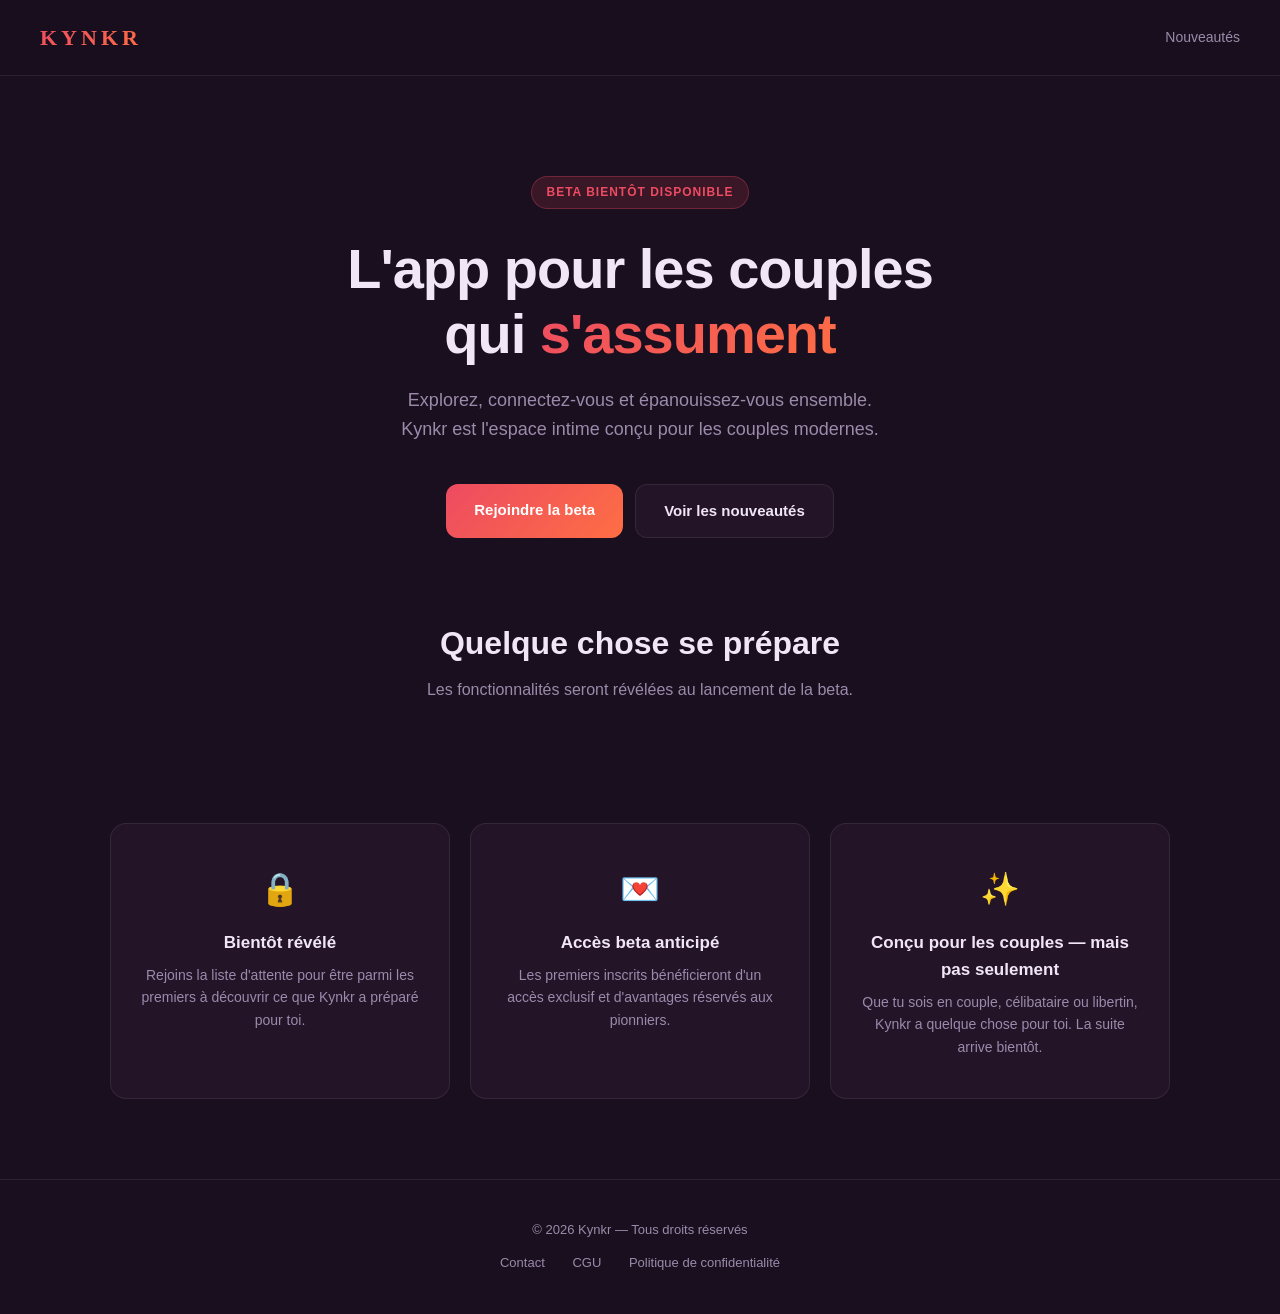
==== index.html @ de796494 "Add files via upload" ====
<!DOCTYPE html>
<html lang="fr">
<head>
  <meta charset="UTF-8" />
  <meta name="viewport" content="width=device-width, initial-scale=1.0" />
  <title>Kynkr — L'app pour les couples qui s'assument</title>
  <meta name="description" content="Kynkr est l'application intime pour les couples qui veulent explorer, se connecter et s'épanouir ensemble." />
  <style>
    * { margin: 0; padding: 0; box-sizing: border-box; }
 
    :root {
      --bg: #1a0f1e;
      --card: #241428;
      --primary: #ed4b61;
      --secondary: #fe6e44;
      --text: #f0e6f6;
      --muted: #9b8aab;
      --border: rgba(255,255,255,0.08);
    }
 
    body {
      background: var(--bg);
      color: var(--text);
      font-family: -apple-system, BlinkMacSystemFont, 'Segoe UI', sans-serif;
      line-height: 1.6;
    }
 
    /* NAV */
    nav {
      display: flex;
      align-items: center;
      justify-content: space-between;
      padding: 20px 40px;
      border-bottom: 1px solid var(--border);
      position: sticky;
      top: 0;
      background: rgba(26,15,30,0.95);
      backdrop-filter: blur(12px);
      z-index: 100;
    }
 
    .logo {
      font-family: 'Georgia', serif;
      font-size: 22px;
      font-weight: 700;
      letter-spacing: 4px;
      text-transform: uppercase;
      background: linear-gradient(135deg, var(--primary), var(--secondary));
      -webkit-background-clip: text;
      -webkit-text-fill-color: transparent;
    }
 
    nav a {
      color: var(--muted);
      text-decoration: none;
      font-size: 14px;
      transition: color 0.2s;
    }
 
    nav a:hover { color: var(--text); }
 
    /* HERO */
    .hero {
      text-align: center;
      padding: 100px 20px 80px;
      max-width: 700px;
      margin: 0 auto;
    }
 
    .badge {
      display: inline-block;
      background: rgba(237,75,97,0.15);
      border: 1px solid rgba(237,75,97,0.3);
      color: var(--primary);
      font-size: 12px;
      font-weight: 600;
      letter-spacing: 1px;
      text-transform: uppercase;
      padding: 6px 14px;
      border-radius: 20px;
      margin-bottom: 28px;
    }
 
    h1 {
      font-size: clamp(32px, 6vw, 56px);
      font-weight: 800;
      line-height: 1.15;
      margin-bottom: 20px;
      letter-spacing: -1px;
    }
 
    h1 span {
      background: linear-gradient(135deg, var(--primary), var(--secondary));
      -webkit-background-clip: text;
      -webkit-text-fill-color: transparent;
    }
 
    .hero p {
      font-size: 18px;
      color: var(--muted);
      max-width: 500px;
      margin: 0 auto 40px;
    }
 
    .cta-group {
      display: flex;
      gap: 12px;
      justify-content: center;
      flex-wrap: wrap;
    }
 
    .btn-primary {
      background: linear-gradient(135deg, var(--primary), var(--secondary));
      color: white;
      border: none;
      padding: 14px 28px;
      border-radius: 12px;
      font-size: 15px;
      font-weight: 600;
      cursor: pointer;
      text-decoration: none;
      display: inline-block;
      transition: opacity 0.2s, transform 0.1s;
    }
 
    .btn-primary:hover { opacity: 0.9; transform: translateY(-1px); }
 
    .btn-secondary {
      background: var(--card);
      color: var(--text);
      border: 1px solid var(--border);
      padding: 14px 28px;
      border-radius: 12px;
      font-size: 15px;
      font-weight: 600;
      cursor: pointer;
      text-decoration: none;
      display: inline-block;
      transition: border-color 0.2s;
    }
 
    .btn-secondary:hover { border-color: rgba(255,255,255,0.2); }
 
    /* FEATURES */
    .features {
      max-width: 1100px;
      margin: 0 auto;
      padding: 80px 20px;
      display: grid;
      grid-template-columns: repeat(auto-fit, minmax(280px, 1fr));
      gap: 20px;
    }
 
    .feature-card {
      background: var(--card);
      border: 1px solid var(--border);
      border-radius: 16px;
      padding: 28px;
      transition: border-color 0.2s;
    }
 
    .feature-card:hover { border-color: rgba(237,75,97,0.3); }
 
    .feature-icon {
      font-size: 32px;
      margin-bottom: 14px;
    }
 
    .feature-card h3 {
      font-size: 17px;
      font-weight: 700;
      margin-bottom: 8px;
    }
 
    .feature-card p {
      color: var(--muted);
      font-size: 14px;
      line-height: 1.6;
    }
 
    /* CHANGELOG */
    .changelog {
      max-width: 760px;
      margin: 0 auto;
      padding: 80px 20px;
    }
 
    .changelog h2 {
      font-size: 32px;
      font-weight: 800;
      margin-bottom: 8px;
    }
 
    .changelog > p {
      color: var(--muted);
      margin-bottom: 48px;
    }
 
    .changelog-item {
      border-left: 2px solid var(--border);
      padding-left: 28px;
      margin-bottom: 40px;
      position: relative;
    }
 
    .changelog-item::before {
      content: '';
      position: absolute;
      left: -5px;
      top: 6px;
      width: 8px;
      height: 8px;
      border-radius: 50%;
      background: linear-gradient(135deg, var(--primary), var(--secondary));
    }
 
    .changelog-date {
      font-size: 12px;
      font-weight: 600;
      letter-spacing: 1px;
      text-transform: uppercase;
      color: var(--primary);
      margin-bottom: 6px;
    }
 
    .changelog-item h3 {
      font-size: 18px;
      font-weight: 700;
      margin-bottom: 8px;
    }
 
    .changelog-item p {
      color: var(--muted);
      font-size: 14px;
    }
 
    /* FOOTER */
    footer {
      border-top: 1px solid var(--border);
      padding: 40px;
      text-align: center;
      color: var(--muted);
      font-size: 13px;
    }
 
    footer a {
      color: var(--muted);
      text-decoration: none;
      margin: 0 12px;
    }
 
    footer a:hover { color: var(--text); }
 
    .footer-links { margin-top: 12px; }
 
    /* SECTION TITLE */
    .section-title {
      text-align: center;
      padding: 0 20px 40px;
    }
 
    .section-title h2 {
      font-size: 32px;
      font-weight: 800;
      margin-bottom: 8px;
    }
 
    .section-title p {
      color: var(--muted);
      font-size: 16px;
    }
  </style>
</head>
<body>
 
  <nav>
    <div class="logo">Kynkr</div>
    <a href="#nouveautes">Nouveautés</a>
  </nav>
 
  <!-- HERO -->
  <section class="hero">
    <div class="badge">Beta bientôt disponible</div>
    <h1>L'app pour les couples<br/>qui <span>s'assument</span></h1>
    <p>Explorez, connectez-vous et épanouissez-vous ensemble. Kynkr est l'espace intime conçu pour les couples modernes.</p>
    <div class="cta-group">
      <a href="/cdn-cgi/l/email-protection#b0d3dfdec4d1d3c4f0dbc9dedbc29ed1c0c0" class="btn-primary">Rejoindre la beta</a>
      <a href="#nouveautes" class="btn-secondary">Voir les nouveautés</a>
    </div>
  </section>
 
  <!-- TEASING -->
  <div class="section-title" id="nouveautes">
    <h2>Quelque chose se prépare</h2>
    <p>Les fonctionnalités seront révélées au lancement de la beta.</p>
  </div>
 
  <section class="features">
    <div class="feature-card" style="text-align:center; padding: 40px 28px;">
      <div class="feature-icon">🔒</div>
      <h3>Bientôt révélé</h3>
      <p>Rejoins la liste d'attente pour être parmi les premiers à découvrir ce que Kynkr a préparé pour toi.</p>
    </div>
    <div class="feature-card" style="text-align:center; padding: 40px 28px;">
      <div class="feature-icon">💌</div>
      <h3>Accès beta anticipé</h3>
      <p>Les premiers inscrits bénéficieront d'un accès exclusif et d'avantages réservés aux pionniers.</p>
    </div>
    <div class="feature-card" style="text-align:center; padding: 40px 28px;">
      <div class="feature-icon">✨</div>
      <h3>Conçu pour les couples — mais pas seulement</h3>
      <p>Que tu sois en couple, célibataire ou libertin, Kynkr a quelque chose pour toi. La suite arrive bientôt.</p>
    </div>
  </section>
 
  <!-- FOOTER -->
  <footer>
    <div>© 2026 Kynkr — Tous droits réservés</div>
    <div class="footer-links">
      <a href="/cdn-cgi/l/email-protection#aac9c5c4decbc9deeac1d3c4c1d884cbdada">Contact</a>
      <a href="#">CGU</a>
      <a href="#">Politique de confidentialité</a>
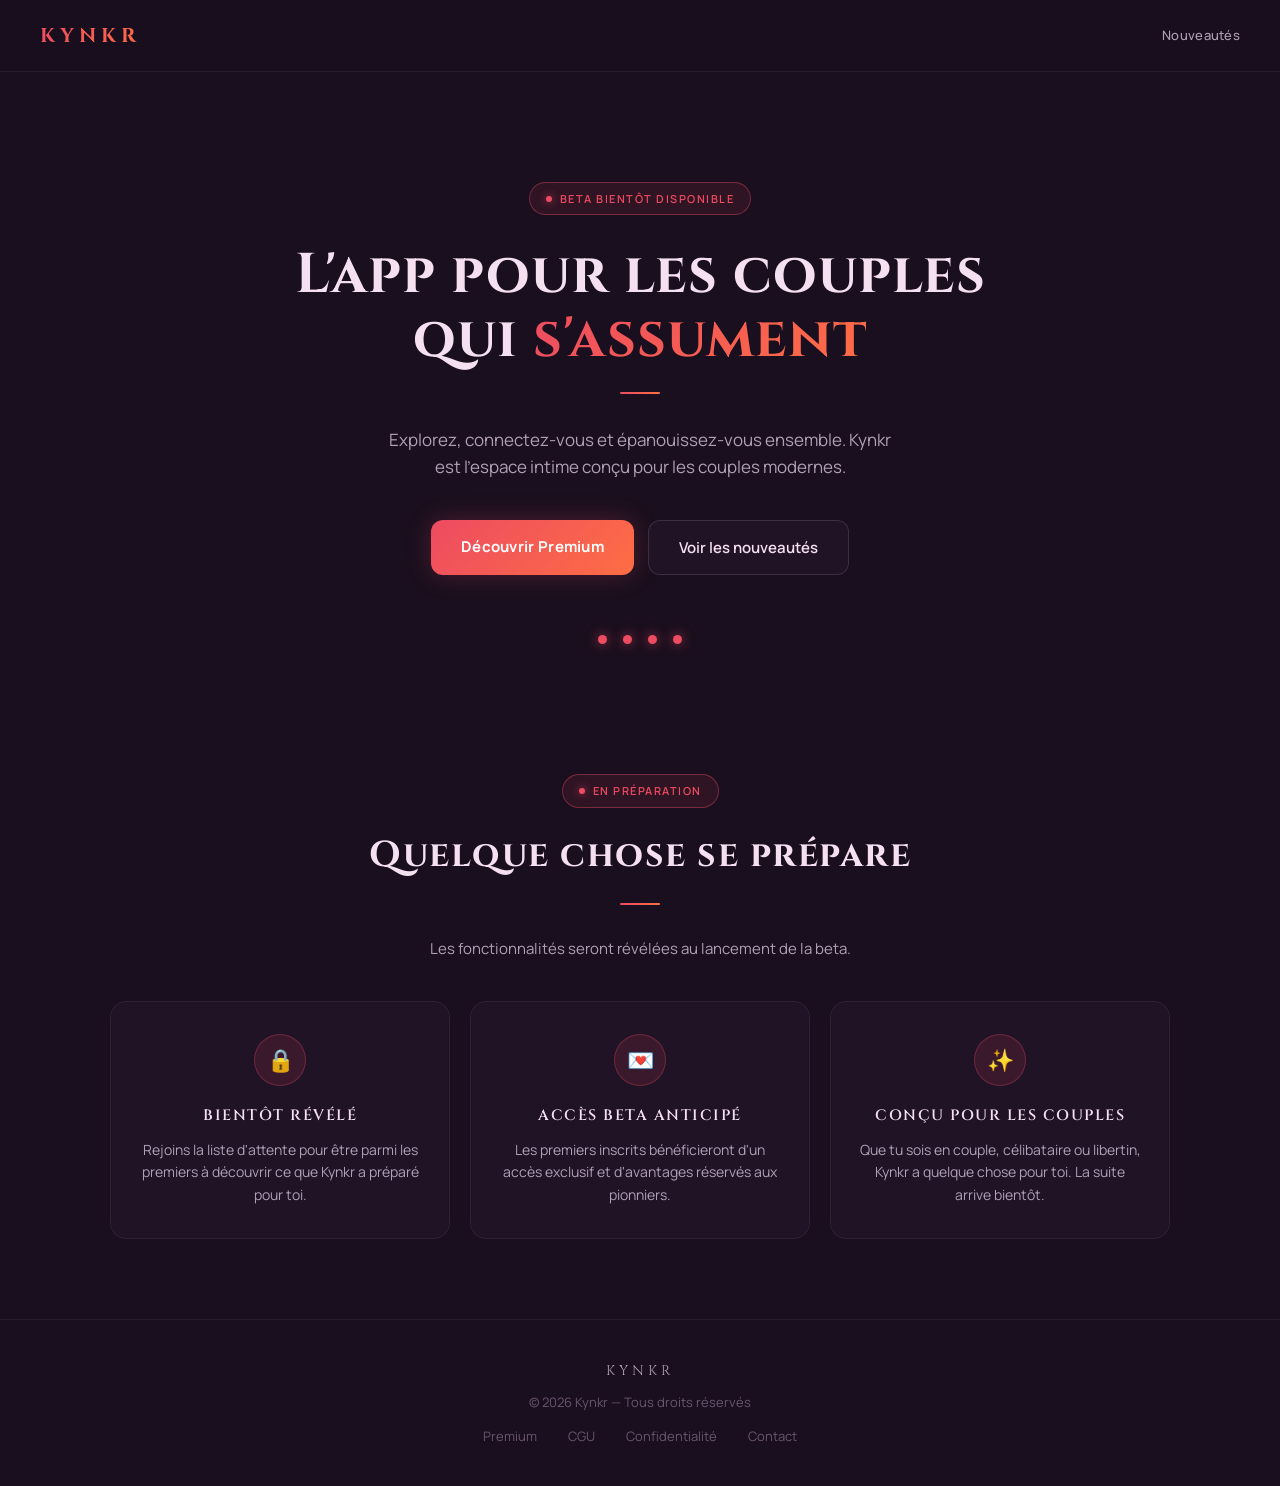
==== commit 2dfe0d16: "feat(ui): align site with Dark Luxury app DA" ====
--- a/index.html
+++ b/index.html
@@ -1,322 +1,422 @@
-<!DOCTYPE html>
-<html lang="fr">
-<head>
-  <meta charset="UTF-8" />
-  <meta name="viewport" content="width=device-width, initial-scale=1.0" />
-  <title>Kynkr — L'app pour les couples qui s'assument</title>
-  <meta name="description" content="Kynkr est l'application intime pour les couples qui veulent explorer, se connecter et s'épanouir ensemble." />
-  <style>
-    * { margin: 0; padding: 0; box-sizing: border-box; }
- 
-    :root {
-      --bg: #1a0f1e;
-      --card: #241428;
-      --primary: #ed4b61;
-      --secondary: #fe6e44;
-      --text: #f0e6f6;
-      --muted: #9b8aab;
-      --border: rgba(255,255,255,0.08);
-    }
- 
-    body {
-      background: var(--bg);
-      color: var(--text);
-      font-family: -apple-system, BlinkMacSystemFont, 'Segoe UI', sans-serif;
-      line-height: 1.6;
-    }
- 
-    /* NAV */
-    nav {
-      display: flex;
-      align-items: center;
-      justify-content: space-between;
-      padding: 20px 40px;
-      border-bottom: 1px solid var(--border);
-      position: sticky;
-      top: 0;
-      background: rgba(26,15,30,0.95);
-      backdrop-filter: blur(12px);
-      z-index: 100;
-    }
- 
-    .logo {
-      font-family: 'Georgia', serif;
-      font-size: 22px;
-      font-weight: 700;
-      letter-spacing: 4px;
-      text-transform: uppercase;
-      background: linear-gradient(135deg, var(--primary), var(--secondary));
-      -webkit-background-clip: text;
-      -webkit-text-fill-color: transparent;
-    }
- 
-    nav a {
-      color: var(--muted);
-      text-decoration: none;
-      font-size: 14px;
-      transition: color 0.2s;
-    }
- 
-    nav a:hover { color: var(--text); }
- 
-    /* HERO */
-    .hero {
-      text-align: center;
-      padding: 100px 20px 80px;
-      max-width: 700px;
-      margin: 0 auto;
-    }
- 
-    .badge {
-      display: inline-block;
-      background: rgba(237,75,97,0.15);
-      border: 1px solid rgba(237,75,97,0.3);
-      color: var(--primary);
-      font-size: 12px;
-      font-weight: 600;
-      letter-spacing: 1px;
-      text-transform: uppercase;
-      padding: 6px 14px;
-      border-radius: 20px;
-      margin-bottom: 28px;
-    }
- 
-    h1 {
-      font-size: clamp(32px, 6vw, 56px);
-      font-weight: 800;
-      line-height: 1.15;
-      margin-bottom: 20px;
-      letter-spacing: -1px;
-    }
- 
-    h1 span {
-      background: linear-gradient(135deg, var(--primary), var(--secondary));
-      -webkit-background-clip: text;
-      -webkit-text-fill-color: transparent;
-    }
- 
-    .hero p {
-      font-size: 18px;
-      color: var(--muted);
-      max-width: 500px;
-      margin: 0 auto 40px;
-    }
- 
-    .cta-group {
-      display: flex;
-      gap: 12px;
-      justify-content: center;
-      flex-wrap: wrap;
-    }
- 
-    .btn-primary {
-      background: linear-gradient(135deg, var(--primary), var(--secondary));
-      color: white;
-      border: none;
-      padding: 14px 28px;
-      border-radius: 12px;
-      font-size: 15px;
-      font-weight: 600;
-      cursor: pointer;
-      text-decoration: none;
-      display: inline-block;
-      transition: opacity 0.2s, transform 0.1s;
-    }
- 
-    .btn-primary:hover { opacity: 0.9; transform: translateY(-1px); }
- 
-    .btn-secondary {
-      background: var(--card);
-      color: var(--text);
-      border: 1px solid var(--border);
-      padding: 14px 28px;
-      border-radius: 12px;
-      font-size: 15px;
-      font-weight: 600;
-      cursor: pointer;
-      text-decoration: none;
-      display: inline-block;
-      transition: border-color 0.2s;
-    }
- 
-    .btn-secondary:hover { border-color: rgba(255,255,255,0.2); }
- 
-    /* FEATURES */
-    .features {
-      max-width: 1100px;
-      margin: 0 auto;
-      padding: 80px 20px;
-      display: grid;
-      grid-template-columns: repeat(auto-fit, minmax(280px, 1fr));
-      gap: 20px;
-    }
- 
-    .feature-card {
-      background: var(--card);
-      border: 1px solid var(--border);
-      border-radius: 16px;
-      padding: 28px;
-      transition: border-color 0.2s;
-    }
- 
-    .feature-card:hover { border-color: rgba(237,75,97,0.3); }
- 
-    .feature-icon {
-      font-size: 32px;
-      margin-bottom: 14px;
-    }
- 
-    .feature-card h3 {
-      font-size: 17px;
-      font-weight: 700;
-      margin-bottom: 8px;
-    }
- 
-    .feature-card p {
-      color: var(--muted);
-      font-size: 14px;
-      line-height: 1.6;
-    }
- 
-    /* CHANGELOG */
-    .changelog {
-      max-width: 760px;
-      margin: 0 auto;
-      padding: 80px 20px;
-    }
- 
-    .changelog h2 {
-      font-size: 32px;
-      font-weight: 800;
-      margin-bottom: 8px;
-    }
- 
-    .changelog > p {
-      color: var(--muted);
-      margin-bottom: 48px;
-    }
- 
-    .changelog-item {
-      border-left: 2px solid var(--border);
-      padding-left: 28px;
-      margin-bottom: 40px;
-      position: relative;
-    }
- 
-    .changelog-item::before {
-      content: '';
-      position: absolute;
-      left: -5px;
-      top: 6px;
-      width: 8px;
-      height: 8px;
-      border-radius: 50%;
-      background: linear-gradient(135deg, var(--primary), var(--secondary));
-    }
- 
-    .changelog-date {
-      font-size: 12px;
-      font-weight: 600;
-      letter-spacing: 1px;
-      text-transform: uppercase;
-      color: var(--primary);
-      margin-bottom: 6px;
-    }
- 
-    .changelog-item h3 {
-      font-size: 18px;
-      font-weight: 700;
-      margin-bottom: 8px;
-    }
- 
-    .changelog-item p {
-      color: var(--muted);
-      font-size: 14px;
-    }
- 
-    /* FOOTER */
-    footer {
-      border-top: 1px solid var(--border);
-      padding: 40px;
-      text-align: center;
-      color: var(--muted);
-      font-size: 13px;
-    }
- 
-    footer a {
-      color: var(--muted);
-      text-decoration: none;
-      margin: 0 12px;
-    }
- 
-    footer a:hover { color: var(--text); }
- 
-    .footer-links { margin-top: 12px; }
- 
-    /* SECTION TITLE */
-    .section-title {
-      text-align: center;
-      padding: 0 20px 40px;
-    }
- 
-    .section-title h2 {
-      font-size: 32px;
-      font-weight: 800;
-      margin-bottom: 8px;
-    }
- 
-    .section-title p {
-      color: var(--muted);
-      font-size: 16px;
-    }
-  </style>
-</head>
-<body>
- 
-  <nav>
-    <div class="logo">Kynkr</div>
-    <a href="#nouveautes">Nouveautés</a>
-  </nav>
- 
-  <!-- HERO -->
-  <section class="hero">
-    <div class="badge">Beta bientôt disponible</div>
-    <h1>L'app pour les couples<br/>qui <span>s'assument</span></h1>
-    <p>Explorez, connectez-vous et épanouissez-vous ensemble. Kynkr est l'espace intime conçu pour les couples modernes.</p>
-    <div class="cta-group">
-      <a href="/cdn-cgi/l/email-protection#b0d3dfdec4d1d3c4f0dbc9dedbc29ed1c0c0" class="btn-primary">Rejoindre la beta</a>
-      <a href="#nouveautes" class="btn-secondary">Voir les nouveautés</a>
-    </div>
-  </section>
- 
-  <!-- TEASING -->
-  <div class="section-title" id="nouveautes">
-    <h2>Quelque chose se prépare</h2>
-    <p>Les fonctionnalités seront révélées au lancement de la beta.</p>
-  </div>
- 
-  <section class="features">
-    <div class="feature-card" style="text-align:center; padding: 40px 28px;">
-      <div class="feature-icon">🔒</div>
-      <h3>Bientôt révélé</h3>
-      <p>Rejoins la liste d'attente pour être parmi les premiers à découvrir ce que Kynkr a préparé pour toi.</p>
-    </div>
-    <div class="feature-card" style="text-align:center; padding: 40px 28px;">
-      <div class="feature-icon">💌</div>
-      <h3>Accès beta anticipé</h3>
-      <p>Les premiers inscrits bénéficieront d'un accès exclusif et d'avantages réservés aux pionniers.</p>
-    </div>
-    <div class="feature-card" style="text-align:center; padding: 40px 28px;">
-      <div class="feature-icon">✨</div>
-      <h3>Conçu pour les couples — mais pas seulement</h3>
-      <p>Que tu sois en couple, célibataire ou libertin, Kynkr a quelque chose pour toi. La suite arrive bientôt.</p>
-    </div>
-  </section>
- 
-  <!-- FOOTER -->
-  <footer>
-    <div>© 2026 Kynkr — Tous droits réservés</div>
-    <div class="footer-links">
-      <a href="/cdn-cgi/l/email-protection#aac9c5c4decbc9deeac1d3c4c1d884cbdada">Contact</a>
-      <a href="#">CGU</a>
-      <a href="#">Politique de confidentialité</a>
+<!DOCTYPE html>
+<html lang="fr">
+<head>
+  <meta charset="UTF-8" />
+  <meta name="viewport" content="width=device-width, initial-scale=1.0" />
+  <title>Kynkr — L'app pour les couples qui s'assument</title>
+  <meta name="description" content="Kynkr est l'application intime pour les couples qui veulent explorer, se connecter et s'épanouir ensemble." />
+  <link rel="preconnect" href="https://fonts.googleapis.com">
+  <link rel="preconnect" href="https://fonts.gstatic.com" crossorigin>
+  <link href="https://fonts.googleapis.com/css2?family=Cinzel:wght@400;600;700&family=Manrope:wght@400;500;600;700;800&display=swap" rel="stylesheet">
+  <style>
+    * { margin: 0; padding: 0; box-sizing: border-box; }
+
+    :root {
+      --bg: #1a0f1e;
+      --card-verre: rgba(36,20,40,0.85);
+      --card-alt: rgba(45,25,52,0.9);
+      --primary: #ed4b61;
+      --secondary: #fe6e44;
+      --primary-dark: #c9184a;
+      --text: #f4e0f0;
+      --text-sec: #b0a0b5;
+      --muted: #6a5570;
+      --border: rgba(255,255,255,0.06);
+      --border-strong: rgba(255,255,255,0.12);
+      --glow-primary: rgba(237,75,97,0.15);
+      --glow-strong: rgba(237,75,97,0.4);
+    }
+
+    html, body {
+      background: var(--bg);
+      color: var(--text);
+      font-family: 'Manrope', -apple-system, BlinkMacSystemFont, sans-serif;
+      line-height: 1.55;
+      overflow-x: hidden;
+    }
+
+    /* HALO AMBIANCE — toile de fond fixed */
+    .halo-bg {
+      position: fixed;
+      inset: -20%;
+      pointer-events: none;
+      z-index: -1;
+      background:
+        radial-gradient(ellipse 60% 40% at 20% 10%, rgba(237,75,97,0.18), transparent 60%),
+        radial-gradient(ellipse 50% 30% at 80% 30%, rgba(254,110,68,0.12), transparent 60%),
+        radial-gradient(ellipse 70% 50% at 50% 80%, rgba(201,24,74,0.10), transparent 60%);
+      filter: blur(30px);
+    }
+
+    /* NAV */
+    nav {
+      display: flex;
+      align-items: center;
+      justify-content: space-between;
+      padding: 20px 40px;
+      border-bottom: 1px solid var(--border);
+      position: sticky;
+      top: 0;
+      background: rgba(26,15,30,0.75);
+      backdrop-filter: blur(16px);
+      -webkit-backdrop-filter: blur(16px);
+      z-index: 100;
+    }
+
+    .logo {
+      font-family: 'Cinzel', serif;
+      font-size: 20px;
+      font-weight: 700;
+      letter-spacing: 5px;
+      text-transform: uppercase;
+      background: linear-gradient(135deg, var(--primary), var(--secondary));
+      -webkit-background-clip: text;
+      -webkit-text-fill-color: transparent;
+      background-clip: text;
+      text-decoration: none;
+    }
+
+    nav a {
+      color: var(--text-sec);
+      text-decoration: none;
+      font-size: 13px;
+      font-weight: 500;
+      letter-spacing: 0.3px;
+      transition: color 0.2s;
+    }
+    nav a:hover { color: var(--text); }
+
+    /* STEP CHIP */
+    .step-chip {
+      display: inline-flex;
+      align-items: center;
+      gap: 8px;
+      padding: 7px 16px;
+      border-radius: 999px;
+      border: 1px solid rgba(237,75,97,0.4);
+      background: rgba(237,75,97,0.1);
+      color: var(--primary);
+      font-size: 11px;
+      font-weight: 600;
+      letter-spacing: 1.5px;
+      text-transform: uppercase;
+    }
+
+    .step-chip::before {
+      content: '';
+      width: 6px;
+      height: 6px;
+      border-radius: 50%;
+      background: var(--primary);
+      box-shadow: 0 0 8px rgba(237,75,97,0.8);
+      animation: dotPulse 2s ease-in-out infinite;
+    }
+
+    /* ACCENT BAR */
+    .accent-bar {
+      width: 40px;
+      height: 2px;
+      background: linear-gradient(90deg, var(--primary), var(--secondary));
+      border-radius: 1px;
+      margin: 20px auto 32px;
+    }
+
+    /* HERO */
+    .hero {
+      text-align: center;
+      padding: 110px 20px 60px;
+      max-width: 760px;
+      margin: 0 auto;
+      position: relative;
+    }
+
+    .hero .step-chip { margin-bottom: 28px; }
+
+    h1 {
+      font-family: 'Cinzel', serif;
+      font-size: clamp(34px, 6vw, 56px);
+      font-weight: 700;
+      line-height: 1.15;
+      letter-spacing: 1px;
+      margin-bottom: 0;
+    }
+
+    h1 .accent {
+      background: linear-gradient(135deg, var(--primary), var(--secondary));
+      -webkit-background-clip: text;
+      -webkit-text-fill-color: transparent;
+      background-clip: text;
+    }
+
+    .hero-desc {
+      font-family: 'Manrope', sans-serif;
+      font-size: 17px;
+      color: var(--text-sec);
+      max-width: 520px;
+      margin: 0 auto 40px;
+      line-height: 1.6;
+    }
+
+    /* CTAs */
+    .cta-group {
+      display: flex;
+      gap: 14px;
+      justify-content: center;
+      flex-wrap: wrap;
+    }
+
+    .btn-primary {
+      background: linear-gradient(135deg, var(--primary), var(--secondary));
+      color: white;
+      border: none;
+      padding: 15px 30px;
+      border-radius: 12px;
+      font-family: 'Manrope', sans-serif;
+      font-size: 15px;
+      font-weight: 700;
+      letter-spacing: 0.3px;
+      cursor: pointer;
+      text-decoration: none;
+      display: inline-block;
+      transition: opacity 0.2s, transform 0.15s, box-shadow 0.3s;
+      box-shadow: 0 0 24px rgba(237,75,97,0.25);
+      animation: glowPulse 3s ease-in-out infinite;
+    }
+    .btn-primary:hover {
+      opacity: 0.94;
+      transform: translateY(-2px);
+      box-shadow: 0 0 40px rgba(237,75,97,0.5);
+    }
+
+    .btn-secondary {
+      background: var(--card-verre);
+      backdrop-filter: blur(8px);
+      -webkit-backdrop-filter: blur(8px);
+      color: var(--text);
+      border: 1px solid var(--border-strong);
+      padding: 15px 30px;
+      border-radius: 12px;
+      font-family: 'Manrope', sans-serif;
+      font-size: 15px;
+      font-weight: 600;
+      cursor: pointer;
+      text-decoration: none;
+      display: inline-block;
+      transition: border-color 0.2s, background 0.2s;
+    }
+    .btn-secondary:hover {
+      border-color: rgba(237,75,97,0.4);
+      background: rgba(237,75,97,0.06);
+    }
+
+    /* DOTS DÉCORATIFS */
+    .dots {
+      display: flex;
+      gap: 16px;
+      justify-content: center;
+      margin: 60px 0 30px;
+    }
+    .dot {
+      width: 9px;
+      height: 9px;
+      border-radius: 50%;
+      background: var(--primary);
+      box-shadow: 0 0 12px rgba(237,75,97,0.7);
+      animation: dotPulse 2.2s ease-in-out infinite;
+    }
+    .dot:nth-child(2) { animation-delay: 0.3s; }
+    .dot:nth-child(3) { animation-delay: 0.6s; }
+    .dot:nth-child(4) { animation-delay: 0.9s; }
+
+    /* SECTION TITLE */
+    .section-title {
+      text-align: center;
+      padding: 40px 20px 20px;
+    }
+    .section-title .step-chip { margin-bottom: 20px; }
+    .section-title h2 {
+      font-family: 'Cinzel', serif;
+      font-size: clamp(26px, 4vw, 36px);
+      font-weight: 700;
+      letter-spacing: 1.5px;
+      margin: 0;
+    }
+    .section-title > p {
+      font-family: 'Manrope', sans-serif;
+      color: var(--text-sec);
+      font-size: 15px;
+      max-width: 500px;
+      margin: 12px auto 0;
+    }
+
+    /* FEATURES */
+    .features {
+      max-width: 1100px;
+      margin: 0 auto;
+      padding: 20px 20px 80px;
+      display: grid;
+      grid-template-columns: repeat(auto-fit, minmax(280px, 1fr));
+      gap: 20px;
+    }
+
+    .feature-card {
+      background: var(--card-verre);
+      backdrop-filter: blur(12px);
+      -webkit-backdrop-filter: blur(12px);
+      border: 1px solid var(--border);
+      border-radius: 16px;
+      padding: 32px 28px;
+      text-align: center;
+      transition: border-color 0.3s, transform 0.3s, box-shadow 0.3s;
+    }
+    .feature-card:hover {
+      border-color: rgba(237,75,97,0.4);
+      transform: translateY(-3px);
+      box-shadow: 0 8px 32px rgba(237,75,97,0.18);
+    }
+
+    .feature-icon {
+      width: 52px;
+      height: 52px;
+      border-radius: 50%;
+      display: flex;
+      align-items: center;
+      justify-content: center;
+      margin: 0 auto 18px;
+      background: rgba(237,75,97,0.12);
+      border: 1px solid rgba(237,75,97,0.3);
+      font-size: 22px;
+    }
+
+    .feature-card h3 {
+      font-family: 'Cinzel', serif;
+      font-size: 15px;
+      font-weight: 600;
+      letter-spacing: 1.5px;
+      text-transform: uppercase;
+      margin-bottom: 12px;
+    }
+
+    .feature-card p {
+      font-family: 'Manrope', sans-serif;
+      color: var(--text-sec);
+      font-size: 14px;
+      line-height: 1.6;
+    }
+
+    /* FOOTER */
+    footer {
+      border-top: 1px solid var(--border);
+      padding: 40px 20px;
+      text-align: center;
+      color: var(--muted);
+      font-size: 13px;
+      font-family: 'Manrope', sans-serif;
+    }
+
+    footer a {
+      color: var(--muted);
+      text-decoration: none;
+      margin: 0 14px;
+      transition: color 0.2s;
+    }
+    footer a:hover { color: var(--primary); }
+
+    .footer-links { margin-top: 14px; }
+
+    .footer-logo {
+      font-family: 'Cinzel', serif;
+      font-size: 14px;
+      letter-spacing: 4px;
+      text-transform: uppercase;
+      color: var(--text-sec);
+      margin-bottom: 10px;
+    }
+
+    /* ANIMATIONS */
+    @keyframes dotPulse {
+      0%, 100% { transform: scale(0.85); opacity: 0.6; }
+      50% { transform: scale(1.15); opacity: 1; }
+    }
+
+    @keyframes glowPulse {
+      0%, 100% { box-shadow: 0 0 24px rgba(237,75,97,0.25); }
+      50% { box-shadow: 0 0 40px rgba(237,75,97,0.45); }
+    }
+
+    /* RESPONSIVE */
+    @media (max-width: 640px) {
+      nav { padding: 16px 20px; }
+      .hero { padding: 70px 16px 40px; }
+      .cta-group { flex-direction: column; align-items: stretch; }
+      .btn-primary, .btn-secondary { width: 100%; text-align: center; }
+    }
+  </style>
+</head>
+<body>
+
+  <div class="halo-bg" aria-hidden="true"></div>
+
+  <nav>
+    <a href="/" class="logo">Kynkr</a>
+    <a href="#nouveautes">Nouveautés</a>
+  </nav>
+
+  <!-- HERO -->
+  <section class="hero">
+    <div class="step-chip">Beta bientôt disponible</div>
+    <h1>L'app pour les couples<br/>qui <span class="accent">s'assument</span></h1>
+    <div class="accent-bar"></div>
+    <p class="hero-desc">Explorez, connectez-vous et épanouissez-vous ensemble. Kynkr est l'espace intime conçu pour les couples modernes.</p>
+    <div class="cta-group">
+      <a href="/premium" class="btn-primary">Découvrir Premium</a>
+      <a href="#nouveautes" class="btn-secondary">Voir les nouveautés</a>
+    </div>
+    <div class="dots" aria-hidden="true">
+      <div class="dot"></div>
+      <div class="dot"></div>
+      <div class="dot"></div>
+      <div class="dot"></div>
+    </div>
+  </section>
+
+  <!-- TEASING -->
+  <div class="section-title" id="nouveautes">
+    <div class="step-chip">En préparation</div>
+    <h2>Quelque chose se prépare</h2>
+    <div class="accent-bar"></div>
+    <p>Les fonctionnalités seront révélées au lancement de la beta.</p>
+  </div>
+
+  <section class="features">
+    <div class="feature-card">
+      <div class="feature-icon">🔒</div>
+      <h3>Bientôt révélé</h3>
+      <p>Rejoins la liste d'attente pour être parmi les premiers à découvrir ce que Kynkr a préparé pour toi.</p>
+    </div>
+    <div class="feature-card">
+      <div class="feature-icon">💌</div>
+      <h3>Accès beta anticipé</h3>
+      <p>Les premiers inscrits bénéficieront d'un accès exclusif et d'avantages réservés aux pionniers.</p>
+    </div>
+    <div class="feature-card">
+      <div class="feature-icon">✨</div>
+      <h3>Conçu pour les couples</h3>
+      <p>Que tu sois en couple, célibataire ou libertin, Kynkr a quelque chose pour toi. La suite arrive bientôt.</p>
+    </div>
+  </section>
+
+  <!-- FOOTER -->
+  <footer>
+    <div class="footer-logo">Kynkr</div>
+    <div>© 2026 Kynkr — Tous droits réservés</div>
+    <div class="footer-links">
+      <a href="/premium">Premium</a>
+      <a href="#">CGU</a>
+      <a href="#">Confidentialité</a>
+      <a href="mailto:contact@kynkr.app">Contact</a>
+    </div>
+  </footer>
+
+</body>
+</html>
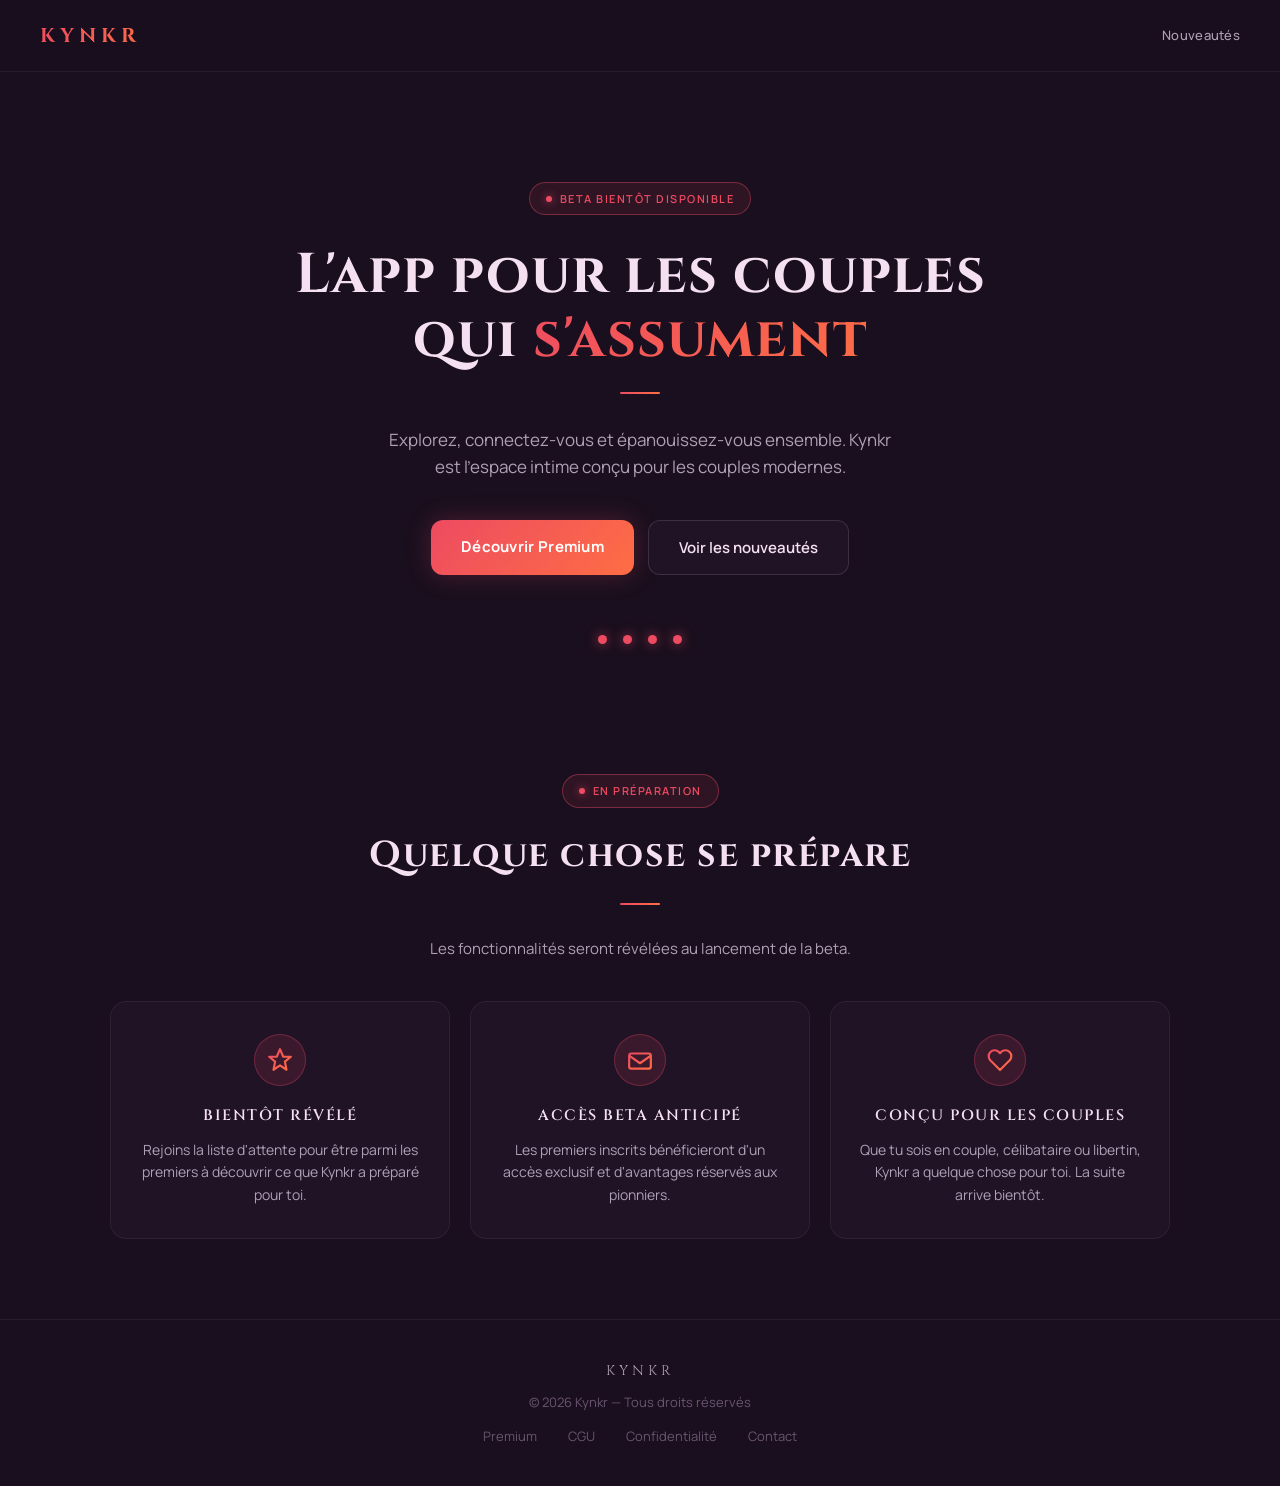
==== commit 84a93cfb: "feat(ui): add signature animations (fadeSlideUp stagger, :active scale, glow pulse, SVG gradient ico" ====
--- a/index.html
+++ b/index.html
@@ -340,8 +340,30 @@
     }
 
     @keyframes glowPulse {
-      0%, 100% { box-shadow: 0 0 24px rgba(237,75,97,0.25); }
-      50% { box-shadow: 0 0 40px rgba(237,75,97,0.45); }
+      0%, 100% { box-shadow: 0 0 24px rgba(237,75,97,0.25); transform: scale(1); }
+      50% { box-shadow: 0 0 44px rgba(237,75,97,0.55); transform: scale(1.03); }
+    }
+
+    @keyframes fadeSlideUp {
+      from { opacity: 0; transform: translateY(20px); }
+      to { opacity: 1; transform: translateY(0); }
+    }
+
+    .anim-in {
+      opacity: 0;
+      animation: fadeSlideUp 600ms cubic-bezier(0.16, 1, 0.3, 1) forwards;
+    }
+    .anim-in.d1 { animation-delay: 60ms; }
+    .anim-in.d2 { animation-delay: 140ms; }
+    .anim-in.d3 { animation-delay: 220ms; }
+    .anim-in.d4 { animation-delay: 300ms; }
+    .anim-in.d5 { animation-delay: 380ms; }
+
+    /* Boutons press scale */
+    .btn-primary:active,
+    .btn-secondary:active {
+      transform: scale(0.96);
+      transition: transform 0.12s ease-out;
     }
 
     /* RESPONSIVE */
@@ -364,15 +386,15 @@
 
   <!-- HERO -->
   <section class="hero">
-    <div class="step-chip">Beta bientôt disponible</div>
-    <h1>L'app pour les couples<br/>qui <span class="accent">s'assument</span></h1>
-    <div class="accent-bar"></div>
-    <p class="hero-desc">Explorez, connectez-vous et épanouissez-vous ensemble. Kynkr est l'espace intime conçu pour les couples modernes.</p>
-    <div class="cta-group">
+    <div class="step-chip anim-in">Beta bientôt disponible</div>
+    <h1 class="anim-in d1">L'app pour les couples<br/>qui <span class="accent">s'assument</span></h1>
+    <div class="accent-bar anim-in d2"></div>
+    <p class="hero-desc anim-in d3">Explorez, connectez-vous et épanouissez-vous ensemble. Kynkr est l'espace intime conçu pour les couples modernes.</p>
+    <div class="cta-group anim-in d4">
       <a href="/premium" class="btn-primary">Découvrir Premium</a>
       <a href="#nouveautes" class="btn-secondary">Voir les nouveautés</a>
     </div>
-    <div class="dots" aria-hidden="true">
+    <div class="dots anim-in d5" aria-hidden="true">
       <div class="dot"></div>
       <div class="dot"></div>
       <div class="dot"></div>
@@ -389,18 +411,32 @@
   </div>
 
   <section class="features">
-    <div class="feature-card">
-      <div class="feature-icon">🔒</div>
+    <svg width="0" height="0" style="position:absolute" aria-hidden="true">
+      <defs>
+        <linearGradient id="kGrad" x1="0" y1="0" x2="1" y2="1">
+          <stop offset="0%" stop-color="#ed4b61"/>
+          <stop offset="100%" stop-color="#fe6e44"/>
+        </linearGradient>
+      </defs>
+    </svg>
+    <div class="feature-card anim-in d1">
+      <div class="feature-icon">
+        <svg viewBox="0 0 24 24" width="26" height="26" fill="none" stroke="url(#kGrad)" stroke-width="2" stroke-linecap="round" stroke-linejoin="round"><path d="M12 2l3 7h7l-5.5 4.5L18 21l-6-4-6 4 1.5-7.5L2 9h7z"/></svg>
+      </div>
       <h3>Bientôt révélé</h3>
       <p>Rejoins la liste d'attente pour être parmi les premiers à découvrir ce que Kynkr a préparé pour toi.</p>
     </div>
-    <div class="feature-card">
-      <div class="feature-icon">💌</div>
+    <div class="feature-card anim-in d2">
+      <div class="feature-icon">
+        <svg viewBox="0 0 24 24" width="26" height="26" fill="none" stroke="url(#kGrad)" stroke-width="2" stroke-linecap="round" stroke-linejoin="round"><path d="M4 6h16a2 2 0 0 1 2 2v10a2 2 0 0 1-2 2H4a2 2 0 0 1-2-2V8a2 2 0 0 1 2-2zM2 8l10 7 10-7"/></svg>
+      </div>
       <h3>Accès beta anticipé</h3>
       <p>Les premiers inscrits bénéficieront d'un accès exclusif et d'avantages réservés aux pionniers.</p>
     </div>
-    <div class="feature-card">
-      <div class="feature-icon">✨</div>
+    <div class="feature-card anim-in d3">
+      <div class="feature-icon">
+        <svg viewBox="0 0 24 24" width="26" height="26" fill="none" stroke="url(#kGrad)" stroke-width="2" stroke-linecap="round" stroke-linejoin="round"><path d="M20.84 4.61a5.5 5.5 0 0 0-7.78 0L12 5.67l-1.06-1.06a5.5 5.5 0 0 0-7.78 7.78l1.06 1.06L12 21.23l7.78-7.78 1.06-1.06a5.5 5.5 0 0 0 0-7.78z"/></svg>
+      </div>
       <h3>Conçu pour les couples</h3>
       <p>Que tu sois en couple, célibataire ou libertin, Kynkr a quelque chose pour toi. La suite arrive bientôt.</p>
     </div>
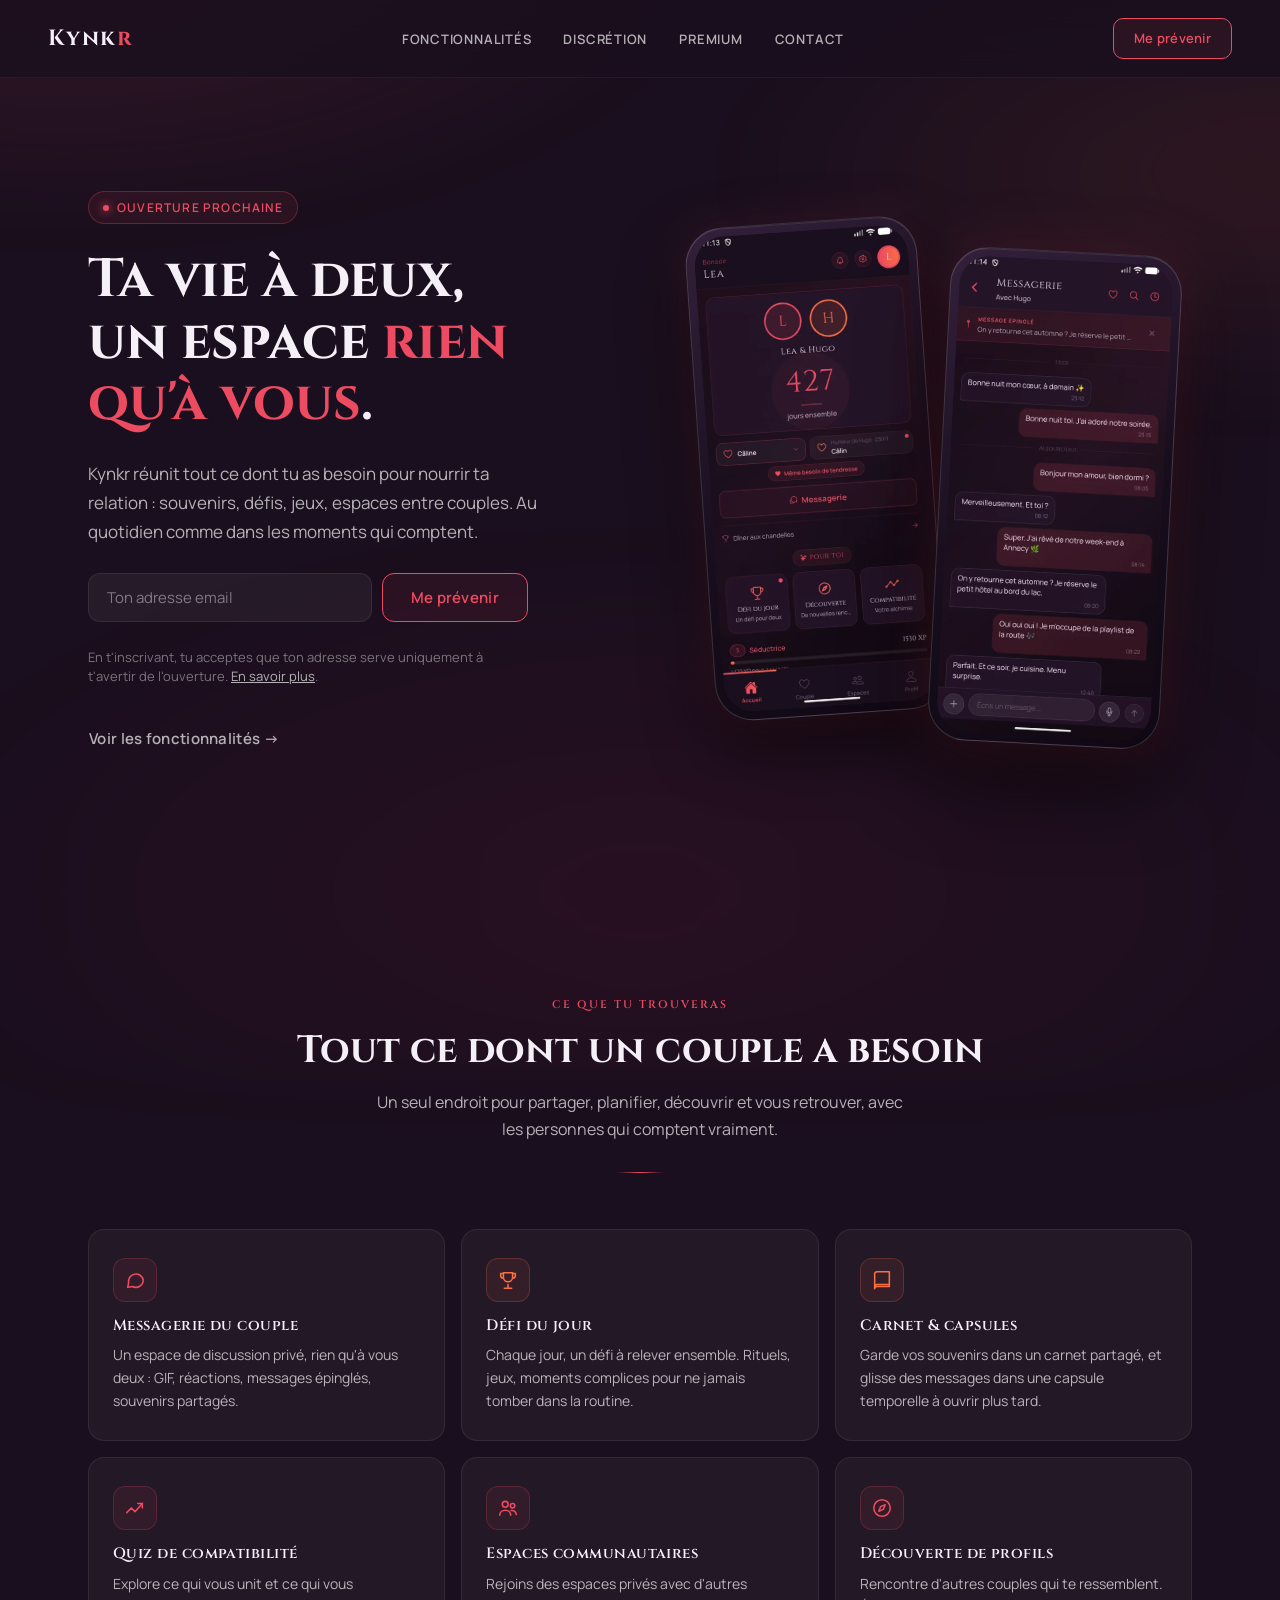
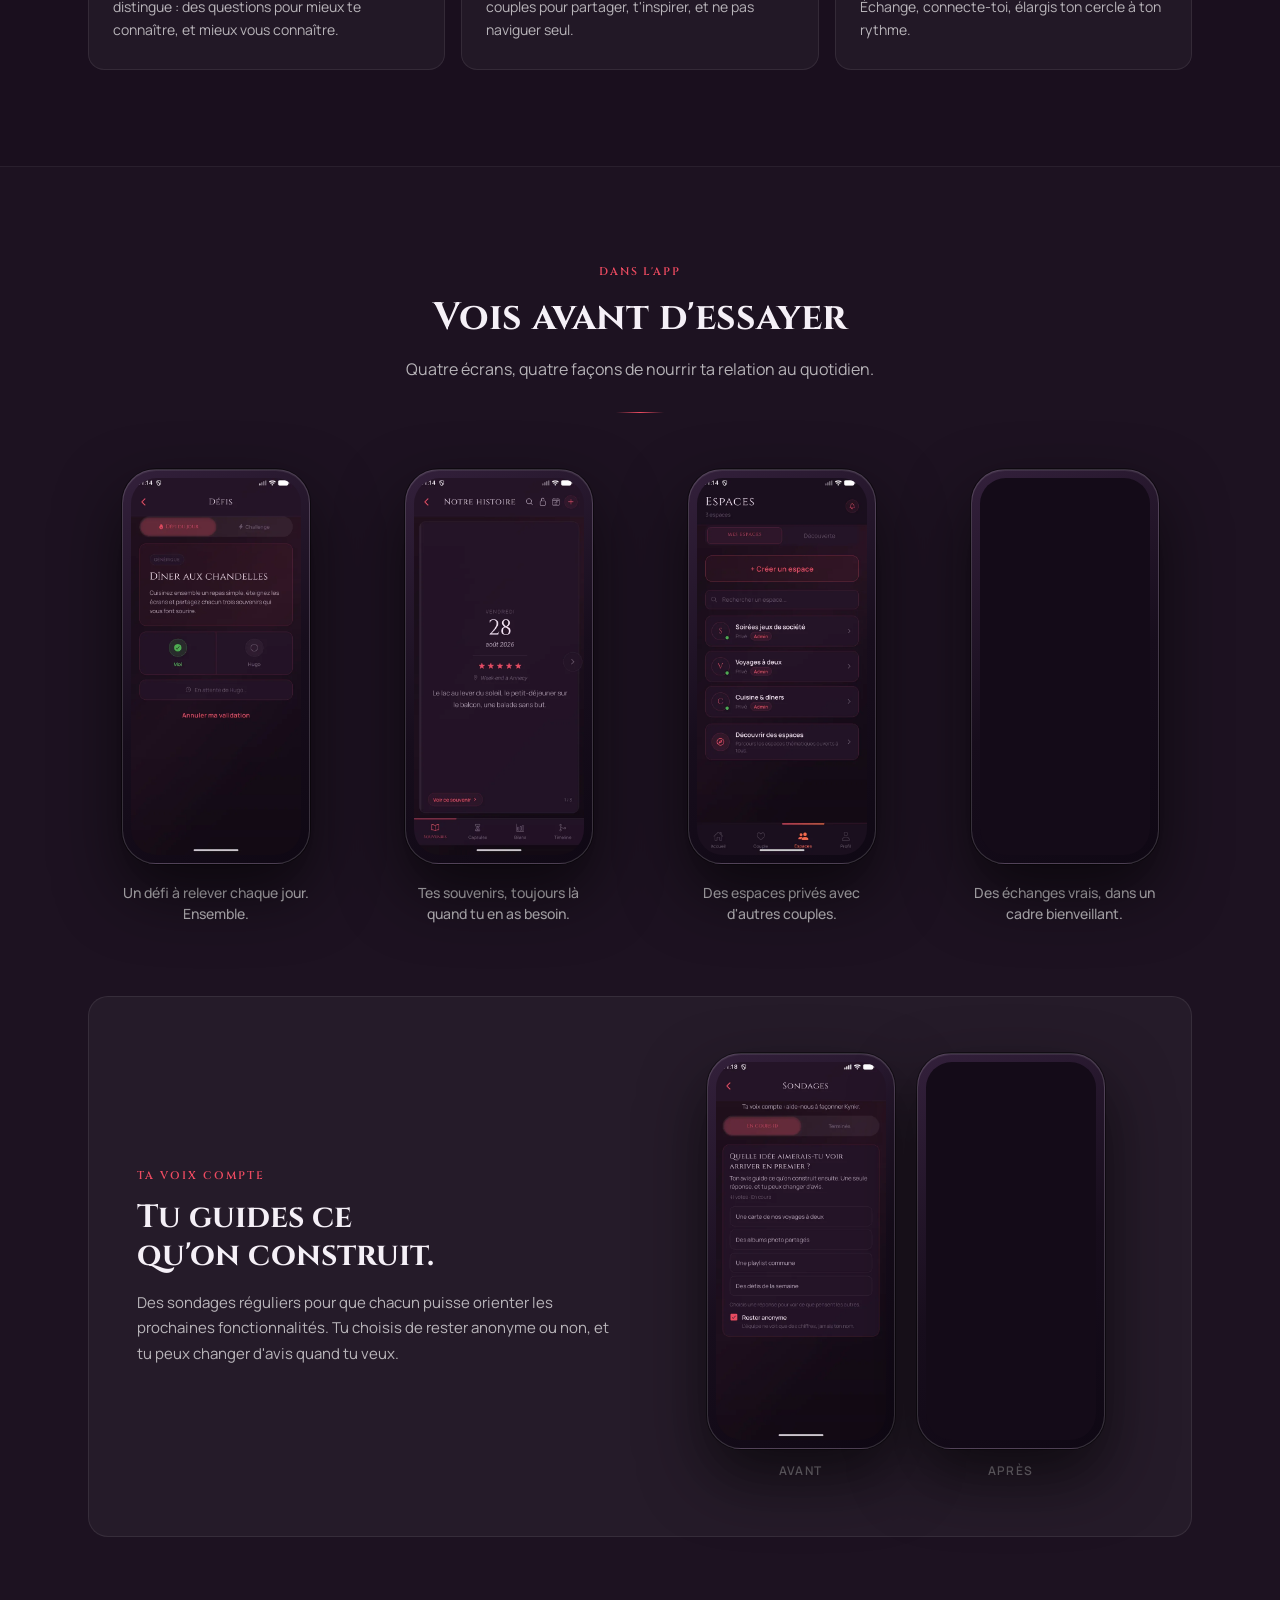
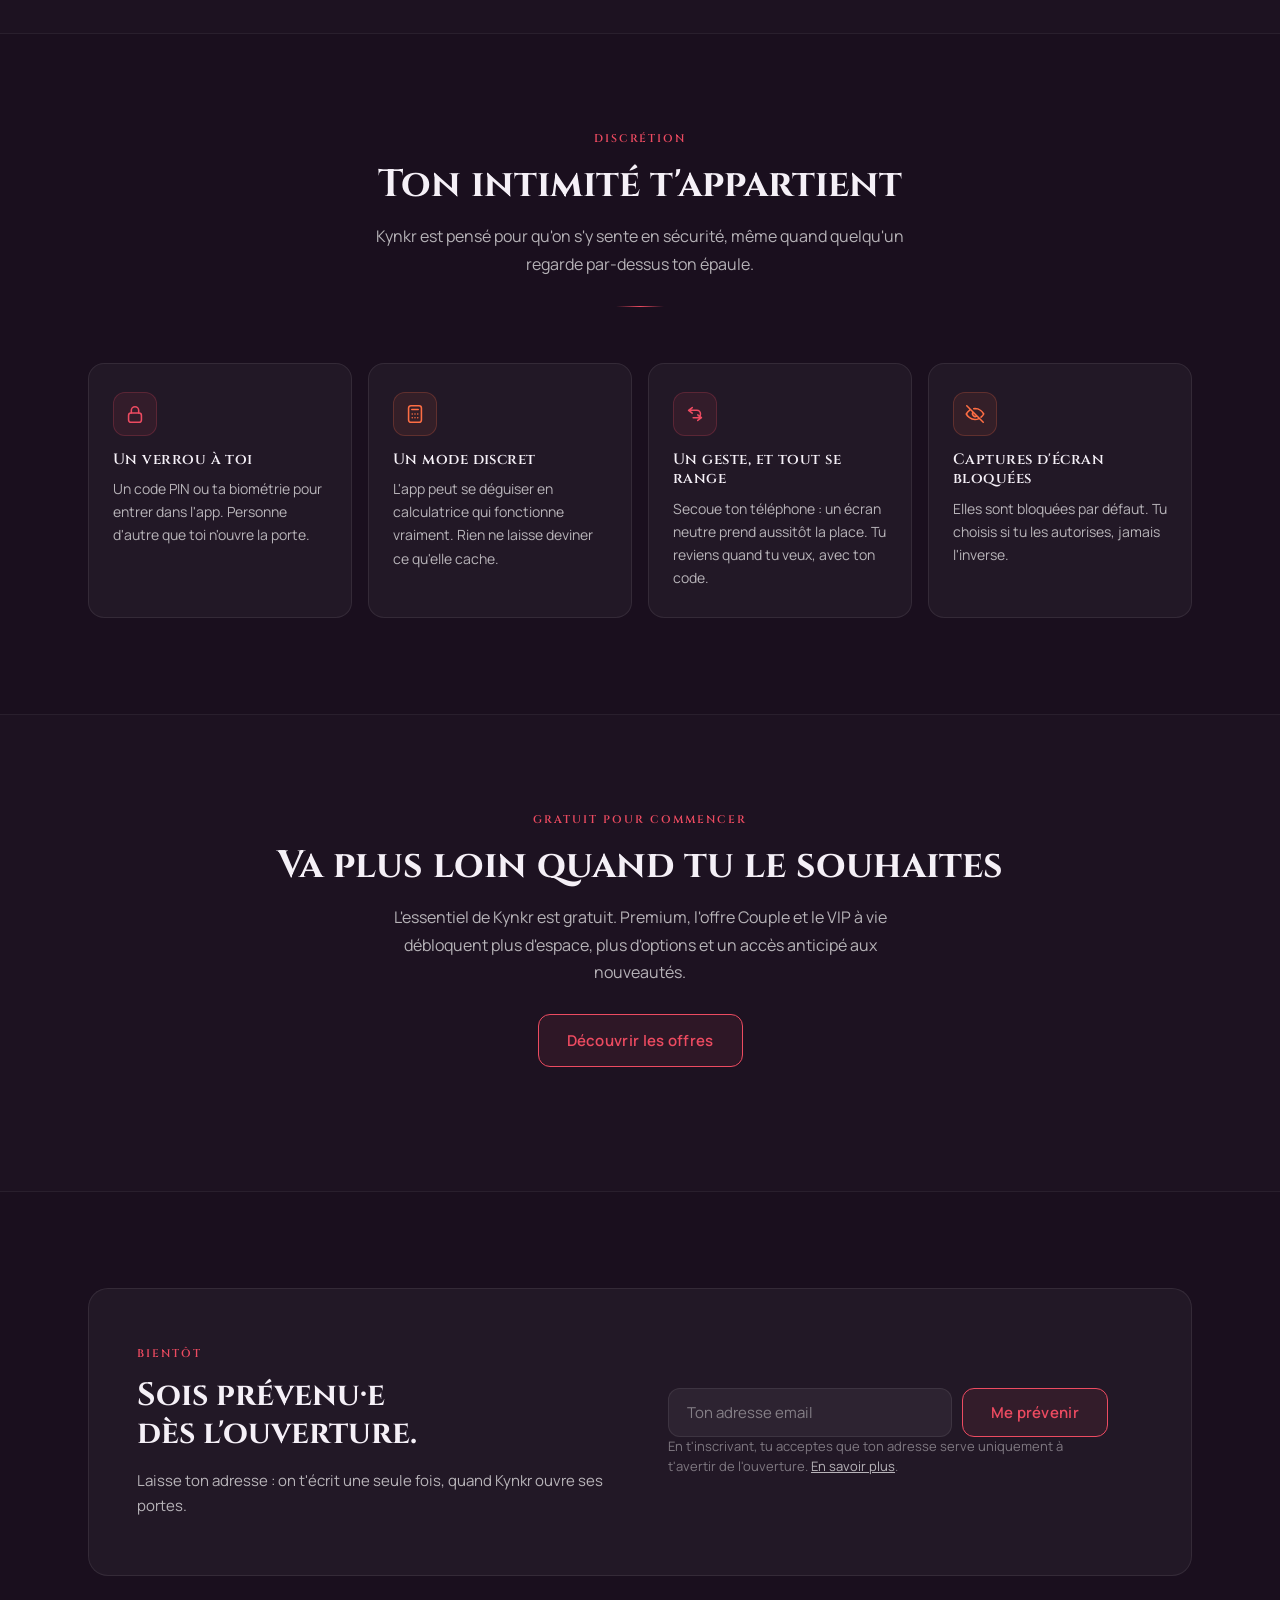
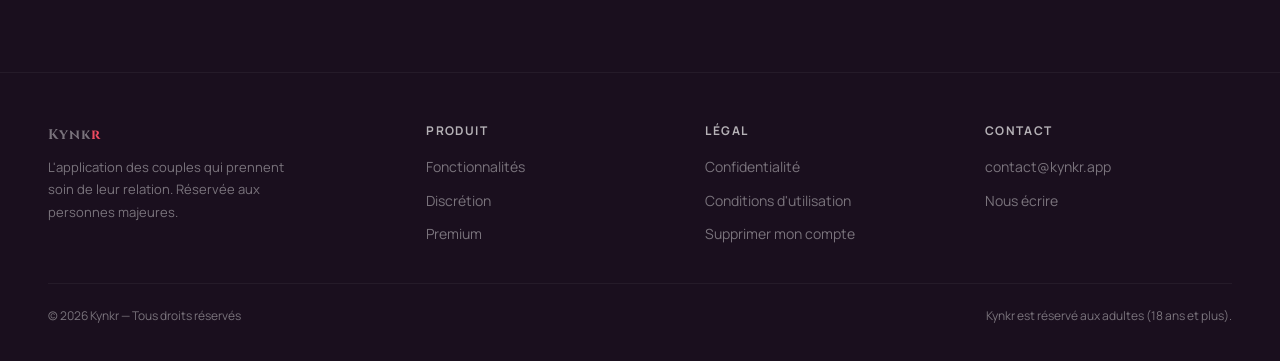
==== commit 41296879: "feat(site): refonte complète à la DA actuelle, liste d'attente réelle, pages légales - Accueil (hero" ====
--- a/index.html
+++ b/index.html
@@ -1,458 +1,138 @@
 <!DOCTYPE html>
 <html lang="fr">
 <head>
-  <meta charset="UTF-8" />
-  <meta name="viewport" content="width=device-width, initial-scale=1.0" />
-  <title>Kynkr — L'app pour les couples qui s'assument</title>
-  <meta name="description" content="Kynkr est l'application intime pour les couples qui veulent explorer, se connecter et s'épanouir ensemble." />
-  <link rel="preconnect" href="https://fonts.googleapis.com">
-  <link rel="preconnect" href="https://fonts.gstatic.com" crossorigin>
-  <link href="https://fonts.googleapis.com/css2?family=Cinzel:wght@400;600;700&family=Manrope:wght@400;500;600;700;800&display=swap" rel="stylesheet">
-  <style>
-    * { margin: 0; padding: 0; box-sizing: border-box; }
-
-    :root {
-      --bg: #1a0f1e;
-      --card-verre: rgba(36,20,40,0.85);
-      --card-alt: rgba(45,25,52,0.9);
-      --primary: #ed4b61;
-      --secondary: #fe6e44;
-      --primary-dark: #c9184a;
-      --text: #f4e0f0;
-      --text-sec: #b0a0b5;
-      --muted: #6a5570;
-      --border: rgba(255,255,255,0.06);
-      --border-strong: rgba(255,255,255,0.12);
-      --glow-primary: rgba(237,75,97,0.15);
-      --glow-strong: rgba(237,75,97,0.4);
-    }
-
-    html, body {
-      background: var(--bg);
-      color: var(--text);
-      font-family: 'Manrope', -apple-system, BlinkMacSystemFont, sans-serif;
-      line-height: 1.55;
-      overflow-x: hidden;
-    }
-
-    /* HALO AMBIANCE — toile de fond fixed */
-    .halo-bg {
-      position: fixed;
-      inset: -20%;
-      pointer-events: none;
-      z-index: -1;
-      background:
-        radial-gradient(ellipse 60% 40% at 20% 10%, rgba(237,75,97,0.18), transparent 60%),
-        radial-gradient(ellipse 50% 30% at 80% 30%, rgba(254,110,68,0.12), transparent 60%),
-        radial-gradient(ellipse 70% 50% at 50% 80%, rgba(201,24,74,0.10), transparent 60%);
-      filter: blur(30px);
-    }
-
-    /* NAV */
-    nav {
-      display: flex;
-      align-items: center;
-      justify-content: space-between;
-      padding: 20px 40px;
-      border-bottom: 1px solid var(--border);
-      position: sticky;
-      top: 0;
-      background: rgba(26,15,30,0.75);
-      backdrop-filter: blur(16px);
-      -webkit-backdrop-filter: blur(16px);
-      z-index: 100;
-    }
-
-    .logo {
-      font-family: 'Cinzel', serif;
-      font-size: 20px;
-      font-weight: 700;
-      letter-spacing: 5px;
-      text-transform: uppercase;
-      background: linear-gradient(135deg, var(--primary), var(--secondary));
-      -webkit-background-clip: text;
-      -webkit-text-fill-color: transparent;
-      background-clip: text;
-      text-decoration: none;
-    }
-
-    nav a {
-      color: var(--text-sec);
-      text-decoration: none;
-      font-size: 13px;
-      font-weight: 500;
-      letter-spacing: 0.3px;
-      transition: color 0.2s;
-    }
-    nav a:hover { color: var(--text); }
-
-    /* STEP CHIP */
-    .step-chip {
-      display: inline-flex;
-      align-items: center;
-      gap: 8px;
-      padding: 7px 16px;
-      border-radius: 999px;
-      border: 1px solid rgba(237,75,97,0.4);
-      background: rgba(237,75,97,0.1);
-      color: var(--primary);
-      font-size: 11px;
-      font-weight: 600;
-      letter-spacing: 1.5px;
-      text-transform: uppercase;
-    }
-
-    .step-chip::before {
-      content: '';
-      width: 6px;
-      height: 6px;
-      border-radius: 50%;
-      background: var(--primary);
-      box-shadow: 0 0 8px rgba(237,75,97,0.8);
-      animation: dotPulse 2s ease-in-out infinite;
-    }
-
-    /* ACCENT BAR */
-    .accent-bar {
-      width: 40px;
-      height: 2px;
-      background: linear-gradient(90deg, var(--primary), var(--secondary));
-      border-radius: 1px;
-      margin: 20px auto 32px;
-    }
-
-    /* HERO */
-    .hero {
-      text-align: center;
-      padding: 110px 20px 60px;
-      max-width: 760px;
-      margin: 0 auto;
-      position: relative;
-    }
-
-    .hero .step-chip { margin-bottom: 28px; }
-
-    h1 {
-      font-family: 'Cinzel', serif;
-      font-size: clamp(34px, 6vw, 56px);
-      font-weight: 700;
-      line-height: 1.15;
-      letter-spacing: 1px;
-      margin-bottom: 0;
-    }
-
-    h1 .accent {
-      background: linear-gradient(135deg, var(--primary), var(--secondary));
-      -webkit-background-clip: text;
-      -webkit-text-fill-color: transparent;
-      background-clip: text;
-    }
-
-    .hero-desc {
-      font-family: 'Manrope', sans-serif;
-      font-size: 17px;
-      color: var(--text-sec);
-      max-width: 520px;
-      margin: 0 auto 40px;
-      line-height: 1.6;
-    }
-
-    /* CTAs */
-    .cta-group {
-      display: flex;
-      gap: 14px;
-      justify-content: center;
-      flex-wrap: wrap;
-    }
-
-    .btn-primary {
-      background: linear-gradient(135deg, var(--primary), var(--secondary));
-      color: white;
-      border: none;
-      padding: 15px 30px;
-      border-radius: 12px;
-      font-family: 'Manrope', sans-serif;
-      font-size: 15px;
-      font-weight: 700;
-      letter-spacing: 0.3px;
-      cursor: pointer;
-      text-decoration: none;
-      display: inline-block;
-      transition: opacity 0.2s, transform 0.15s, box-shadow 0.3s;
-      box-shadow: 0 0 24px rgba(237,75,97,0.25);
-      animation: glowPulse 3s ease-in-out infinite;
-    }
-    .btn-primary:hover {
-      opacity: 0.94;
-      transform: translateY(-2px);
-      box-shadow: 0 0 40px rgba(237,75,97,0.5);
-    }
-
-    .btn-secondary {
-      background: var(--card-verre);
-      backdrop-filter: blur(8px);
-      -webkit-backdrop-filter: blur(8px);
-      color: var(--text);
-      border: 1px solid var(--border-strong);
-      padding: 15px 30px;
-      border-radius: 12px;
-      font-family: 'Manrope', sans-serif;
-      font-size: 15px;
-      font-weight: 600;
-      cursor: pointer;
-      text-decoration: none;
-      display: inline-block;
-      transition: border-color 0.2s, background 0.2s;
-    }
-    .btn-secondary:hover {
-      border-color: rgba(237,75,97,0.4);
-      background: rgba(237,75,97,0.06);
-    }
-
-    /* DOTS DÉCORATIFS */
-    .dots {
-      display: flex;
-      gap: 16px;
-      justify-content: center;
-      margin: 60px 0 30px;
-    }
-    .dot {
-      width: 9px;
-      height: 9px;
-      border-radius: 50%;
-      background: var(--primary);
-      box-shadow: 0 0 12px rgba(237,75,97,0.7);
-      animation: dotPulse 2.2s ease-in-out infinite;
-    }
-    .dot:nth-child(2) { animation-delay: 0.3s; }
-    .dot:nth-child(3) { animation-delay: 0.6s; }
-    .dot:nth-child(4) { animation-delay: 0.9s; }
-
-    /* SECTION TITLE */
-    .section-title {
-      text-align: center;
-      padding: 40px 20px 20px;
-    }
-    .section-title .step-chip { margin-bottom: 20px; }
-    .section-title h2 {
-      font-family: 'Cinzel', serif;
-      font-size: clamp(26px, 4vw, 36px);
-      font-weight: 700;
-      letter-spacing: 1.5px;
-      margin: 0;
-    }
-    .section-title > p {
-      font-family: 'Manrope', sans-serif;
-      color: var(--text-sec);
-      font-size: 15px;
-      max-width: 500px;
-      margin: 12px auto 0;
-    }
-
-    /* FEATURES */
-    .features {
-      max-width: 1100px;
-      margin: 0 auto;
-      padding: 20px 20px 80px;
-      display: grid;
-      grid-template-columns: repeat(auto-fit, minmax(280px, 1fr));
-      gap: 20px;
-    }
-
-    .feature-card {
-      background: var(--card-verre);
-      backdrop-filter: blur(12px);
-      -webkit-backdrop-filter: blur(12px);
-      border: 1px solid var(--border);
-      border-radius: 16px;
-      padding: 32px 28px;
-      text-align: center;
-      transition: border-color 0.3s, transform 0.3s, box-shadow 0.3s;
-    }
-    .feature-card:hover {
-      border-color: rgba(237,75,97,0.4);
-      transform: translateY(-3px);
-      box-shadow: 0 8px 32px rgba(237,75,97,0.18);
-    }
-
-    .feature-icon {
-      width: 52px;
-      height: 52px;
-      border-radius: 50%;
-      display: flex;
-      align-items: center;
-      justify-content: center;
-      margin: 0 auto 18px;
-      background: rgba(237,75,97,0.12);
-      border: 1px solid rgba(237,75,97,0.3);
-      font-size: 22px;
-    }
-
-    .feature-card h3 {
-      font-family: 'Cinzel', serif;
-      font-size: 15px;
-      font-weight: 600;
-      letter-spacing: 1.5px;
-      text-transform: uppercase;
-      margin-bottom: 12px;
-    }
-
-    .feature-card p {
-      font-family: 'Manrope', sans-serif;
-      color: var(--text-sec);
-      font-size: 14px;
-      line-height: 1.6;
-    }
-
-    /* FOOTER */
-    footer {
-      border-top: 1px solid var(--border);
-      padding: 40px 20px;
-      text-align: center;
-      color: var(--muted);
-      font-size: 13px;
-      font-family: 'Manrope', sans-serif;
-    }
-
-    footer a {
-      color: var(--muted);
-      text-decoration: none;
-      margin: 0 14px;
-      transition: color 0.2s;
-    }
-    footer a:hover { color: var(--primary); }
-
-    .footer-links { margin-top: 14px; }
-
-    .footer-logo {
-      font-family: 'Cinzel', serif;
-      font-size: 14px;
-      letter-spacing: 4px;
-      text-transform: uppercase;
-      color: var(--text-sec);
-      margin-bottom: 10px;
-    }
-
-    /* ANIMATIONS */
-    @keyframes dotPulse {
-      0%, 100% { transform: scale(0.85); opacity: 0.6; }
-      50% { transform: scale(1.15); opacity: 1; }
-    }
-
-    @keyframes glowPulse {
-      0%, 100% { box-shadow: 0 0 24px rgba(237,75,97,0.25); transform: scale(1); }
-      50% { box-shadow: 0 0 44px rgba(237,75,97,0.55); transform: scale(1.03); }
-    }
-
-    @keyframes fadeSlideUp {
-      from { opacity: 0; transform: translateY(20px); }
-      to { opacity: 1; transform: translateY(0); }
-    }
-
-    .anim-in {
-      opacity: 0;
-      animation: fadeSlideUp 600ms cubic-bezier(0.16, 1, 0.3, 1) forwards;
-    }
-    .anim-in.d1 { animation-delay: 60ms; }
-    .anim-in.d2 { animation-delay: 140ms; }
-    .anim-in.d3 { animation-delay: 220ms; }
-    .anim-in.d4 { animation-delay: 300ms; }
-    .anim-in.d5 { animation-delay: 380ms; }
-
-    /* Boutons press scale */
-    .btn-primary:active,
-    .btn-secondary:active {
-      transform: scale(0.96);
-      transition: transform 0.12s ease-out;
-    }
-
-    /* RESPONSIVE */
-    @media (max-width: 640px) {
-      nav { padding: 16px 20px; }
-      .hero { padding: 70px 16px 40px; }
-      .cta-group { flex-direction: column; align-items: stretch; }
-      .btn-primary, .btn-secondary { width: 100%; text-align: center; }
-    }
-  </style>
+<meta charset="utf-8">
+<meta name="viewport" content="width=device-width, initial-scale=1">
+<title>Kynkr — Ta vie à deux, un espace rien qu&#x27;à vous</title>
+<meta name="description" content="Kynkr réunit souvenirs, défis, jeux et espaces entre couples. Messagerie privée, carnet partagé, sondages, mode discret. Ouverture prochaine.">
+<meta name="theme-color" content="#1a0f1e">
+<link rel="canonical" href="https://www.kynkr.app/">
+<meta property="og:type" content="website">
+<meta property="og:site_name" content="Kynkr">
+<meta property="og:locale" content="fr_FR">
+<meta property="og:title" content="Kynkr — Ta vie à deux, un espace rien qu&#x27;à vous">
+<meta property="og:description" content="Kynkr réunit souvenirs, défis, jeux et espaces entre couples. Messagerie privée, carnet partagé, sondages, mode discret. Ouverture prochaine.">
+<meta property="og:url" content="https://www.kynkr.app/">
+<meta property="og:image" content="https://www.kynkr.app/assets/og-image.png">
+<meta name="twitter:card" content="summary_large_image">
+<link rel="icon" type="image/png" sizes="32x32" href="/assets/favicon-32.png">
+<link rel="apple-touch-icon" href="/assets/apple-touch-icon.png">
+<link rel="preconnect" href="https://fonts.googleapis.com">
+<link rel="preconnect" href="https://fonts.gstatic.com" crossorigin>
+<link rel="stylesheet" href="https://fonts.googleapis.com/css2?family=Cinzel:wght@400;600;700&family=Manrope:wght@400;500;600;700&display=swap">
+<link rel="stylesheet" href="/assets/site.css">
 </head>
 <body>
+<a class="skip-link" href="#contenu">Aller au contenu</a>
+<div class="halo-bg" aria-hidden="true"></div>
+<header class="site-nav">
+  <a href="/" class="logo" aria-label="Kynkr, accueil">Kynk<span>r</span></a>
+  <ul class="nav-links" id="menu"><li><a href="/#fonctionnalites">Fonctionnalités</a></li><li><a href="/#discretion">Discrétion</a></li><li><a href="/premium">Premium</a></li><li><a href="/contact">Contact</a></li></ul>
+  <div class="nav-right">
+    <a href="/#prevenir" class="btn btn-sm">Me prévenir</a>
+    <button class="nav-toggle" type="button" aria-expanded="false" aria-controls="menu" aria-label="Ouvrir le menu"><svg viewBox="0 0 24 24" aria-hidden="true" focusable="false"><path d="M4 7h16M4 12h16M4 17h16"/></svg></button>
+  </div>
+</header>
+<main id="contenu">
+<section class="hero" id="prevenir">
+  <div class="hero-text">
+    <span class="chip">Ouverture prochaine</span>
+    <h1 class="hero-title">Ta vie à deux, un espace <em>rien qu'à vous</em>.</h1>
+    <p class="hero-sub">Kynkr réunit tout ce dont tu as besoin pour nourrir ta relation&nbsp;: souvenirs, défis, jeux, espaces entre couples. Au quotidien comme dans les moments qui comptent.</p>
+    <form class="waitlist" data-source="site" novalidate>
+  <label class="sr-only" for="email-site">Ton adresse email</label>
+  <input class="waitlist-input" id="email-site" name="email" type="email" inputmode="email" autocomplete="email" placeholder="Ton adresse email" required>
+  <input class="waitlist-trap" type="text" name="website" tabindex="-1" autocomplete="off" aria-hidden="true">
+  <button class="btn" type="submit">Me prévenir</button>
+</form>
+<p class="waitlist-status" role="status" aria-live="polite"></p>
+    <p class="waitlist-note">En t'inscrivant, tu acceptes que ton adresse serve uniquement à t'avertir de l'ouverture. <a href="/privacy#liste-attente">En savoir plus</a>.</p>
+    <a href="#fonctionnalites" class="btn btn-ghost">Voir les fonctionnalités →</a>
+  </div>
+  <div class="hero-phones" aria-hidden="false">
+    <div class="phone p1"><div class="phone-screen"><img src="/assets/app/accueil.webp" width="540" height="1200" alt="L&#x27;écran d&#x27;accueil de Kynkr : 427 jours ensemble, humeurs du jour et défi du jour" decoding="async"></div></div>
+    <div class="phone p2"><div class="phone-screen"><img src="/assets/app/messagerie.webp" width="540" height="1200" alt="La messagerie du couple dans Kynkr" decoding="async"></div></div>
+  </div>
+</section>
 
-  <div class="halo-bg" aria-hidden="true"></div>
+<section class="section wrap" id="fonctionnalites">
+  <p class="eyebrow">Ce que tu trouveras</p>
+  <h2 class="h2">Tout ce dont un couple a besoin</h2>
+  <p class="lead">Un seul endroit pour partager, planifier, découvrir et vous retrouver, avec les personnes qui comptent vraiment.</p>
+  <div class="divider"></div>
+  <div class="grid-3"><article class="card reveal"><div class="icon-box "><svg viewBox="0 0 24 24" aria-hidden="true" focusable="false"><path d="M21 12a8 8 0 0 1-11.6 7.1L4 20l1-4.6A8 8 0 1 1 21 12z"/></svg></div><h3>Messagerie du couple</h3><p>Un espace de discussion privé, rien qu'à vous deux&nbsp;: GIF, réactions, messages épinglés, souvenirs partagés.</p></article><article class="card reveal"><div class="icon-box sec"><svg viewBox="0 0 24 24" aria-hidden="true" focusable="false"><path d="M8 21h8M12 17v4M7 4h10v5a5 5 0 0 1-10 0V4zM17 5h3v2a3 3 0 0 1-3 3M7 5H4v2a3 3 0 0 0 3 3"/></svg></div><h3>Défi du jour</h3><p>Chaque jour, un défi à relever ensemble. Rituels, jeux, moments complices pour ne jamais tomber dans la routine.</p></article><article class="card reveal"><div class="icon-box sec"><svg viewBox="0 0 24 24" aria-hidden="true" focusable="false"><path d="M4 5.5A2.5 2.5 0 0 1 6.5 3H20v16H6.5A2.5 2.5 0 0 0 4 21.5v-16zM4 19.5A2.5 2.5 0 0 1 6.5 17H20"/></svg></div><h3>Carnet & capsules</h3><p>Garde vos souvenirs dans un carnet partagé, et glisse des messages dans une capsule temporelle à ouvrir plus tard.</p></article><article class="card reveal"><div class="icon-box "><svg viewBox="0 0 24 24" aria-hidden="true" focusable="false"><path d="M3 17l5-5 4 4 8-9"/><path d="M15 7h5v5"/></svg></div><h3>Quiz de compatibilité</h3><p>Explore ce qui vous unit et ce qui vous distingue&nbsp;: des questions pour mieux te connaître, et mieux vous connaître.</p></article><article class="card reveal"><div class="icon-box "><svg viewBox="0 0 24 24" aria-hidden="true" focusable="false"><circle cx="9" cy="8" r="3.2"/><circle cx="17" cy="9.5" r="2.4"/><path d="M3 20c0-3.3 2.7-5.5 6-5.5s6 2.2 6 5.5M15.5 14.8c2.8-.4 5.5 1.3 5.5 4.2"/></svg></div><h3>Espaces communautaires</h3><p>Rejoins des espaces privés avec d'autres couples pour partager, t'inspirer, et ne pas naviguer seul.</p></article><article class="card reveal"><div class="icon-box "><svg viewBox="0 0 24 24" aria-hidden="true" focusable="false"><circle cx="12" cy="12" r="9"/><path d="M15.5 8.5l-2 5-5 2 2-5 5-2z"/></svg></div><h3>Découverte de profils</h3><p>Rencontre d'autres couples qui te ressemblent. Échange, connecte-toi, élargis ton cercle à ton rythme.</p></article></div>
+</section>
 
-  <nav>
-    <a href="/" class="logo">Kynkr</a>
-    <a href="#nouveautes">Nouveautés</a>
-  </nav>
+<section class="section band" aria-labelledby="dans-lapp">
+  <div class="wrap">
+    <p class="eyebrow">Dans l'app</p>
+    <h2 class="h2" id="dans-lapp">Vois avant d'essayer</h2>
+    <p class="lead">Quatre écrans, quatre façons de nourrir ta relation au quotidien.</p>
+    <div class="divider"></div>
+    <div class="screens"><figure class="screen-item reveal"><div class="phone s"><div class="phone-screen"><img src="/assets/app/defi.webp" width="540" height="1200" alt="Le défi du jour dans Kynkr" loading="lazy" decoding="async"></div></div><figcaption>Un défi à relever chaque jour. Ensemble.</figcaption></figure><figure class="screen-item reveal"><div class="phone s"><div class="phone-screen"><img src="/assets/app/carnet.webp" width="540" height="1200" alt="Un souvenir dans le carnet de Kynkr" loading="lazy" decoding="async"></div></div><figcaption>Tes souvenirs, toujours là quand tu en as besoin.</figcaption></figure><figure class="screen-item reveal"><div class="phone s"><div class="phone-screen"><img src="/assets/app/espaces.webp" width="540" height="1200" alt="La liste des espaces communautaires" loading="lazy" decoding="async"></div></div><figcaption>Des espaces privés avec d'autres couples.</figcaption></figure><figure class="screen-item reveal"><div class="phone s"><div class="phone-screen"><img src="/assets/app/chat.webp" width="540" height="1200" alt="La discussion d&#x27;un espace" loading="lazy" decoding="async"></div></div><figcaption>Des échanges vrais, dans un cadre bienveillant.</figcaption></figure></div>
+    <div class="poll-block reveal">
+      <div>
+        <p class="eyebrow left">Ta voix compte</p>
+        <h3 class="poll-title">Tu guides ce qu'on construit.</h3>
+        <p class="poll-desc">Des sondages réguliers pour que chacun puisse orienter les prochaines fonctionnalités. Tu choisis de rester anonyme ou non, et tu peux changer d'avis quand tu veux.</p>
+      </div>
+      <div class="poll-phones">
+        <figure><div class="phone s"><div class="phone-screen"><img src="/assets/app/sondage-avant.webp" width="540" height="1200" alt="Un sondage avant le vote" loading="lazy" decoding="async"></div></div><figcaption>Avant</figcaption></figure>
+        <figure><div class="phone s"><div class="phone-screen"><img src="/assets/app/sondage-apres.webp" width="540" height="1200" alt="Le même sondage après le vote, avec les résultats" loading="lazy" decoding="async"></div></div><figcaption>Après</figcaption></figure>
+      </div>
+    </div>
+  </div>
+</section>
 
-  <!-- HERO -->
-  <section class="hero">
-    <div class="step-chip anim-in">Beta bientôt disponible</div>
-    <h1 class="anim-in d1">L'app pour les couples<br/>qui <span class="accent">s'assument</span></h1>
-    <div class="accent-bar anim-in d2"></div>
-    <p class="hero-desc anim-in d3">Explorez, connectez-vous et épanouissez-vous ensemble. Kynkr est l'espace intime conçu pour les couples modernes.</p>
-    <div class="cta-group anim-in d4">
-      <a href="/premium" class="btn-primary">Découvrir Premium</a>
-      <a href="#nouveautes" class="btn-secondary">Voir les nouveautés</a>
+<section class="section wrap" id="discretion">
+  <p class="eyebrow">Discrétion</p>
+  <h2 class="h2">Ton intimité t'appartient</h2>
+  <p class="lead">Kynkr est pensé pour qu'on s'y sente en sécurité, même quand quelqu'un regarde par-dessus ton épaule.</p>
+  <div class="divider"></div>
+  <ul class="points"><li class="card reveal"><div class="icon-box "><svg viewBox="0 0 24 24" aria-hidden="true" focusable="false"><rect x="5" y="11" width="14" height="10" rx="2.5"/><path d="M8 11V8a4 4 0 0 1 8 0v3"/></svg></div><h3>Un verrou à toi</h3><p>Un code PIN ou ta biométrie pour entrer dans l'app. Personne d'autre que toi n'ouvre la porte.</p></li><li class="card reveal"><div class="icon-box sec"><svg viewBox="0 0 24 24" aria-hidden="true" focusable="false"><rect x="5" y="3" width="14" height="18" rx="2.5"/><path d="M8.5 7h7M9 12h.01M12 12h.01M15 12h.01M9 16h.01M12 16h.01M15 16h.01"/></svg></div><h3>Un mode discret</h3><p>L'app peut se déguiser en calculatrice qui fonctionne vraiment. Rien ne laisse deviner ce qu'elle cache.</p></li><li class="card reveal"><div class="icon-box "><svg viewBox="0 0 24 24" aria-hidden="true" focusable="false"><path d="M9 5l-4 3 4 3M15 13l4 3-4 3M5 8h9a4 4 0 0 1 0 8M19 16H10"/></svg></div><h3>Un geste, et tout se range</h3><p>Secoue ton téléphone&nbsp;: un écran neutre prend aussitôt la place. Tu reviens quand tu veux, avec ton code.</p></li><li class="card reveal"><div class="icon-box sec"><svg viewBox="0 0 24 24" aria-hidden="true" focusable="false"><path d="M3 3l18 18M10.6 6.2A9.8 9.8 0 0 1 12 6c5 0 8.5 4.2 9.5 6-.4.8-1.4 2.2-2.9 3.5M6.3 7.7C4.4 9 3.2 10.8 2.5 12c1 1.8 4.5 6 9.5 6 1.6 0 3-.4 4.2-1M9.9 9.9a3 3 0 0 0 4.2 4.2"/></svg></div><h3>Captures d'écran bloquées</h3><p>Elles sont bloquées par défaut. Tu choisis si tu les autorises, jamais l'inverse.</p></li></ul>
+</section>
+
+<section class="section band">
+  <div class="wrap">
+    <p class="eyebrow">Gratuit pour commencer</p>
+    <h2 class="h2">Va plus loin quand tu le souhaites</h2>
+    <p class="lead">L'essentiel de Kynkr est gratuit. Premium, l'offre Couple et le VIP à vie débloquent plus d'espace, plus d'options et un accès anticipé aux nouveautés.</p>
+    <p class="lead"><a class="btn" href="/premium">Découvrir les offres</a></p>
+  </div>
+</section>
+
+<section class="section wrap" aria-labelledby="cta-final">
+  <div class="poll-block reveal">
+    <div>
+      <p class="eyebrow left">Bientôt</p>
+      <h2 class="poll-title" id="cta-final">Sois prévenu·e dès l'ouverture.</h2>
+      <p class="poll-desc">Laisse ton adresse&nbsp;: on t'écrit une seule fois, quand Kynkr ouvre ses portes.</p>
     </div>
-    <div class="dots anim-in d5" aria-hidden="true">
-      <div class="dot"></div>
-      <div class="dot"></div>
-      <div class="dot"></div>
-      <div class="dot"></div>
+    <div>
+      <form class="waitlist" data-source="contact" novalidate>
+  <label class="sr-only" for="email-contact">Ton adresse email</label>
+  <input class="waitlist-input" id="email-contact" name="email" type="email" inputmode="email" autocomplete="email" placeholder="Ton adresse email" required>
+  <input class="waitlist-trap" type="text" name="website" tabindex="-1" autocomplete="off" aria-hidden="true">
+  <button class="btn" type="submit">Me prévenir</button>
+</form>
+<p class="waitlist-status" role="status" aria-live="polite"></p>
+      <p class="waitlist-note">En t'inscrivant, tu acceptes que ton adresse serve uniquement à t'avertir de l'ouverture. <a href="/privacy#liste-attente">En savoir plus</a>.</p>
     </div>
-  </section>
-
-  <!-- TEASING -->
-  <div class="section-title" id="nouveautes">
-    <div class="step-chip">En préparation</div>
-    <h2>Quelque chose se prépare</h2>
-    <div class="accent-bar"></div>
-    <p>Les fonctionnalités seront révélées au lancement de la beta.</p>
   </div>
-
-  <section class="features">
-    <svg width="0" height="0" style="position:absolute" aria-hidden="true">
-      <defs>
-        <linearGradient id="kGrad" x1="0" y1="0" x2="1" y2="1">
-          <stop offset="0%" stop-color="#ed4b61"/>
-          <stop offset="100%" stop-color="#fe6e44"/>
-        </linearGradient>
-      </defs>
-    </svg>
-    <div class="feature-card anim-in d1">
-      <div class="feature-icon">
-        <svg viewBox="0 0 24 24" width="26" height="26" fill="none" stroke="url(#kGrad)" stroke-width="2" stroke-linecap="round" stroke-linejoin="round"><path d="M12 2l3 7h7l-5.5 4.5L18 21l-6-4-6 4 1.5-7.5L2 9h7z"/></svg>
-      </div>
-      <h3>Bientôt révélé</h3>
-      <p>Rejoins la liste d'attente pour être parmi les premiers à découvrir ce que Kynkr a préparé pour toi.</p>
+</section>
+</main>
+<footer class="site-footer">
+  <div class="footer-grid">
+    <div>
+      <a href="/" class="logo" aria-label="Kynkr, accueil">Kynk<span>r</span></a>
+      <p class="footer-about">L'application des couples qui prennent soin de leur relation. Réservée aux personnes majeures.</p>
     </div>
-    <div class="feature-card anim-in d2">
-      <div class="feature-icon">
-        <svg viewBox="0 0 24 24" width="26" height="26" fill="none" stroke="url(#kGrad)" stroke-width="2" stroke-linecap="round" stroke-linejoin="round"><path d="M4 6h16a2 2 0 0 1 2 2v10a2 2 0 0 1-2 2H4a2 2 0 0 1-2-2V8a2 2 0 0 1 2-2zM2 8l10 7 10-7"/></svg>
-      </div>
-      <h3>Accès beta anticipé</h3>
-      <p>Les premiers inscrits bénéficieront d'un accès exclusif et d'avantages réservés aux pionniers.</p>
-    </div>
-    <div class="feature-card anim-in d3">
-      <div class="feature-icon">
-        <svg viewBox="0 0 24 24" width="26" height="26" fill="none" stroke="url(#kGrad)" stroke-width="2" stroke-linecap="round" stroke-linejoin="round"><path d="M20.84 4.61a5.5 5.5 0 0 0-7.78 0L12 5.67l-1.06-1.06a5.5 5.5 0 0 0-7.78 7.78l1.06 1.06L12 21.23l7.78-7.78 1.06-1.06a5.5 5.5 0 0 0 0-7.78z"/></svg>
-      </div>
-      <h3>Conçu pour les couples</h3>
-      <p>Que tu sois en couple, célibataire ou libertin, Kynkr a quelque chose pour toi. La suite arrive bientôt.</p>
-    </div>
-  </section>
-
-  <!-- FOOTER -->
-  <footer>
-    <div class="footer-logo">Kynkr</div>
-    <div>© 2026 Kynkr — Tous droits réservés</div>
-    <div class="footer-links">
-      <a href="/premium">Premium</a>
-      <a href="#">CGU</a>
-      <a href="#">Confidentialité</a>
-      <a href="mailto:contact@kynkr.app">Contact</a>
-    </div>
-  </footer>
-
+    <div><h4>Produit</h4><ul><li><a href="/#fonctionnalites">Fonctionnalités</a></li><li><a href="/#discretion">Discrétion</a></li><li><a href="/premium">Premium</a></li></ul></div>
+    <div><h4>Légal</h4><ul><li><a href="/privacy">Confidentialité</a></li><li><a href="/cgu">Conditions d'utilisation</a></li><li><a href="/suppression-compte">Supprimer mon compte</a></li></ul></div>
+    <div><h4>Contact</h4><ul><li><a href="mailto:contact@kynkr.app">contact@kynkr.app</a></li><li><a href="/contact">Nous écrire</a></li></ul></div>
+  </div>
+  <div class="footer-bottom"><span>© 2026 Kynkr — Tous droits réservés</span><span>Kynkr est réservé aux adultes (18 ans et plus).</span></div>
+</footer>
+<script src="/assets/site.js" defer></script>
 </body>
 </html>
--- a/assets/site.css
+++ b/assets/site.css
@@ -0,0 +1,272 @@
+/* Kynkr — site vitrine · DA « Dark Luxury » (fond #1a0f1e, Cinzel + Manrope, primary/secondary de l'app) */
+:root {
+  --bg: #1a0f1e;
+  --bg-card: rgba(255, 255, 255, 0.04);
+  --border: rgba(255, 255, 255, 0.08);
+  --border-soft: rgba(255, 255, 255, 0.05);
+  --fg: #f5f0f7;
+  --fg-sec: rgba(255, 255, 255, 0.68);
+  --fg-muted: rgba(255, 255, 255, 0.42);
+  --primary: #ed4b61;
+  --primary-tint: rgba(237, 75, 97, 0.08);
+  --primary-glow: rgba(237, 75, 97, 0.2);
+  --secondary: #fe6e44;
+  --sec-tint: rgba(254, 110, 68, 0.08);
+  --radius: 16px;
+  color-scheme: dark;
+}
+
+*, *::before, *::after { box-sizing: border-box; margin: 0; padding: 0; }
+html { scroll-behavior: smooth; scroll-padding-top: 88px; -webkit-text-size-adjust: 100%; }
+body {
+  background: var(--bg);
+  color: var(--fg);
+  font-family: 'Manrope', system-ui, -apple-system, 'Segoe UI', sans-serif;
+  font-size: 16px;
+  line-height: 1.6;
+  overflow-x: hidden;
+}
+img { max-width: 100%; display: block; }
+a { color: inherit; }
+:focus-visible { outline: 2px solid var(--primary); outline-offset: 3px; border-radius: 6px; }
+.sr-only { position: absolute; width: 1px; height: 1px; overflow: hidden; clip: rect(0 0 0 0); white-space: nowrap; }
+.skip-link { position: absolute; left: 16px; top: -48px; z-index: 300; background: var(--bg); color: var(--fg); padding: 10px 16px; border: 1px solid var(--primary); border-radius: 10px; text-decoration: none; transition: top .2s; }
+.skip-link:focus { top: 12px; }
+
+/* Ambiance : halo discret en fond fixe */
+.halo-bg {
+  position: fixed; inset: -20%; z-index: -1; pointer-events: none;
+  background:
+    radial-gradient(ellipse 60% 40% at 18% 8%, rgba(237, 75, 97, 0.14), transparent 62%),
+    radial-gradient(ellipse 50% 32% at 85% 28%, rgba(254, 110, 68, 0.09), transparent 62%),
+    radial-gradient(ellipse 70% 46% at 50% 85%, rgba(201, 24, 74, 0.08), transparent 62%);
+  filter: blur(30px);
+}
+
+/* ── Navigation ── */
+.site-nav {
+  position: fixed; top: 0; left: 0; right: 0; z-index: 100;
+  display: flex; align-items: center; justify-content: space-between; gap: 24px;
+  padding: 18px 48px;
+  background: rgba(26, 15, 30, 0.82);
+  backdrop-filter: blur(16px); -webkit-backdrop-filter: blur(16px);
+  border-bottom: 1px solid var(--border-soft);
+}
+.logo { font-family: 'Cinzel', serif; font-size: 22px; font-weight: 700; letter-spacing: .08em; text-decoration: none; color: var(--fg); }
+.logo span { color: var(--primary); }
+.nav-links { display: flex; gap: 32px; list-style: none; }
+.nav-links a { font-size: 13px; font-weight: 600; letter-spacing: .06em; text-transform: uppercase; color: var(--fg-sec); text-decoration: none; transition: color .2s; }
+.nav-links a:hover, .nav-links a[aria-current="page"] { color: var(--fg); }
+.nav-right { display: flex; align-items: center; gap: 12px; }
+.nav-toggle { display: none; background: none; border: 1px solid var(--border); border-radius: 10px; width: 42px; height: 42px; color: var(--fg); cursor: pointer; align-items: center; justify-content: center; }
+.nav-toggle svg { width: 20px; height: 20px; }
+
+/* ── Boutons ── */
+.btn {
+  display: inline-flex; align-items: center; justify-content: center; gap: 8px;
+  font-family: inherit; font-size: 15px; font-weight: 600; letter-spacing: .02em;
+  padding: 13px 28px; border-radius: 12px; cursor: pointer; text-decoration: none; white-space: nowrap;
+  background: var(--primary-tint); border: 1.5px solid var(--primary); color: var(--primary);
+  transition: background .2s, box-shadow .2s, transform .12s;
+}
+.btn:hover { background: rgba(237, 75, 97, 0.14); box-shadow: 0 0 24px var(--primary-glow); }
+.btn:active { transform: scale(0.96); }
+.btn[disabled] { opacity: .6; cursor: default; box-shadow: none; }
+.btn-sm { padding: 9px 20px; font-size: 13px; border-radius: 10px; }
+.btn-ghost { background: transparent; border-color: transparent; color: var(--fg-sec); }
+.btn-ghost:hover { background: transparent; box-shadow: none; color: var(--fg); }
+.btn-secondary { background: rgba(255, 255, 255, 0.07); border-color: rgba(255, 255, 255, 0.16); color: var(--fg); }
+.btn-secondary:hover { background: rgba(255, 255, 255, 0.11); box-shadow: none; }
+
+/* ── Mise en page ── */
+.wrap { max-width: 1200px; margin: 0 auto; padding-inline: 48px; }
+.section { padding-block: 96px; }
+.eyebrow { font-family: 'Cinzel', serif; font-size: 11px; font-weight: 600; letter-spacing: .18em; text-transform: uppercase; color: var(--primary); margin-bottom: 14px; text-align: center; }
+.eyebrow.left { text-align: left; }
+.h2 { font-family: 'Cinzel', serif; font-size: clamp(26px, 3vw, 38px); font-weight: 700; line-height: 1.2; text-align: center; text-wrap: balance; margin-bottom: 16px; }
+.lead { font-size: 16px; color: var(--fg-sec); text-align: center; max-width: 54ch; margin: 0 auto 28px; line-height: 1.7; }
+.divider { width: 48px; height: 1px; background: linear-gradient(90deg, transparent, var(--primary), transparent); margin: 0 auto 56px; }
+
+/* ── Hero ── */
+.hero { min-height: 100vh; display: grid; grid-template-columns: 1.05fr .95fr; align-items: center; gap: 24px; padding: 128px 48px 72px; max-width: 1200px; margin: 0 auto; }
+.hero-text { display: flex; flex-direction: column; gap: 26px; padding-right: 32px; }
+.chip { display: inline-flex; align-items: center; gap: 8px; width: fit-content; padding: 6px 14px; border-radius: 99px; background: var(--primary-tint); border: 1px solid rgba(237, 75, 97, 0.3); font-size: 12px; font-weight: 600; letter-spacing: .1em; text-transform: uppercase; color: var(--primary); }
+.chip::before { content: ''; width: 6px; height: 6px; border-radius: 50%; background: var(--primary); box-shadow: 0 0 8px var(--primary); }
+.hero-title { font-family: 'Cinzel', serif; font-size: clamp(36px, 4.2vw, 58px); font-weight: 700; line-height: 1.14; text-wrap: balance; }
+.hero-title em { font-style: normal; color: var(--primary); }
+.hero-sub { font-size: 17px; color: var(--fg-sec); line-height: 1.7; max-width: 46ch; }
+
+/* ── Formulaire « Me prévenir » ── */
+.waitlist { display: flex; gap: 10px; flex-wrap: wrap; max-width: 440px; }
+.waitlist-input { flex: 1; min-width: 200px; padding: 13px 18px; border-radius: 12px; background: rgba(255, 255, 255, 0.05); border: 1.5px solid var(--border); color: var(--fg); font-family: inherit; font-size: 15px; transition: border-color .2s, box-shadow .2s; }
+.waitlist-input::placeholder { color: var(--fg-muted); }
+.waitlist-input:focus { outline: none; border-color: rgba(237, 75, 97, 0.5); box-shadow: 0 0 0 3px rgba(237, 75, 97, 0.12); }
+.waitlist-trap { position: absolute; left: -9999px; width: 1px; height: 1px; opacity: 0; }
+.waitlist-note, .waitlist-status { font-size: 13px; color: var(--fg-muted); line-height: 1.5; max-width: 440px; }
+.waitlist-note a { color: var(--fg-sec); }
+.waitlist-status { min-height: 1.5em; margin-top: -10px; }
+.waitlist-status.ok { color: #7bd88f; }
+.waitlist-status.err { color: #ff9aa6; }
+.waitlist.centre { margin-inline: auto; justify-content: center; }
+
+/* ── Cadre de téléphone ──
+   Arrondis concentriques (écran 30px + cadre 8px = 38px) et ratio 9:20 identique aux captures :
+   l'image remplit l'écran sans recadrage ni liseré. */
+.phone {
+  --cadre: 8px;
+  position: relative; width: var(--w, 220px); padding: var(--cadre);
+  border-radius: calc(var(--rayon, 30px) + var(--cadre));
+  background: linear-gradient(150deg, #33203b 0%, #170d1c 55%, #0f0814 100%);
+  border: 1px solid rgba(255, 255, 255, 0.16);
+  box-shadow: 0 0 0 1px rgba(0, 0, 0, 0.45), 0 28px 64px rgba(0, 0, 0, 0.6), inset 0 1px 0 rgba(255, 255, 255, 0.08);
+}
+.phone-screen { border-radius: var(--rayon, 30px); overflow: hidden; aspect-ratio: 9 / 20; background: #140b18; }
+.phone-screen img { width: 100%; height: 100%; object-fit: cover; display: block; }
+.phone.s { --w: 188px; --rayon: 26px; }
+
+.hero-phones { position: relative; height: 620px; display: flex; justify-content: center; align-items: center; }
+.hero-phones .phone { position: absolute; --w: 232px; }
+.hero-phones .p1 { left: 4%; top: 50%; transform: translateY(-52%) rotate(-4deg); z-index: 1; box-shadow: 0 0 44px rgba(237, 75, 97, 0.12), 0 28px 64px rgba(0, 0, 0, 0.6), inset 0 1px 0 rgba(255, 255, 255, 0.08); }
+.hero-phones .p2 { right: 4%; top: 50%; transform: translateY(-46%) rotate(3deg); z-index: 2; box-shadow: 0 0 56px rgba(237, 75, 97, 0.16), 0 36px 80px rgba(0, 0, 0, 0.7), inset 0 1px 0 rgba(255, 255, 255, 0.08); }
+
+/* ── Cartes ── */
+.card { padding: 28px 24px; border-radius: var(--radius); background: var(--bg-card); border: 1px solid var(--border); transition: border-color .25s, box-shadow .25s; }
+.card:hover { border-color: rgba(237, 75, 97, 0.28); box-shadow: 0 0 26px rgba(237, 75, 97, 0.08); }
+.icon-box { width: 44px; height: 44px; border-radius: 12px; background: var(--primary-tint); border: 1px solid rgba(237, 75, 97, 0.22); display: flex; align-items: center; justify-content: center; margin-bottom: 14px; color: var(--primary); }
+.icon-box.sec { background: var(--sec-tint); border-color: rgba(254, 110, 68, 0.22); color: var(--secondary); }
+.icon-box svg { width: 22px; height: 22px; fill: none; stroke: currentColor; stroke-width: 1.7; stroke-linecap: round; stroke-linejoin: round; }
+.card h3 { font-family: 'Cinzel', serif; font-size: 15px; font-weight: 600; letter-spacing: .03em; line-height: 1.3; margin-bottom: 8px; }
+.card p { font-size: 14px; color: var(--fg-sec); line-height: 1.65; }
+.grid-3 { display: grid; grid-template-columns: repeat(3, 1fr); gap: 16px; }
+
+/* ── Galerie « Dans l'app » ── */
+.band { background: rgba(255, 255, 255, 0.015); border-block: 1px solid var(--border-soft); }
+.screens { display: grid; grid-template-columns: repeat(4, 1fr); gap: 28px; margin-bottom: 72px; }
+.screen-item { display: flex; flex-direction: column; align-items: center; gap: 18px; }
+.screen-item figcaption { font-size: 14px; font-weight: 500; color: var(--fg-sec); text-align: center; line-height: 1.5; max-width: 200px; }
+
+.poll-block { display: grid; grid-template-columns: 1fr 1fr; gap: 56px; align-items: center; padding: 56px 48px; border-radius: 20px; background: var(--bg-card); border: 1px solid var(--border); }
+.poll-title { font-family: 'Cinzel', serif; font-size: clamp(22px, 2.5vw, 32px); font-weight: 700; line-height: 1.2; margin-bottom: 14px; text-wrap: balance; }
+.poll-desc { font-size: 15px; color: var(--fg-sec); line-height: 1.7; }
+.poll-phones { display: flex; gap: 22px; justify-content: center; align-items: flex-start; }
+.poll-phones figure { display: flex; flex-direction: column; align-items: center; gap: 12px; }
+.poll-phones figcaption { font-size: 12px; font-weight: 600; letter-spacing: .1em; text-transform: uppercase; color: var(--fg-muted); }
+
+/* ── Discrétion ── */
+.points { list-style: none; display: grid; grid-template-columns: repeat(4, 1fr); gap: 16px; }
+.points li.card { height: 100%; }
+
+/* ── Offres (page Premium) ── */
+.tiers { display: grid; grid-template-columns: repeat(4, 1fr); gap: 16px; align-items: stretch; }
+.tier { display: flex; flex-direction: column; padding: 30px 24px; border-radius: 20px; background: var(--bg-card); border: 1px solid var(--border); }
+.tier.featured { border-color: rgba(237, 75, 97, 0.55); background: linear-gradient(180deg, rgba(237, 75, 97, 0.07), var(--bg-card)); box-shadow: 0 0 36px rgba(237, 75, 97, 0.1); }
+.tier h3 { font-family: 'Cinzel', serif; font-size: 18px; letter-spacing: .04em; margin-bottom: 4px; }
+.tier .tag { font-size: 12px; color: var(--fg-muted); margin-bottom: 18px; min-height: 2.6em; }
+.price { font-family: 'Cinzel', serif; font-size: 34px; font-weight: 700; line-height: 1.1; }
+.price small { font-family: 'Manrope', sans-serif; font-size: 14px; font-weight: 500; color: var(--fg-muted); }
+.price-alt { font-size: 13px; color: var(--fg-sec); margin: 6px 0 20px; min-height: 2.6em; }
+.tier ul { list-style: none; display: flex; flex-direction: column; gap: 10px; margin-bottom: 8px; }
+.tier li { font-size: 14px; color: var(--fg-sec); line-height: 1.5; padding-left: 24px; position: relative; }
+.tier li::before { content: ''; position: absolute; left: 2px; top: 7px; width: 10px; height: 6px; border-left: 2px solid var(--primary); border-bottom: 2px solid var(--primary); transform: rotate(-45deg); }
+.tier .badge-top { align-self: flex-start; margin-bottom: 14px; font-size: 11px; font-weight: 700; letter-spacing: .1em; text-transform: uppercase; padding: 4px 10px; border-radius: 99px; background: var(--primary-tint); border: 1px solid rgba(237, 75, 97, 0.4); color: var(--primary); }
+.fine { font-size: 13px; color: var(--fg-muted); text-align: center; max-width: 70ch; margin: 36px auto 0; line-height: 1.7; }
+
+/* ── Pages légales ── */
+.legal { max-width: 800px; margin: 0 auto; padding: 128px 24px 80px; }
+.page-header { text-align: center; margin-bottom: 44px; }
+.badge { display: inline-block; font-size: 11px; font-weight: 700; letter-spacing: .16em; text-transform: uppercase; color: var(--primary); border: 1px solid rgba(237, 75, 97, 0.35); background: var(--primary-tint); padding: 5px 14px; border-radius: 99px; margin-bottom: 18px; }
+.page-header h1 { font-family: 'Cinzel', serif; font-size: clamp(30px, 4.5vw, 46px); line-height: 1.15; font-weight: 700; text-wrap: balance; }
+.accent-bar { width: 44px; height: 2px; background: linear-gradient(90deg, var(--primary), var(--secondary)); border-radius: 1px; margin: 22px auto 16px; }
+.meta { font-size: 13px; color: var(--fg-muted); }
+.intro-card, .highlight-box, .contact-card { padding: 22px 24px; border-radius: var(--radius); background: var(--bg-card); border: 1px solid var(--border); margin-bottom: 36px; color: var(--fg-sec); line-height: 1.7; }
+.intro-card strong, .contact-card strong { color: var(--fg); }
+.warning-box { padding: 16px 20px; border-radius: 14px; background: rgba(232, 192, 122, 0.07); border: 1px solid rgba(232, 192, 122, 0.28); margin: 16px 0; color: var(--fg-sec); font-size: 14px; line-height: 1.7; }
+.legal .section { padding-block: 0; margin-bottom: 44px; }
+.legal h2 { font-family: 'Cinzel', serif; font-size: 20px; letter-spacing: .02em; margin-bottom: 12px; }
+.legal .section-divider { width: 36px; height: 1px; background: linear-gradient(90deg, var(--primary), transparent); margin-bottom: 18px; }
+.legal p, .legal li { color: var(--fg-sec); font-size: 15px; line-height: 1.75; }
+.legal p + p { margin-top: 12px; }
+.legal ul { margin: 10px 0 0 22px; display: flex; flex-direction: column; gap: 6px; }
+.legal a { color: var(--primary); }
+.legal strong { color: var(--fg); }
+.legal table { width: 100%; border-collapse: collapse; margin-top: 14px; font-size: 14px; display: block; overflow-x: auto; }
+.legal th, .legal td { text-align: left; padding: 10px 14px; border-bottom: 1px solid var(--border); color: var(--fg-sec); vertical-align: top; }
+.legal th { color: var(--fg); font-weight: 700; font-size: 12px; letter-spacing: .08em; text-transform: uppercase; }
+
+/* ── Contact ── */
+.contact-grid { display: grid; grid-template-columns: repeat(3, 1fr); gap: 16px; margin-top: 12px; }
+.contact-grid .card a { color: var(--primary); text-decoration: none; font-weight: 600; word-break: break-word; }
+.contact-grid .card a:hover { text-decoration: underline; }
+
+/* ── Pied de page ── */
+.site-footer { border-top: 1px solid var(--border-soft); padding: 48px 48px 36px; }
+.footer-grid { max-width: 1200px; margin: 0 auto; display: grid; grid-template-columns: 1.4fr 1fr 1fr 1fr; gap: 32px; }
+.footer-grid h4 { font-size: 12px; font-weight: 700; letter-spacing: .12em; text-transform: uppercase; color: var(--fg-sec); margin-bottom: 14px; }
+.footer-grid ul { list-style: none; display: flex; flex-direction: column; gap: 8px; }
+.footer-grid a { font-size: 14px; color: var(--fg-muted); text-decoration: none; transition: color .2s; }
+.footer-grid a:hover { color: var(--primary); }
+.footer-about { font-size: 13px; color: var(--fg-muted); line-height: 1.7; max-width: 32ch; margin-top: 10px; }
+.footer-bottom { max-width: 1200px; margin: 36px auto 0; padding-top: 22px; border-top: 1px solid var(--border-soft); display: flex; justify-content: space-between; gap: 16px; flex-wrap: wrap; font-size: 12px; color: var(--fg-muted); }
+
+/* ── Apparition douce (désactivée si mouvement réduit) ── */
+.reveal { opacity: 0; transform: translateY(14px); transition: opacity .6s ease, transform .6s ease; }
+.reveal.in { opacity: 1; transform: none; }
+@media (prefers-reduced-motion: reduce) {
+  html { scroll-behavior: auto; }
+  .reveal { opacity: 1; transform: none; transition: none; }
+  .btn, .card { transition: none; }
+}
+
+/* ── Responsive ── */
+@media (max-width: 1100px) {
+  .grid-3 { grid-template-columns: repeat(2, 1fr); }
+  .screens { grid-template-columns: repeat(2, 1fr); }
+  .points, .tiers { grid-template-columns: repeat(2, 1fr); }
+}
+@media (max-width: 900px) {
+  .site-nav { padding: 14px 20px; }
+  .nav-toggle { display: inline-flex; }
+  .nav-links { position: absolute; top: 100%; left: 0; right: 0; flex-direction: column; gap: 0; background: rgba(26, 15, 30, 0.97); border-bottom: 1px solid var(--border); padding: 8px 20px 16px; display: none; }
+  .nav-links.open { display: flex; }
+  .nav-links a { display: block; padding: 14px 0; border-bottom: 1px solid var(--border-soft); }
+  .wrap { padding-inline: 20px; }
+  .section { padding-block: 64px; }
+  .hero { grid-template-columns: 1fr; padding: 108px 20px 56px; text-align: center; min-height: auto; }
+  .hero-text { padding-right: 0; align-items: center; }
+  .hero-sub { max-width: none; }
+  .waitlist { justify-content: center; }
+  .hero-phones { height: 440px; margin-top: 36px; }
+  .hero-phones .phone { --w: 172px; --rayon: 24px; }
+  .hero-phones .p1 { left: 2%; }
+  .hero-phones .p2 { right: 2%; }
+  .grid-3 { grid-template-columns: 1fr; gap: 12px; }
+  .screens { gap: 22px 14px; }
+  .phone.s { --w: 150px; --rayon: 22px; }
+  .poll-block { grid-template-columns: 1fr; gap: 36px; padding: 32px 22px; }
+  .points, .tiers, .contact-grid { grid-template-columns: 1fr; }
+  .footer-grid { grid-template-columns: 1fr 1fr; }
+  .site-footer { padding: 36px 20px 28px; }
+}
+@media (max-width: 480px) {
+  .hero-phones { height: 400px; }
+  .hero-phones .phone { --w: 150px; }
+  .poll-phones { gap: 12px; }
+  .poll-phones .phone { --w: 140px; --rayon: 20px; }
+  .footer-grid { grid-template-columns: 1fr; }
+}
+
+/* Utilitaires (aucun style en ligne : politique de sécurité de contenu stricte) */
+.top-offset { padding-top: 140px; }
+.divider.mt { margin-top: 56px; }
+.fine.mt { margin-top: 36px; }
+.centre { text-align: center; }
+.centre-bloc { display: flex; flex-direction: column; align-items: center; gap: 12px; }
+.centre-bloc .waitlist-note, .centre-bloc .waitlist-status { text-align: center; }
+.legal ul + p, .legal .warning-box + p, .legal table + p { margin-top: 16px; }
+.hero-text .btn-ghost { align-self: flex-start; padding-left: 0; }
+@media (max-width: 900px) { .hero-text .btn-ghost { align-self: center; padding-left: 28px; } }
+
+.waitlist-status:empty { display: none; }
+.waitlist-status { margin-top: 0; }
+
+.nav-toggle svg { fill: none; stroke: currentColor; stroke-width: 1.8; stroke-linecap: round; stroke-linejoin: round; }
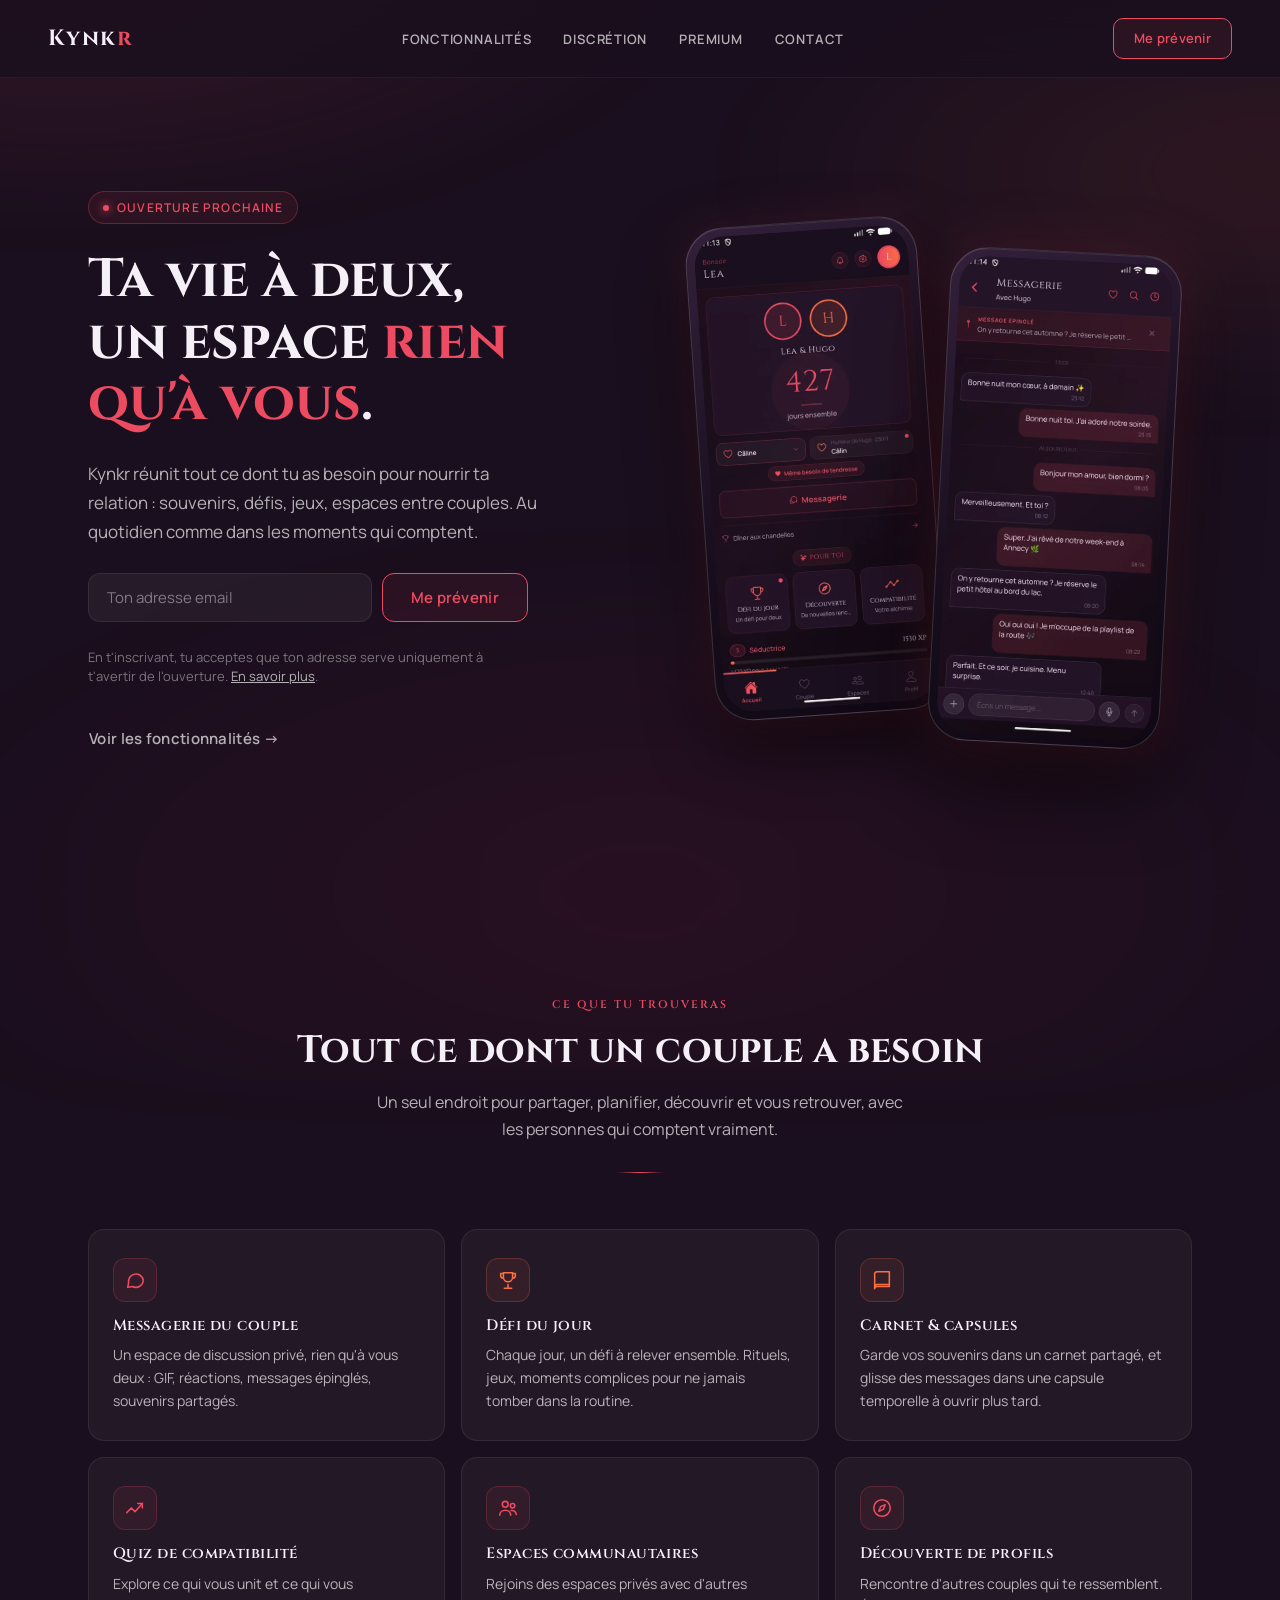
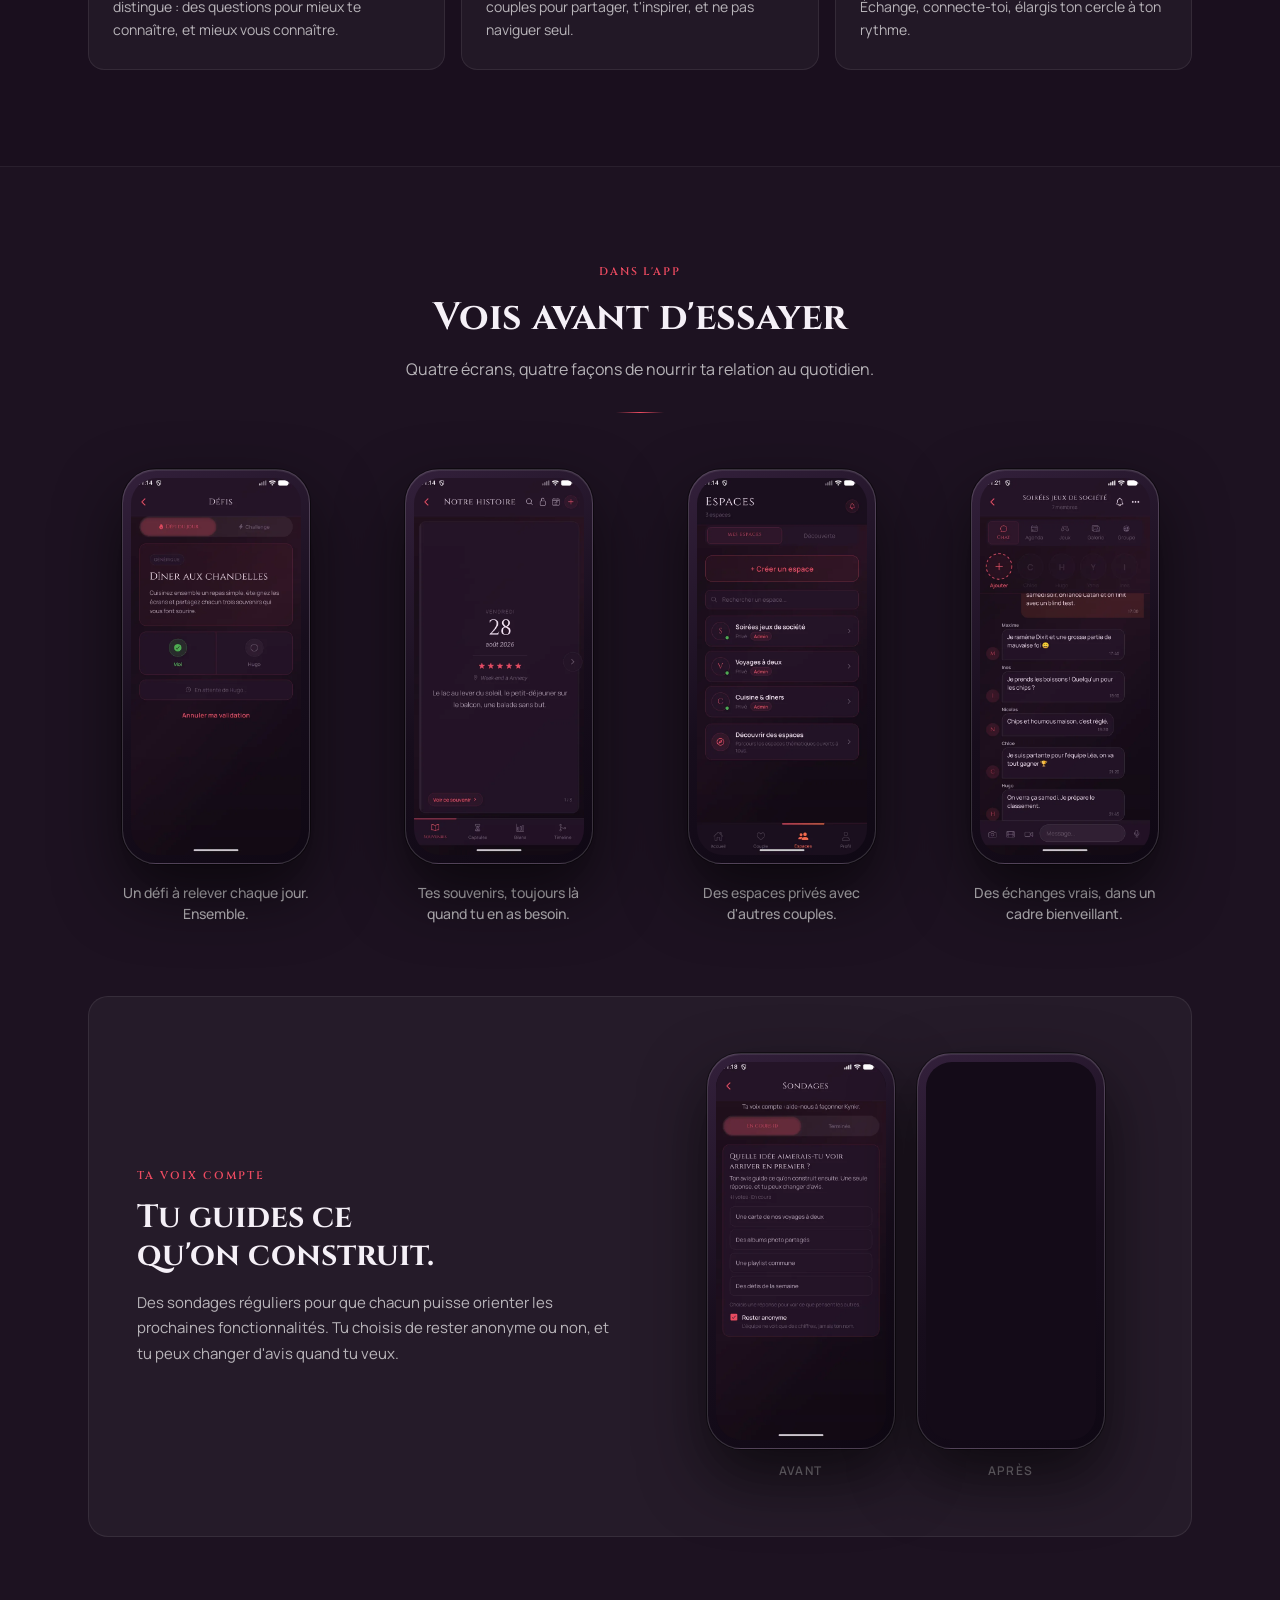
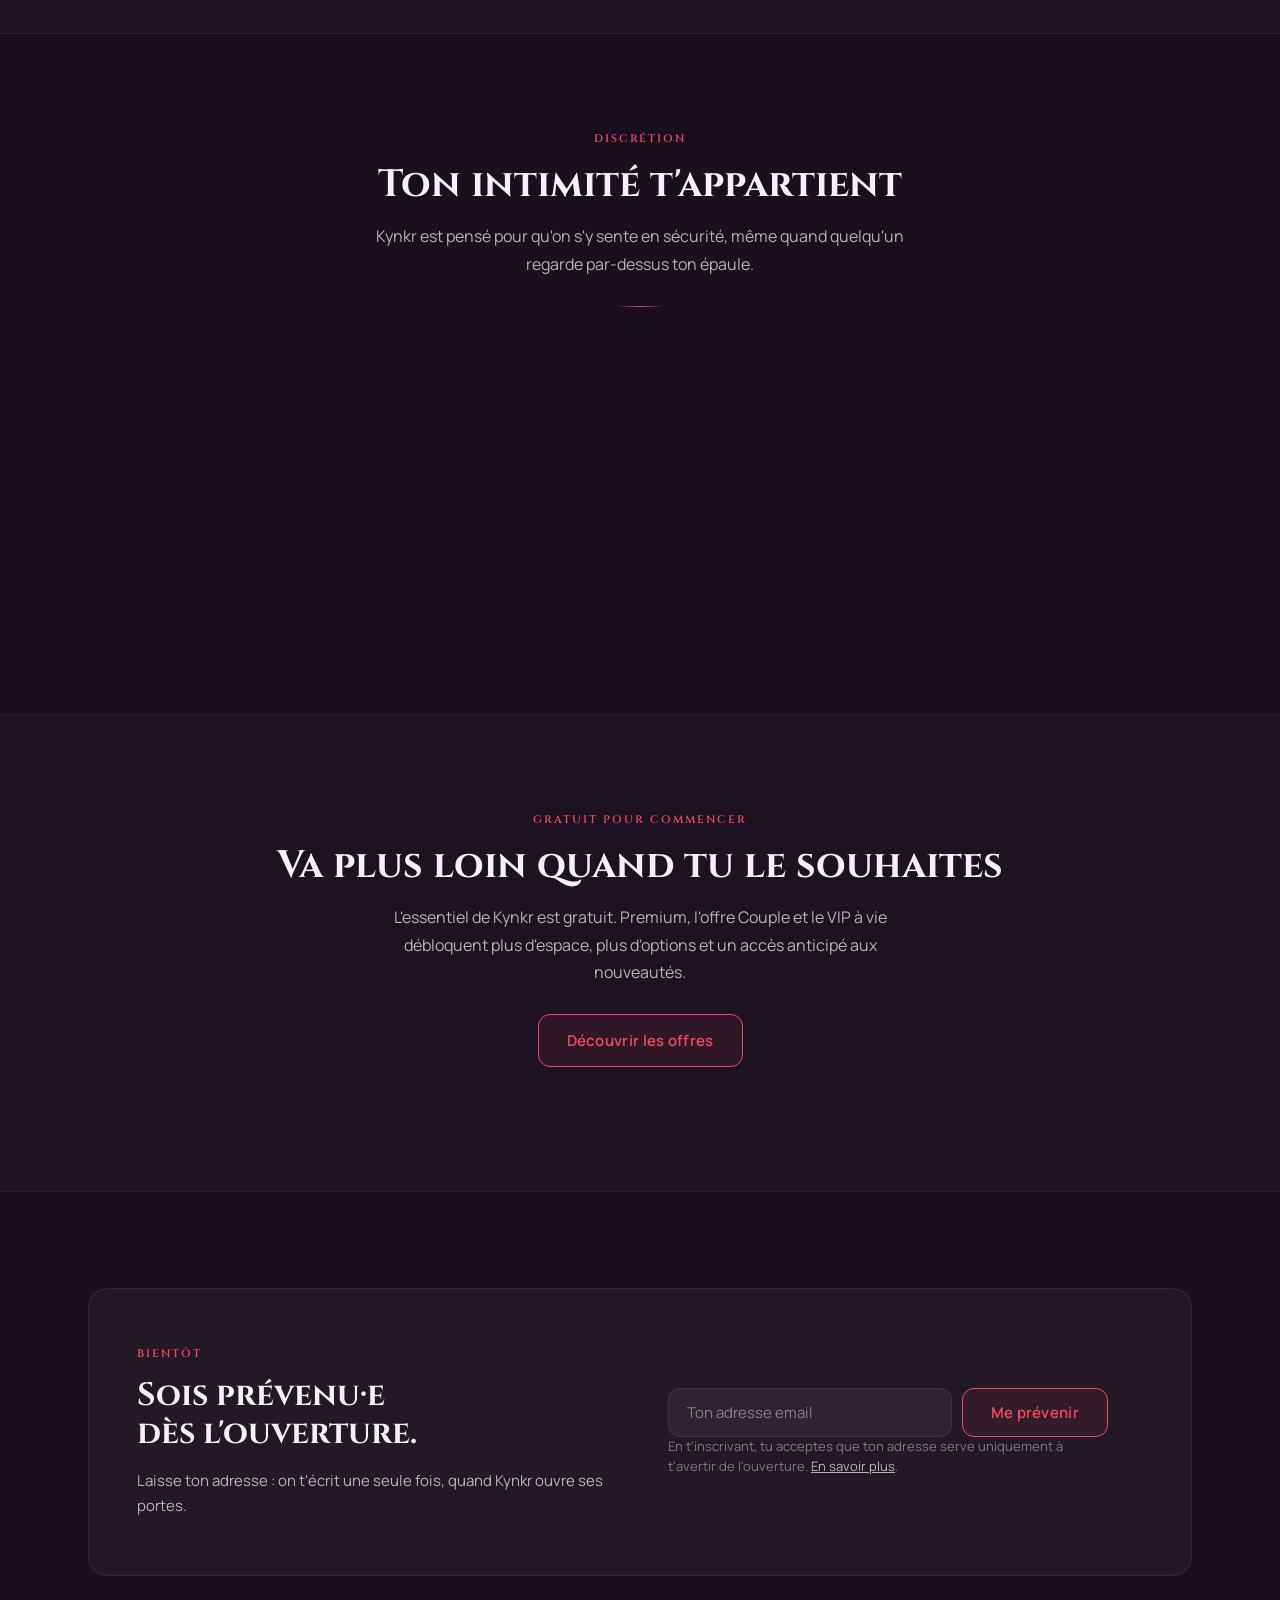
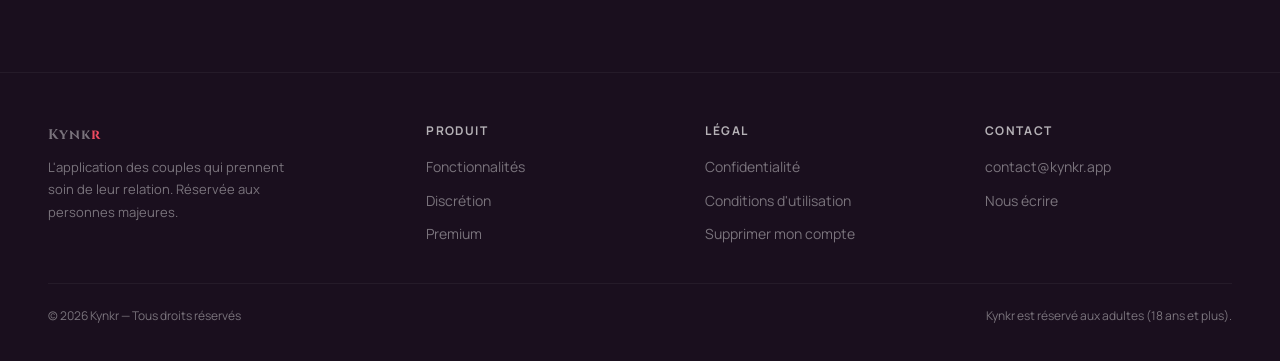
==== commit bd8ebf99: "feat(site): mesure d'audience Vercel Web Analytics (sans cookie) et mention dans la confidentialité " ====
--- a/index.html
+++ b/index.html
@@ -134,5 +134,6 @@
   <div class="footer-bottom"><span>© 2026 Kynkr — Tous droits réservés</span><span>Kynkr est réservé aux adultes (18 ans et plus).</span></div>
 </footer>
 <script src="/assets/site.js" defer></script>
+<script defer src="/_vercel/insights/script.js"></script>
 </body>
 </html>
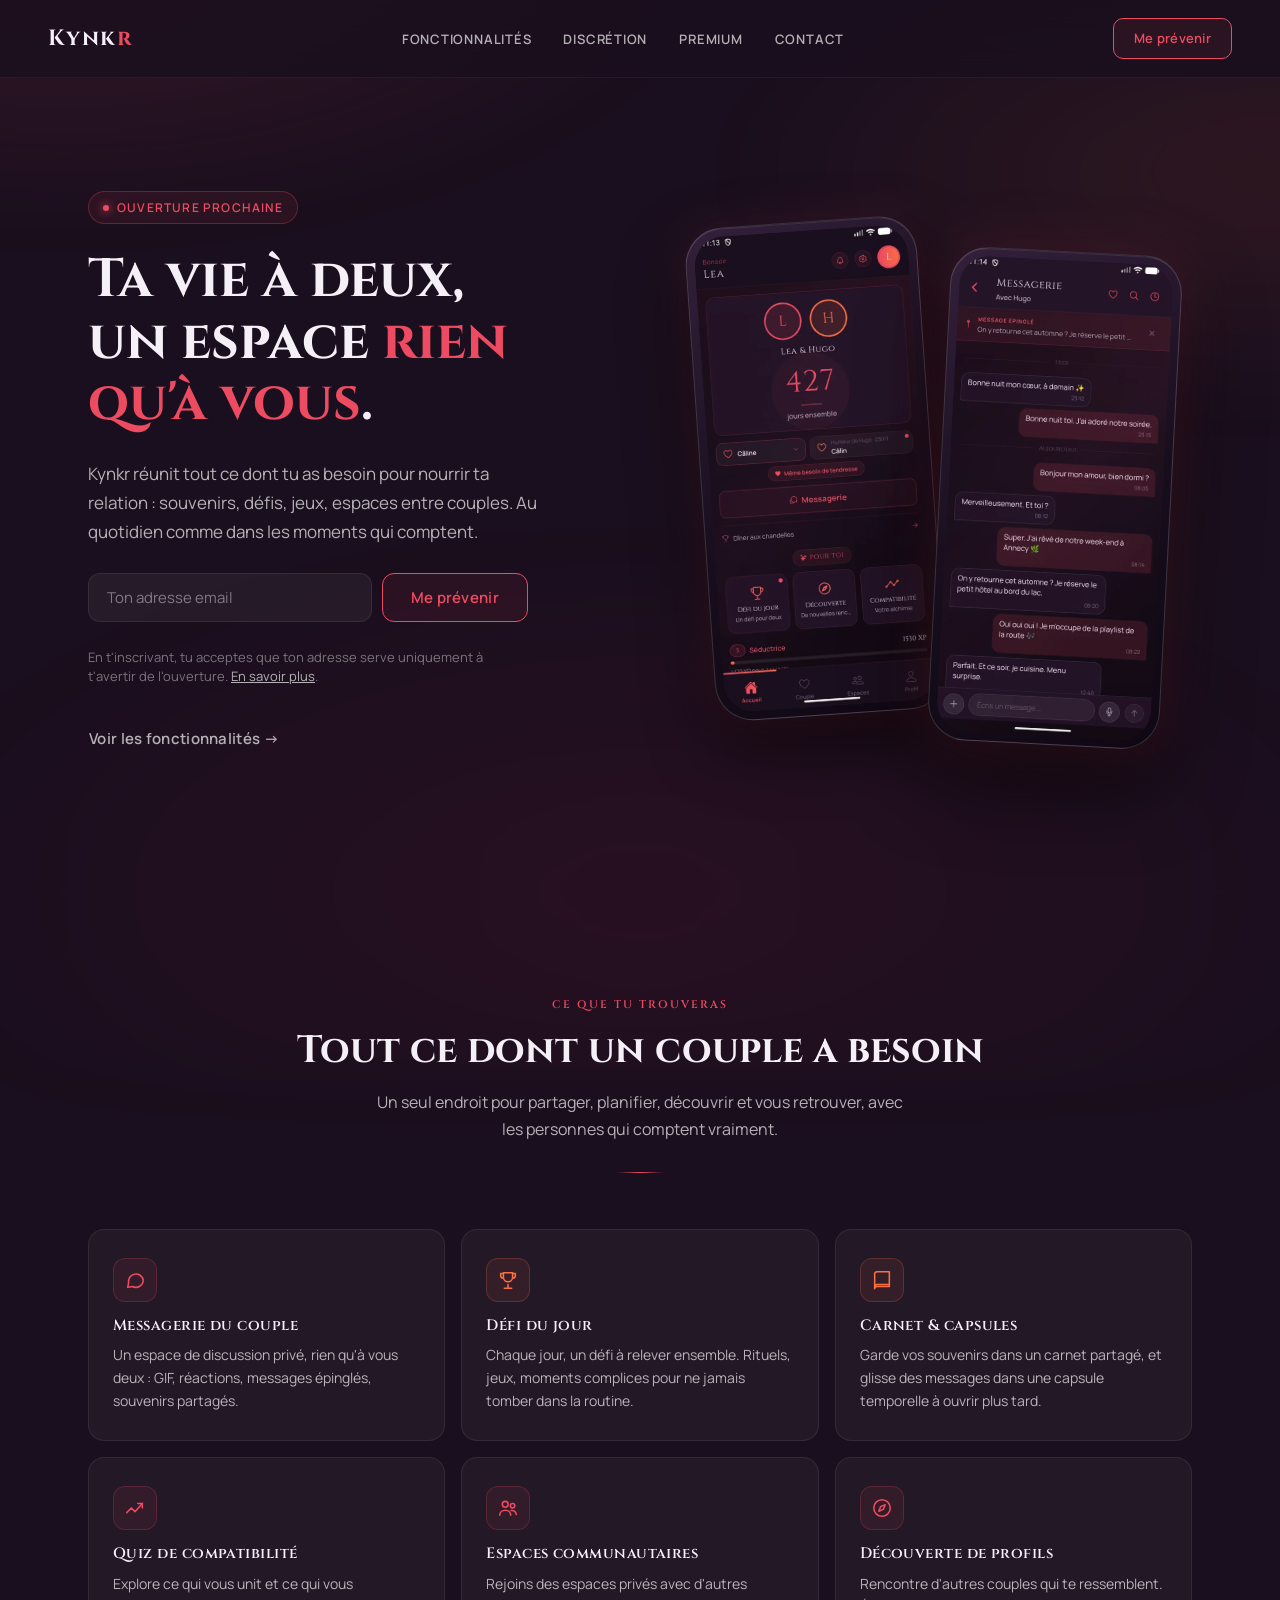
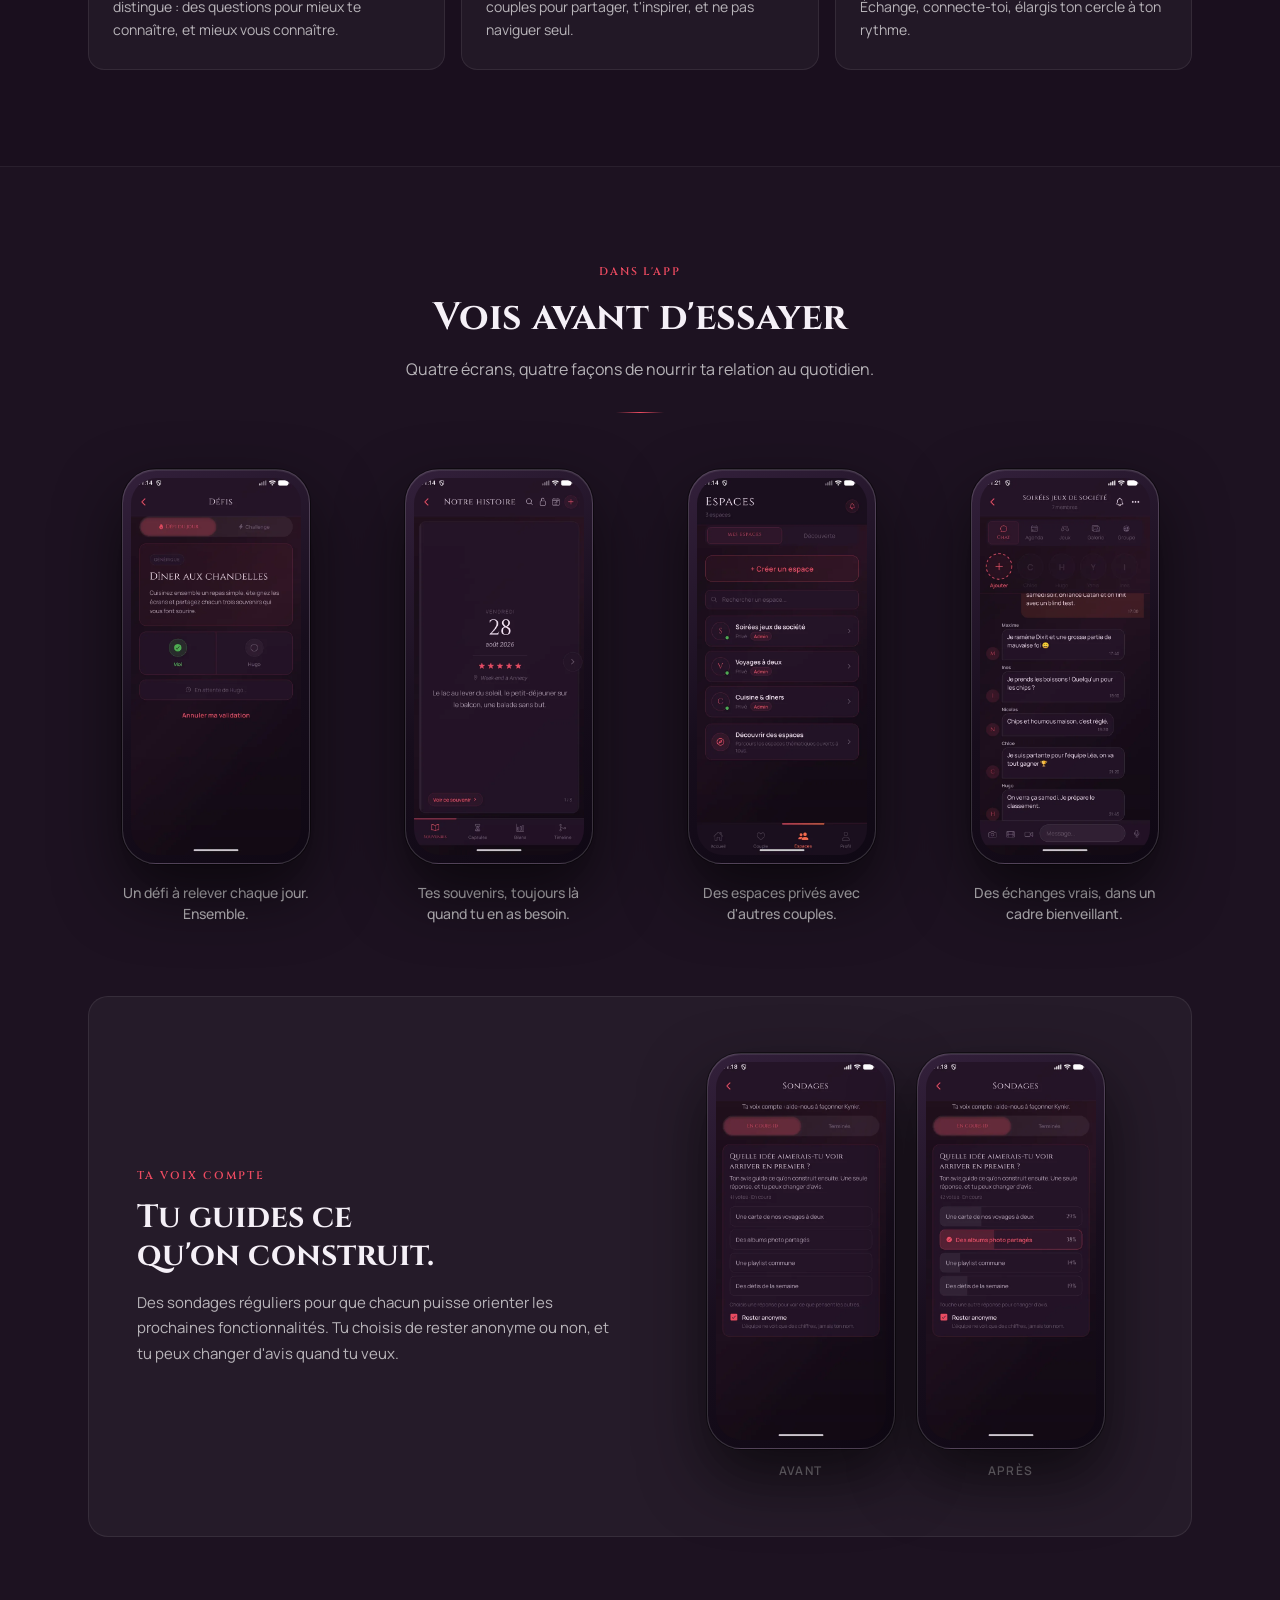
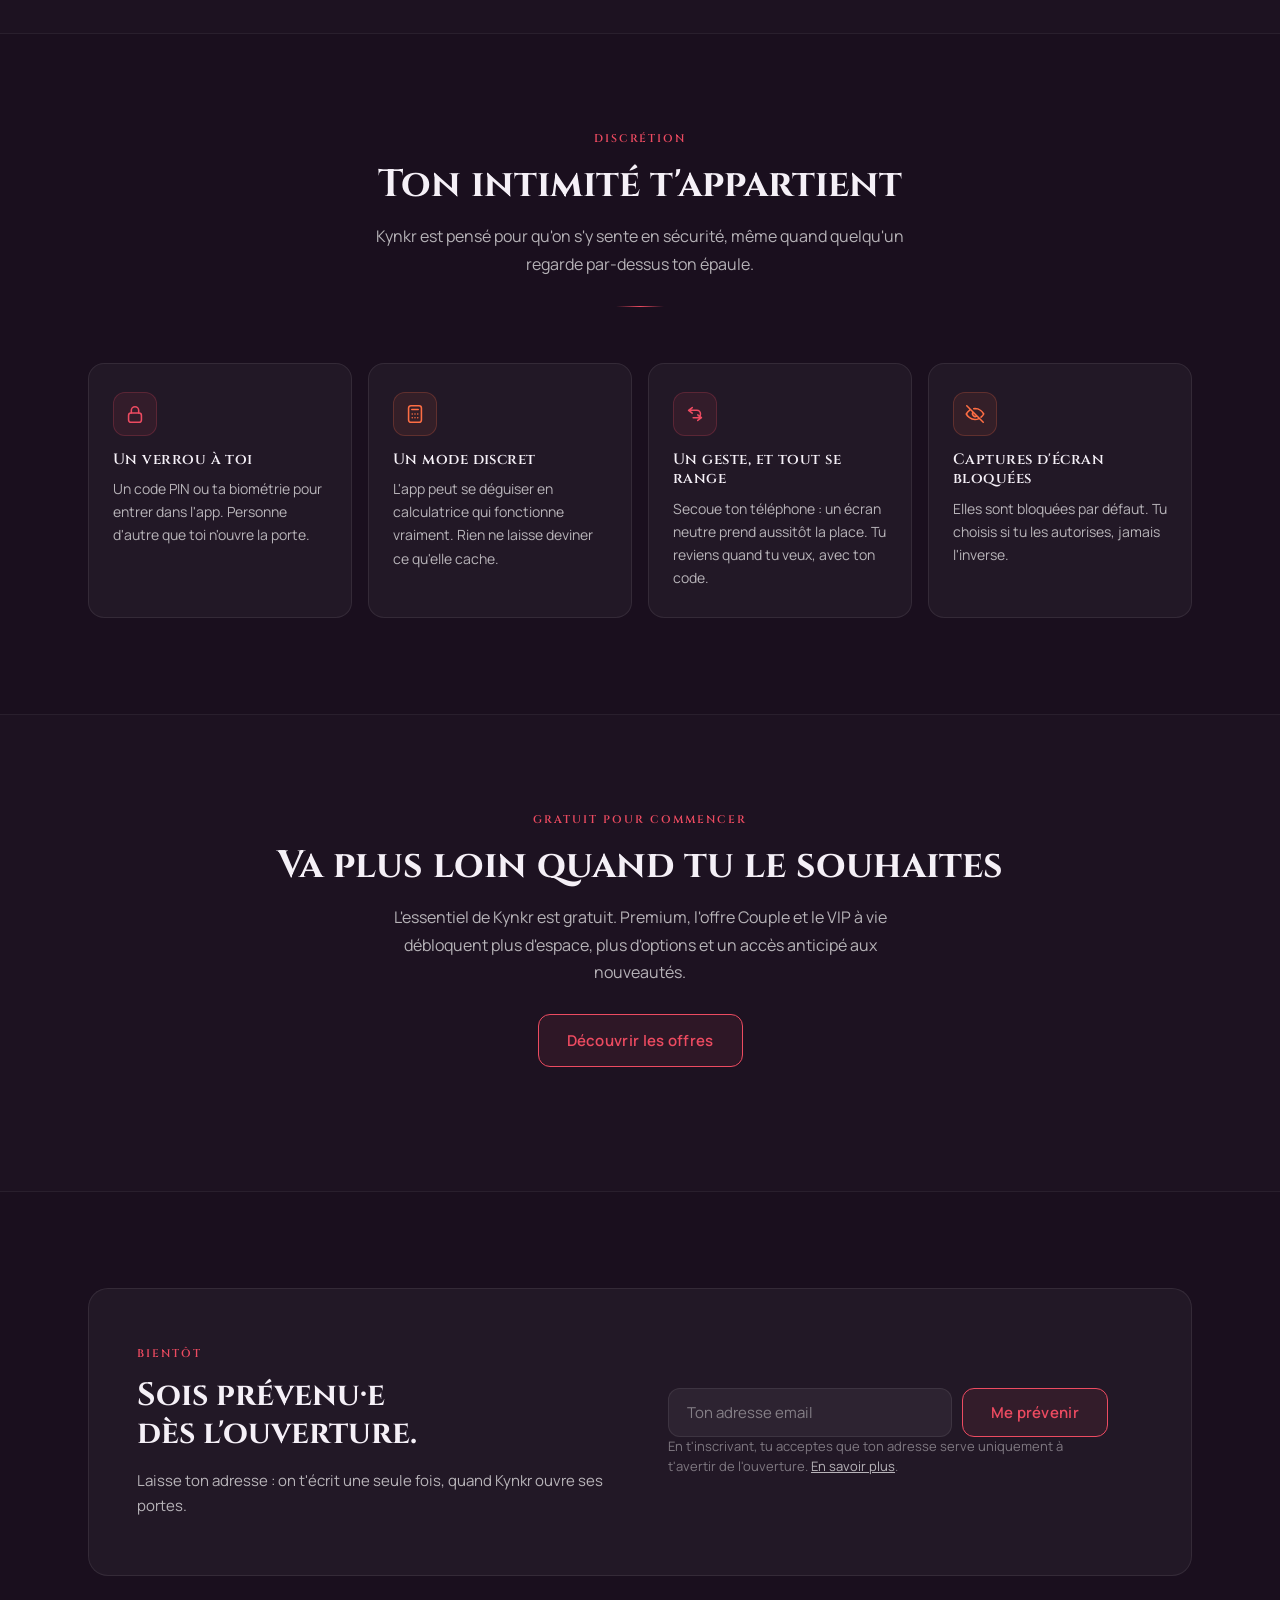
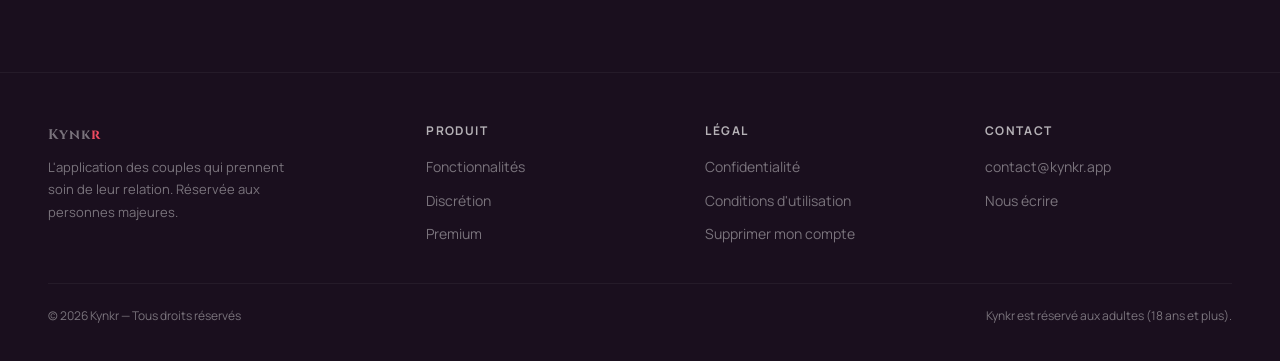
==== commit 9014ff3e: "fix(site): contenu visible au retour arrière, menu accessible, suppression à 30 jours, avantage VIP " ====
--- a/index.html
+++ b/index.html
@@ -20,7 +20,7 @@
 <link rel="preconnect" href="https://fonts.googleapis.com">
 <link rel="preconnect" href="https://fonts.gstatic.com" crossorigin>
 <link rel="stylesheet" href="https://fonts.googleapis.com/css2?family=Cinzel:wght@400;600;700&family=Manrope:wght@400;500;600;700&display=swap">
-<link rel="stylesheet" href="/assets/site.css">
+<link rel="stylesheet" href="/assets/site.css?v=6f54ad02">
 </head>
 <body>
 <a class="skip-link" href="#contenu">Aller au contenu</a>
@@ -133,7 +133,7 @@
   </div>
   <div class="footer-bottom"><span>© 2026 Kynkr — Tous droits réservés</span><span>Kynkr est réservé aux adultes (18 ans et plus).</span></div>
 </footer>
-<script src="/assets/site.js" defer></script>
+<script src="/assets/site.js?v=484cb266" defer></script>
 <script defer src="/_vercel/insights/script.js"></script>
 </body>
 </html>
--- a/assets/site.css
+++ b/assets/site.css
@@ -208,12 +208,14 @@
 .footer-about { font-size: 13px; color: var(--fg-muted); line-height: 1.7; max-width: 32ch; margin-top: 10px; }
 .footer-bottom { max-width: 1200px; margin: 36px auto 0; padding-top: 22px; border-top: 1px solid var(--border-soft); display: flex; justify-content: space-between; gap: 16px; flex-wrap: wrap; font-size: 12px; color: var(--fg-muted); }
 
-/* ── Apparition douce (désactivée si mouvement réduit) ── */
-.reveal { opacity: 0; transform: translateY(14px); transition: opacity .6s ease, transform .6s ease; }
-.reveal.in { opacity: 1; transform: none; }
+/* ── Apparition douce ──
+   Le contenu est visible par défaut (sans JavaScript, avec mouvement réduit, au retour arrière) :
+   l'effet n'existe que lorsque site.js pose la classe « js » sur <html>. */
+.js .reveal { opacity: 0; transform: translateY(14px); }
+.js .reveal.in { opacity: 1; transform: none; transition: opacity .6s ease, transform .6s ease; }
 @media (prefers-reduced-motion: reduce) {
   html { scroll-behavior: auto; }
-  .reveal { opacity: 1; transform: none; transition: none; }
+  .js .reveal, .js .reveal.in { opacity: 1; transform: none; transition: none; }
   .btn, .card { transition: none; }
 }
 
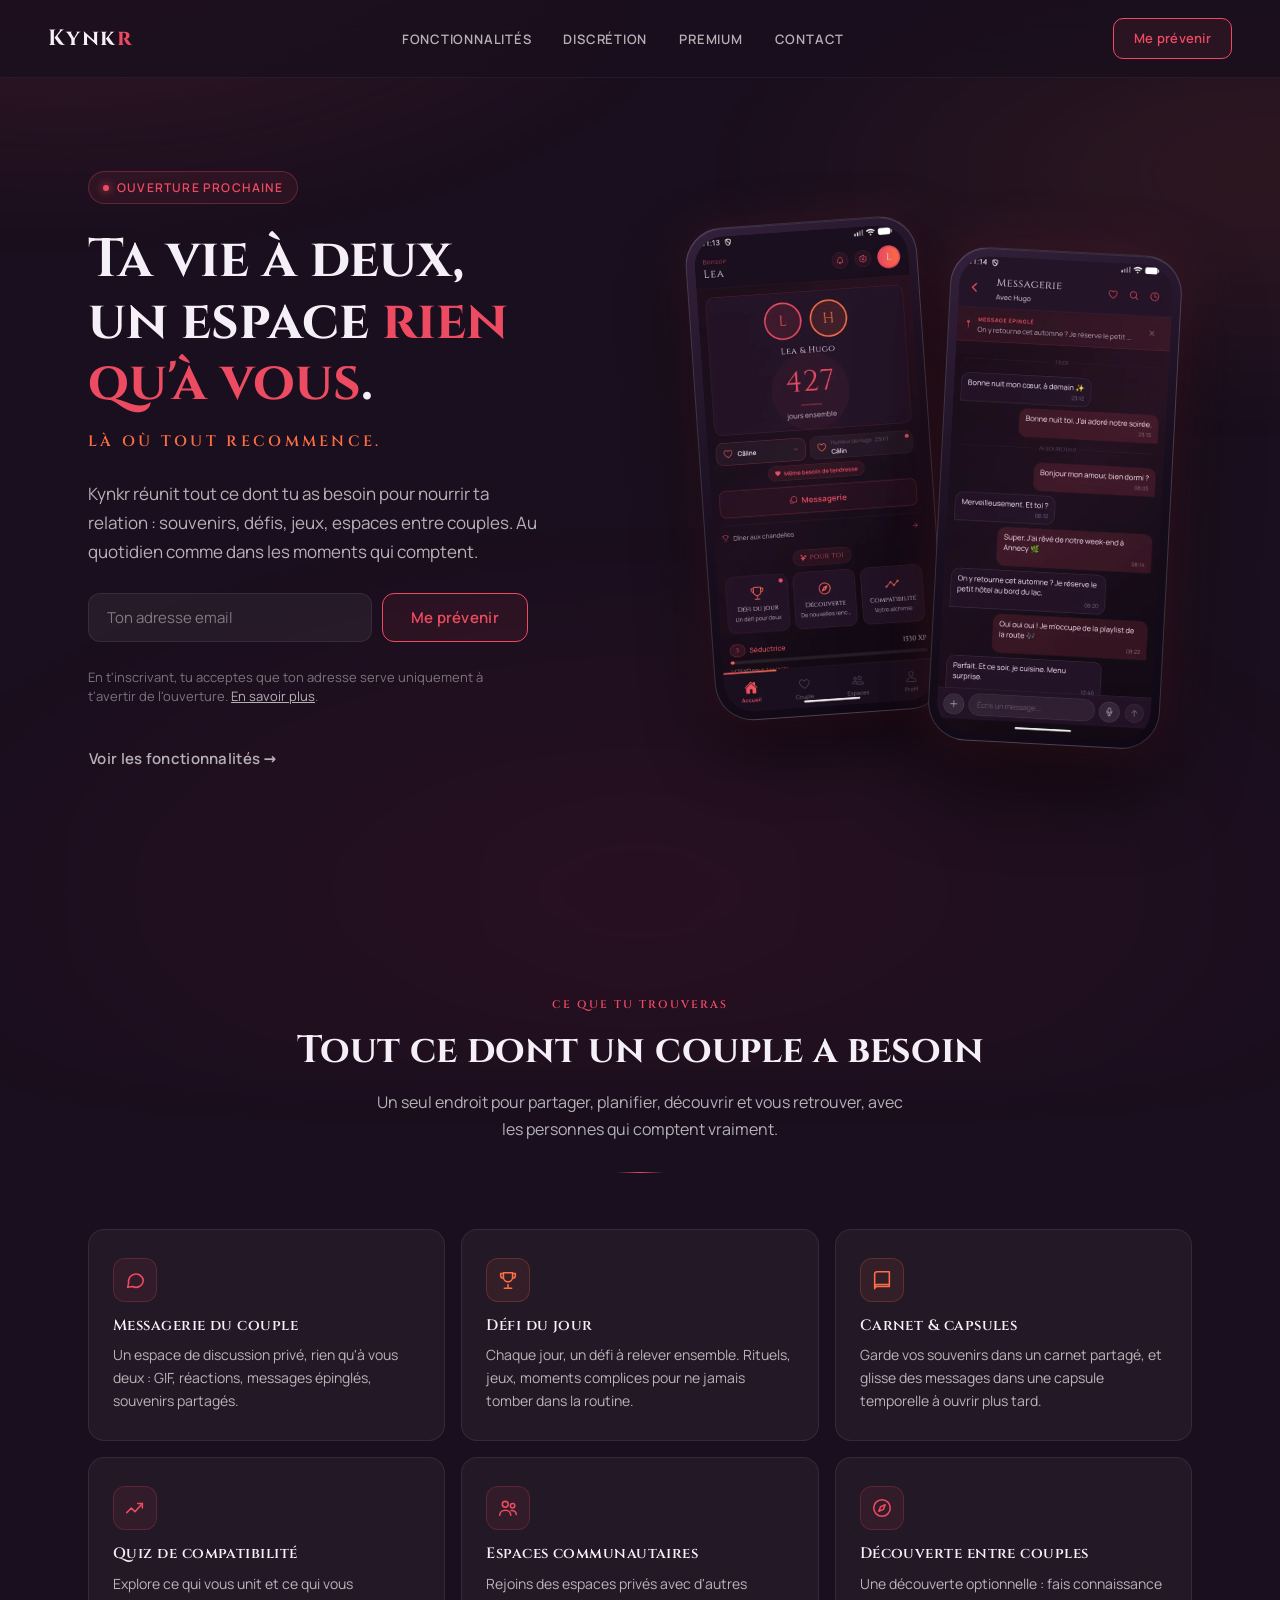
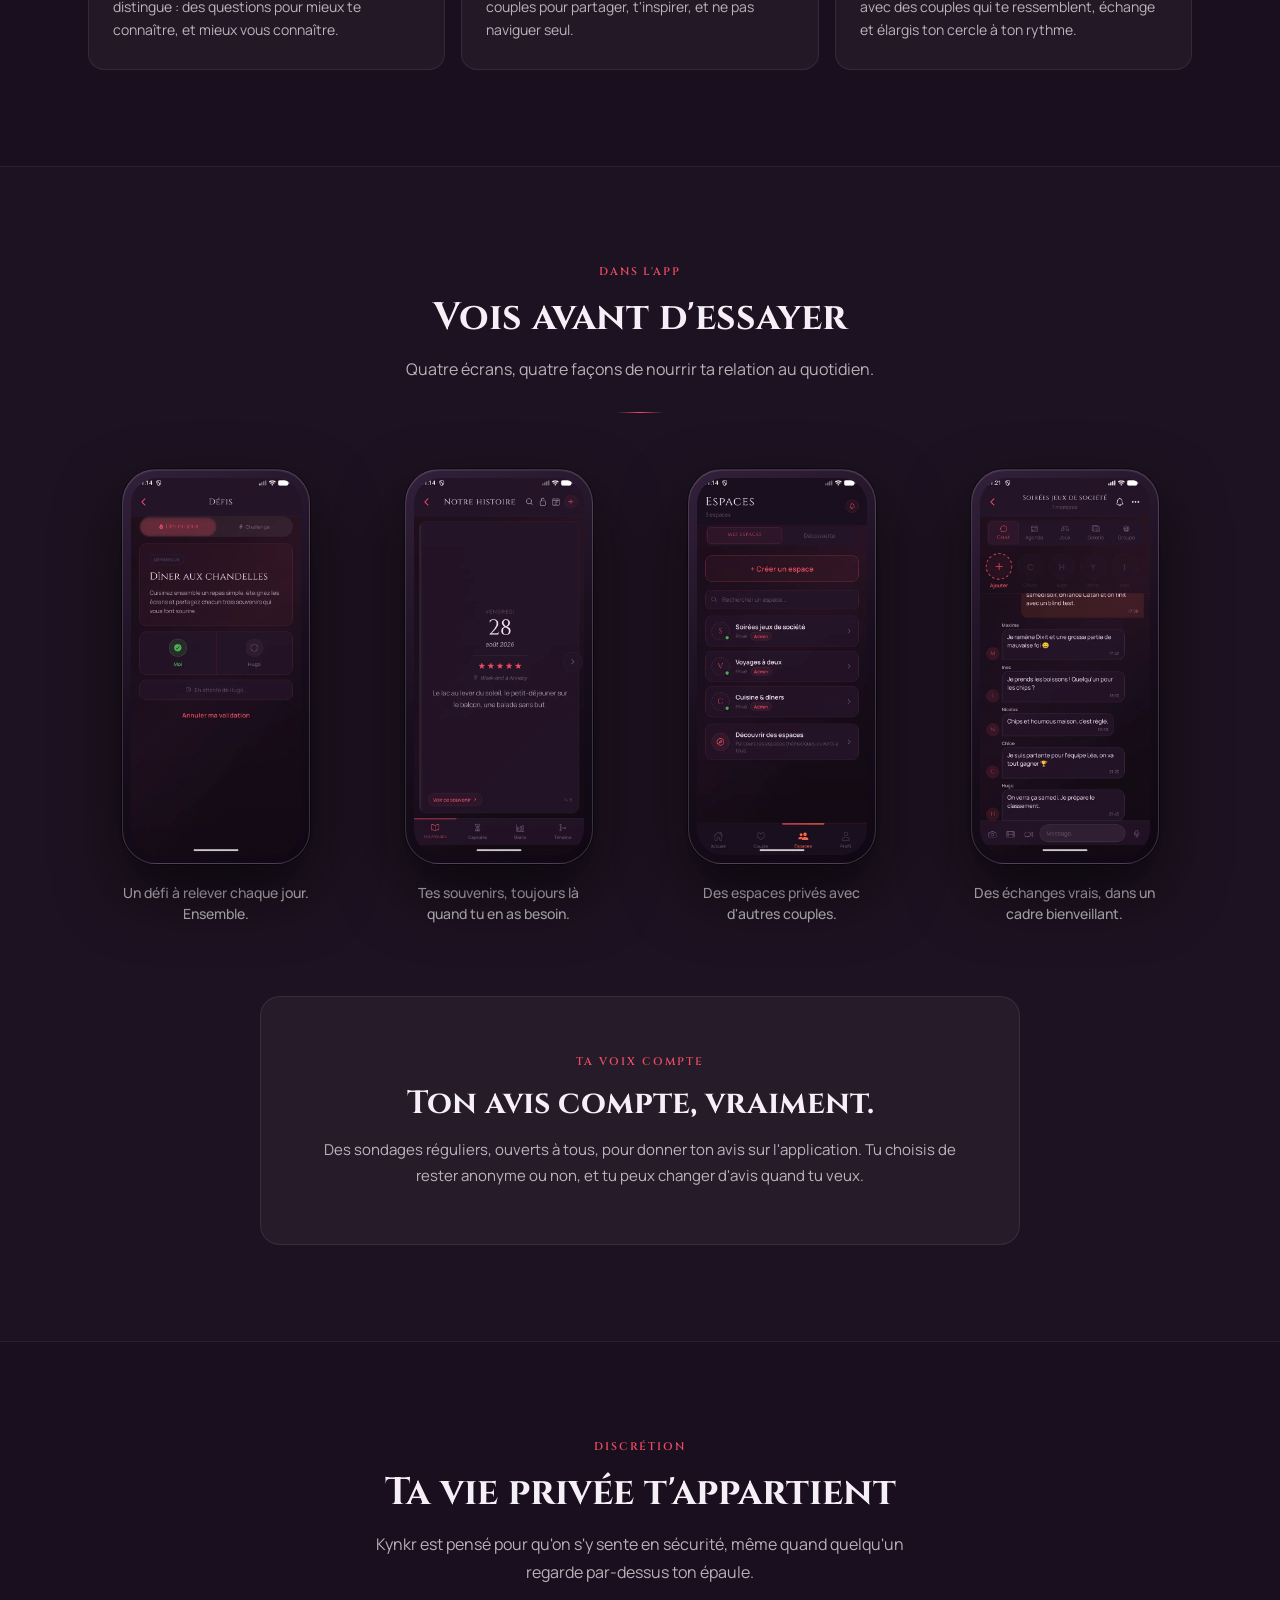
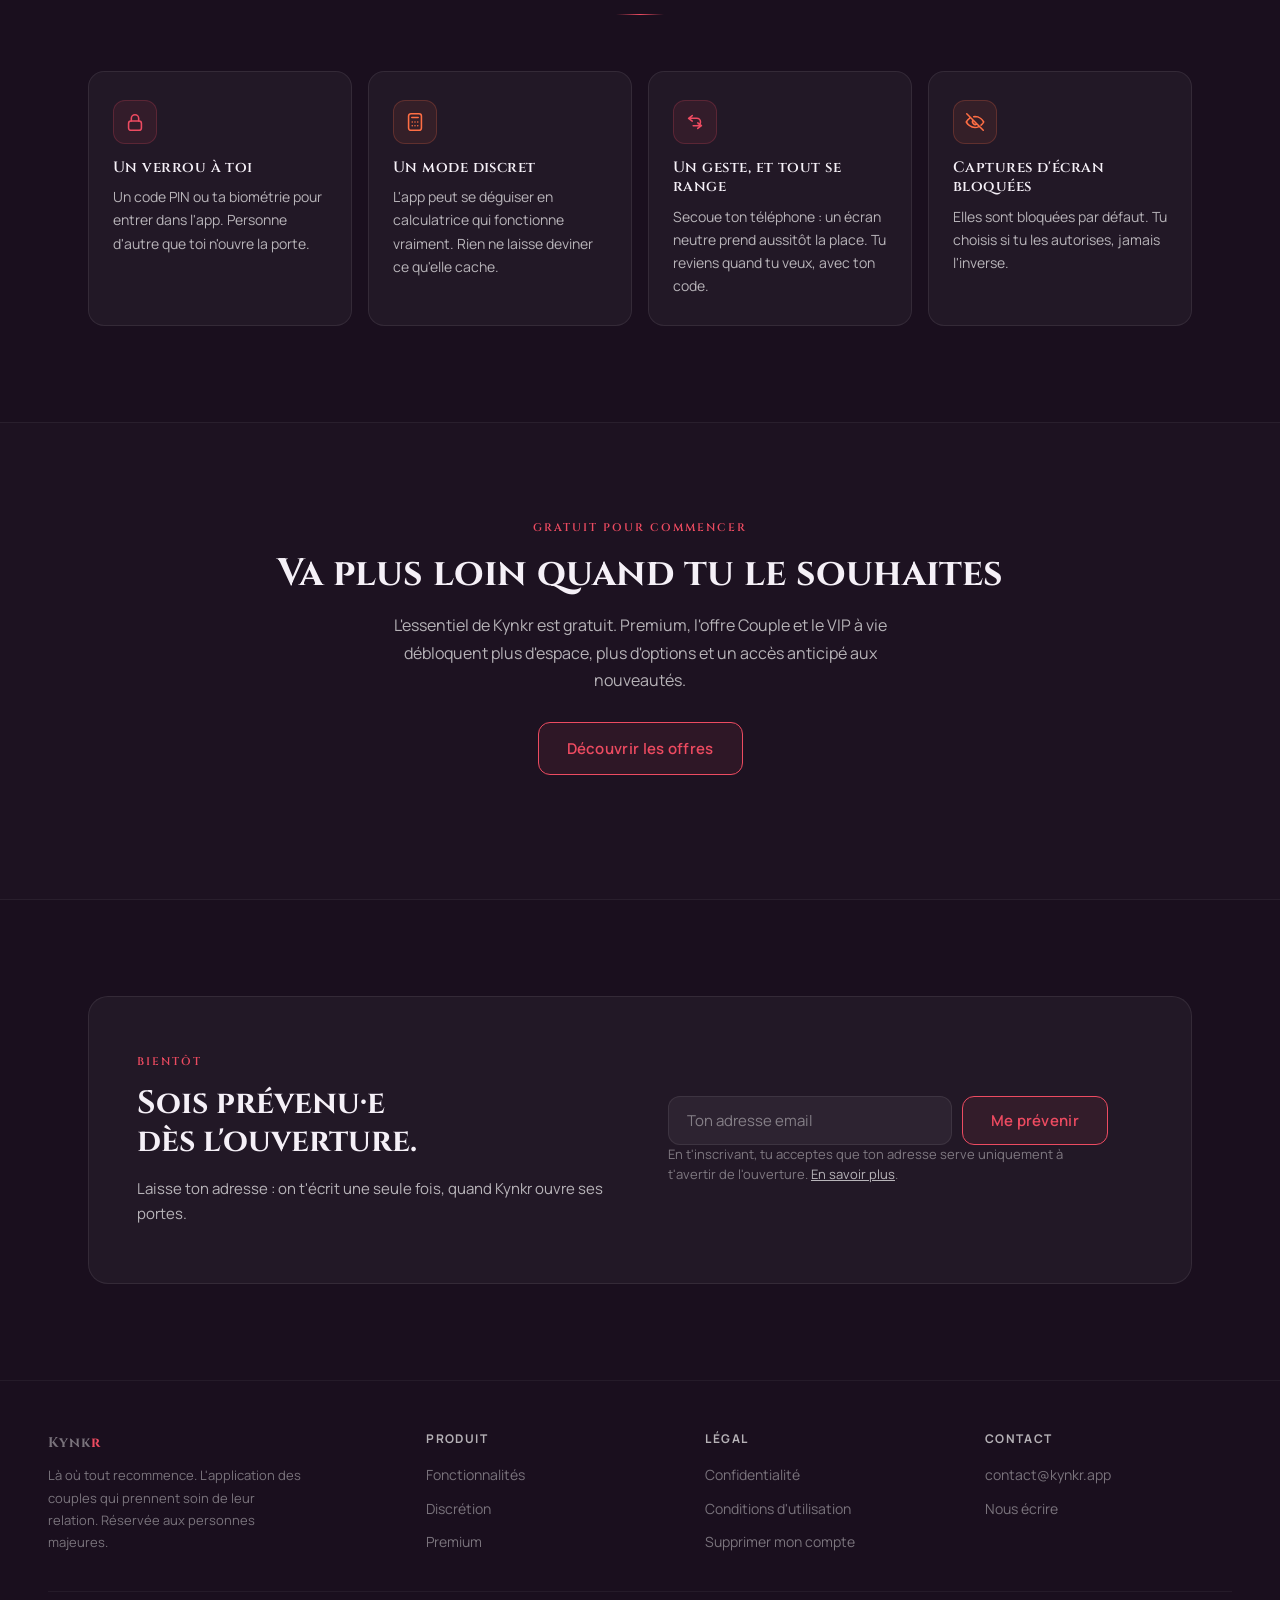
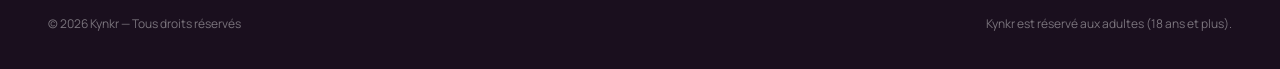
==== commit 2920cb49: "feat(site): accroche, vocabulaire public sobre, polices hébergées, SEO technique - accroche « Là où " ====
--- a/index.html
+++ b/index.html
@@ -3,24 +3,33 @@
 <head>
 <meta charset="utf-8">
 <meta name="viewport" content="width=device-width, initial-scale=1">
-<title>Kynkr — Ta vie à deux, un espace rien qu&#x27;à vous</title>
-<meta name="description" content="Kynkr réunit souvenirs, défis, jeux et espaces entre couples. Messagerie privée, carnet partagé, sondages, mode discret. Ouverture prochaine.">
+<title>Kynkr — Application pour couples&nbsp;: défis, quiz et souvenirs</title>
+<meta name="description" content="Kynkr, l&#x27;application pour couples : défi du jour, quiz de compatibilité, carnet de souvenirs, capsules temporelles et mode discret. Liste d&#x27;attente ouverte.">
 <meta name="theme-color" content="#1a0f1e">
 <link rel="canonical" href="https://www.kynkr.app/">
 <meta property="og:type" content="website">
 <meta property="og:site_name" content="Kynkr">
 <meta property="og:locale" content="fr_FR">
-<meta property="og:title" content="Kynkr — Ta vie à deux, un espace rien qu&#x27;à vous">
-<meta property="og:description" content="Kynkr réunit souvenirs, défis, jeux et espaces entre couples. Messagerie privée, carnet partagé, sondages, mode discret. Ouverture prochaine.">
+<meta property="og:title" content="Là où tout recommence — Kynkr, l&#x27;application pour couples">
+<meta property="og:description" content="Kynkr, l&#x27;application pour couples : défi du jour, quiz de compatibilité, carnet de souvenirs, capsules temporelles et mode discret. Liste d&#x27;attente ouverte.">
 <meta property="og:url" content="https://www.kynkr.app/">
 <meta property="og:image" content="https://www.kynkr.app/assets/og-image.png">
+<meta property="og:image:width" content="1200">
+<meta property="og:image:height" content="630">
+<meta property="og:image:alt" content="Kynkr, l&#x27;application pour couples : l&#x27;écran d&#x27;accueil avec le compteur de jours ensemble et la messagerie du couple">
 <meta name="twitter:card" content="summary_large_image">
+<meta name="twitter:title" content="Là où tout recommence — Kynkr, l&#x27;application pour couples">
+<meta name="twitter:description" content="Kynkr, l&#x27;application pour couples : défi du jour, quiz de compatibilité, carnet de souvenirs, capsules temporelles et mode discret. Liste d&#x27;attente ouverte.">
+<meta name="twitter:image" content="https://www.kynkr.app/assets/og-image.png">
+<meta name="twitter:image:alt" content="Kynkr, l&#x27;application pour couples : l&#x27;écran d&#x27;accueil avec le compteur de jours ensemble et la messagerie du couple">
 <link rel="icon" type="image/png" sizes="32x32" href="/assets/favicon-32.png">
 <link rel="apple-touch-icon" href="/assets/apple-touch-icon.png">
-<link rel="preconnect" href="https://fonts.googleapis.com">
-<link rel="preconnect" href="https://fonts.gstatic.com" crossorigin>
-<link rel="stylesheet" href="https://fonts.googleapis.com/css2?family=Cinzel:wght@400;600;700&family=Manrope:wght@400;500;600;700&display=swap">
-<link rel="stylesheet" href="/assets/site.css?v=6f54ad02">
+<link rel="preload" href="/assets/fonts/manrope-latin.woff2" as="font" type="font/woff2" crossorigin>
+<link rel="preload" href="/assets/fonts/cinzel-latin.woff2" as="font" type="font/woff2" crossorigin>
+<link rel="stylesheet" href="/assets/site.css?v=8274ae75">
+<script type="application/ld+json">{"@context":"https://schema.org","@type":"Organization","@id":"https://www.kynkr.app/#organisation","name":"Kynkr","url":"https://www.kynkr.app/","logo":"https://www.kynkr.app/assets/apple-touch-icon.png","email":"contact@kynkr.app","contactPoint":{"@type":"ContactPoint","contactType":"service client","email":"contact@kynkr.app","availableLanguage":"fr"}}</script>
+<script type="application/ld+json">{"@context":"https://schema.org","@type":"WebSite","@id":"https://www.kynkr.app/#site","url":"https://www.kynkr.app/","name":"Kynkr","inLanguage":"fr-FR","publisher":{"@id":"https://www.kynkr.app/#organisation"}}</script>
+<script type="application/ld+json">{"@context":"https://schema.org","@type":"MobileApplication","name":"Kynkr","description":"Kynkr, l'application pour couples : défi du jour, quiz de compatibilité, carnet de souvenirs, capsules temporelles, espaces entre couples et mode discret. Ouverture prochaine, réservée aux adultes.","applicationCategory":"LifestyleApplication","operatingSystem":"Android, iOS","inLanguage":"fr","url":"https://www.kynkr.app/","publisher":{"@id":"https://www.kynkr.app/#organisation"},"offers":[{"@type":"Offer","name":"Gratuit","price":"0","priceCurrency":"EUR","description":"Offre gratuite pour commencer."},{"@type":"Offer","name":"Premium (mensuel)","price":"9.99","priceCurrency":"EUR","description":"Abonnement mensuel."},{"@type":"Offer","name":"Premium (annuel)","price":"59.99","priceCurrency":"EUR","description":"Abonnement annuel, 7 jours d'essai."},{"@type":"Offer","name":"Premium Couple (mensuel)","price":"14.99","priceCurrency":"EUR","description":"Un abonnement pour deux comptes liés."},{"@type":"Offer","name":"Premium Couple (annuel)","price":"89.99","priceCurrency":"EUR","description":"Un abonnement annuel pour deux comptes liés, 7 jours d'essai."},{"@type":"Offer","name":"VIP à vie","price":"249","priceCurrency":"EUR","description":"Paiement unique."}]}</script>
 </head>
 <body>
 <a class="skip-link" href="#contenu">Aller au contenu</a>
@@ -38,6 +47,7 @@
   <div class="hero-text">
     <span class="chip">Ouverture prochaine</span>
     <h1 class="hero-title">Ta vie à deux, un espace <em>rien qu'à vous</em>.</h1>
+    <p class="hero-tagline">Là où tout recommence.</p>
     <p class="hero-sub">Kynkr réunit tout ce dont tu as besoin pour nourrir ta relation&nbsp;: souvenirs, défis, jeux, espaces entre couples. Au quotidien comme dans les moments qui comptent.</p>
     <form class="waitlist" data-source="site" novalidate>
   <label class="sr-only" for="email-site">Ton adresse email</label>
@@ -60,7 +70,7 @@
   <h2 class="h2">Tout ce dont un couple a besoin</h2>
   <p class="lead">Un seul endroit pour partager, planifier, découvrir et vous retrouver, avec les personnes qui comptent vraiment.</p>
   <div class="divider"></div>
-  <div class="grid-3"><article class="card reveal"><div class="icon-box "><svg viewBox="0 0 24 24" aria-hidden="true" focusable="false"><path d="M21 12a8 8 0 0 1-11.6 7.1L4 20l1-4.6A8 8 0 1 1 21 12z"/></svg></div><h3>Messagerie du couple</h3><p>Un espace de discussion privé, rien qu'à vous deux&nbsp;: GIF, réactions, messages épinglés, souvenirs partagés.</p></article><article class="card reveal"><div class="icon-box sec"><svg viewBox="0 0 24 24" aria-hidden="true" focusable="false"><path d="M8 21h8M12 17v4M7 4h10v5a5 5 0 0 1-10 0V4zM17 5h3v2a3 3 0 0 1-3 3M7 5H4v2a3 3 0 0 0 3 3"/></svg></div><h3>Défi du jour</h3><p>Chaque jour, un défi à relever ensemble. Rituels, jeux, moments complices pour ne jamais tomber dans la routine.</p></article><article class="card reveal"><div class="icon-box sec"><svg viewBox="0 0 24 24" aria-hidden="true" focusable="false"><path d="M4 5.5A2.5 2.5 0 0 1 6.5 3H20v16H6.5A2.5 2.5 0 0 0 4 21.5v-16zM4 19.5A2.5 2.5 0 0 1 6.5 17H20"/></svg></div><h3>Carnet & capsules</h3><p>Garde vos souvenirs dans un carnet partagé, et glisse des messages dans une capsule temporelle à ouvrir plus tard.</p></article><article class="card reveal"><div class="icon-box "><svg viewBox="0 0 24 24" aria-hidden="true" focusable="false"><path d="M3 17l5-5 4 4 8-9"/><path d="M15 7h5v5"/></svg></div><h3>Quiz de compatibilité</h3><p>Explore ce qui vous unit et ce qui vous distingue&nbsp;: des questions pour mieux te connaître, et mieux vous connaître.</p></article><article class="card reveal"><div class="icon-box "><svg viewBox="0 0 24 24" aria-hidden="true" focusable="false"><circle cx="9" cy="8" r="3.2"/><circle cx="17" cy="9.5" r="2.4"/><path d="M3 20c0-3.3 2.7-5.5 6-5.5s6 2.2 6 5.5M15.5 14.8c2.8-.4 5.5 1.3 5.5 4.2"/></svg></div><h3>Espaces communautaires</h3><p>Rejoins des espaces privés avec d'autres couples pour partager, t'inspirer, et ne pas naviguer seul.</p></article><article class="card reveal"><div class="icon-box "><svg viewBox="0 0 24 24" aria-hidden="true" focusable="false"><circle cx="12" cy="12" r="9"/><path d="M15.5 8.5l-2 5-5 2 2-5 5-2z"/></svg></div><h3>Découverte de profils</h3><p>Rencontre d'autres couples qui te ressemblent. Échange, connecte-toi, élargis ton cercle à ton rythme.</p></article></div>
+  <div class="grid-3"><article class="card reveal"><div class="icon-box "><svg viewBox="0 0 24 24" aria-hidden="true" focusable="false"><path d="M21 12a8 8 0 0 1-11.6 7.1L4 20l1-4.6A8 8 0 1 1 21 12z"/></svg></div><h3>Messagerie du couple</h3><p>Un espace de discussion privé, rien qu'à vous deux&nbsp;: GIF, réactions, messages épinglés, souvenirs partagés.</p></article><article class="card reveal"><div class="icon-box sec"><svg viewBox="0 0 24 24" aria-hidden="true" focusable="false"><path d="M8 21h8M12 17v4M7 4h10v5a5 5 0 0 1-10 0V4zM17 5h3v2a3 3 0 0 1-3 3M7 5H4v2a3 3 0 0 0 3 3"/></svg></div><h3>Défi du jour</h3><p>Chaque jour, un défi à relever ensemble. Rituels, jeux, moments complices pour ne jamais tomber dans la routine.</p></article><article class="card reveal"><div class="icon-box sec"><svg viewBox="0 0 24 24" aria-hidden="true" focusable="false"><path d="M4 5.5A2.5 2.5 0 0 1 6.5 3H20v16H6.5A2.5 2.5 0 0 0 4 21.5v-16zM4 19.5A2.5 2.5 0 0 1 6.5 17H20"/></svg></div><h3>Carnet & capsules</h3><p>Garde vos souvenirs dans un carnet partagé, et glisse des messages dans une capsule temporelle à ouvrir plus tard.</p></article><article class="card reveal"><div class="icon-box "><svg viewBox="0 0 24 24" aria-hidden="true" focusable="false"><path d="M3 17l5-5 4 4 8-9"/><path d="M15 7h5v5"/></svg></div><h3>Quiz de compatibilité</h3><p>Explore ce qui vous unit et ce qui vous distingue&nbsp;: des questions pour mieux te connaître, et mieux vous connaître.</p></article><article class="card reveal"><div class="icon-box "><svg viewBox="0 0 24 24" aria-hidden="true" focusable="false"><circle cx="9" cy="8" r="3.2"/><circle cx="17" cy="9.5" r="2.4"/><path d="M3 20c0-3.3 2.7-5.5 6-5.5s6 2.2 6 5.5M15.5 14.8c2.8-.4 5.5 1.3 5.5 4.2"/></svg></div><h3>Espaces communautaires</h3><p>Rejoins des espaces privés avec d'autres couples pour partager, t'inspirer, et ne pas naviguer seul.</p></article><article class="card reveal"><div class="icon-box "><svg viewBox="0 0 24 24" aria-hidden="true" focusable="false"><circle cx="12" cy="12" r="9"/><path d="M15.5 8.5l-2 5-5 2 2-5 5-2z"/></svg></div><h3>Découverte entre couples</h3><p>Une découverte optionnelle&nbsp;: fais connaissance avec des couples qui te ressemblent, échange et élargis ton cercle à ton rythme.</p></article></div>
 </section>
 
 <section class="section band" aria-labelledby="dans-lapp">
@@ -70,15 +80,11 @@
     <p class="lead">Quatre écrans, quatre façons de nourrir ta relation au quotidien.</p>
     <div class="divider"></div>
     <div class="screens"><figure class="screen-item reveal"><div class="phone s"><div class="phone-screen"><img src="/assets/app/defi.webp" width="540" height="1200" alt="Le défi du jour dans Kynkr" loading="lazy" decoding="async"></div></div><figcaption>Un défi à relever chaque jour. Ensemble.</figcaption></figure><figure class="screen-item reveal"><div class="phone s"><div class="phone-screen"><img src="/assets/app/carnet.webp" width="540" height="1200" alt="Un souvenir dans le carnet de Kynkr" loading="lazy" decoding="async"></div></div><figcaption>Tes souvenirs, toujours là quand tu en as besoin.</figcaption></figure><figure class="screen-item reveal"><div class="phone s"><div class="phone-screen"><img src="/assets/app/espaces.webp" width="540" height="1200" alt="La liste des espaces communautaires" loading="lazy" decoding="async"></div></div><figcaption>Des espaces privés avec d'autres couples.</figcaption></figure><figure class="screen-item reveal"><div class="phone s"><div class="phone-screen"><img src="/assets/app/chat.webp" width="540" height="1200" alt="La discussion d&#x27;un espace" loading="lazy" decoding="async"></div></div><figcaption>Des échanges vrais, dans un cadre bienveillant.</figcaption></figure></div>
-    <div class="poll-block reveal">
+    <div class="poll-block solo reveal">
       <div>
         <p class="eyebrow left">Ta voix compte</p>
-        <h3 class="poll-title">Tu guides ce qu'on construit.</h3>
-        <p class="poll-desc">Des sondages réguliers pour que chacun puisse orienter les prochaines fonctionnalités. Tu choisis de rester anonyme ou non, et tu peux changer d'avis quand tu veux.</p>
-      </div>
-      <div class="poll-phones">
-        <figure><div class="phone s"><div class="phone-screen"><img src="/assets/app/sondage-avant.webp" width="540" height="1200" alt="Un sondage avant le vote" loading="lazy" decoding="async"></div></div><figcaption>Avant</figcaption></figure>
-        <figure><div class="phone s"><div class="phone-screen"><img src="/assets/app/sondage-apres.webp" width="540" height="1200" alt="Le même sondage après le vote, avec les résultats" loading="lazy" decoding="async"></div></div><figcaption>Après</figcaption></figure>
+        <h3 class="poll-title">Ton avis compte, vraiment.</h3>
+        <p class="poll-desc">Des sondages réguliers, ouverts à tous, pour donner ton avis sur l'application. Tu choisis de rester anonyme ou non, et tu peux changer d'avis quand tu veux.</p>
       </div>
     </div>
   </div>
@@ -86,7 +92,7 @@
 
 <section class="section wrap" id="discretion">
   <p class="eyebrow">Discrétion</p>
-  <h2 class="h2">Ton intimité t'appartient</h2>
+  <h2 class="h2">Ta vie privée t'appartient</h2>
   <p class="lead">Kynkr est pensé pour qu'on s'y sente en sécurité, même quand quelqu'un regarde par-dessus ton épaule.</p>
   <div class="divider"></div>
   <ul class="points"><li class="card reveal"><div class="icon-box "><svg viewBox="0 0 24 24" aria-hidden="true" focusable="false"><rect x="5" y="11" width="14" height="10" rx="2.5"/><path d="M8 11V8a4 4 0 0 1 8 0v3"/></svg></div><h3>Un verrou à toi</h3><p>Un code PIN ou ta biométrie pour entrer dans l'app. Personne d'autre que toi n'ouvre la porte.</p></li><li class="card reveal"><div class="icon-box sec"><svg viewBox="0 0 24 24" aria-hidden="true" focusable="false"><rect x="5" y="3" width="14" height="18" rx="2.5"/><path d="M8.5 7h7M9 12h.01M12 12h.01M15 12h.01M9 16h.01M12 16h.01M15 16h.01"/></svg></div><h3>Un mode discret</h3><p>L'app peut se déguiser en calculatrice qui fonctionne vraiment. Rien ne laisse deviner ce qu'elle cache.</p></li><li class="card reveal"><div class="icon-box "><svg viewBox="0 0 24 24" aria-hidden="true" focusable="false"><path d="M9 5l-4 3 4 3M15 13l4 3-4 3M5 8h9a4 4 0 0 1 0 8M19 16H10"/></svg></div><h3>Un geste, et tout se range</h3><p>Secoue ton téléphone&nbsp;: un écran neutre prend aussitôt la place. Tu reviens quand tu veux, avec ton code.</p></li><li class="card reveal"><div class="icon-box sec"><svg viewBox="0 0 24 24" aria-hidden="true" focusable="false"><path d="M3 3l18 18M10.6 6.2A9.8 9.8 0 0 1 12 6c5 0 8.5 4.2 9.5 6-.4.8-1.4 2.2-2.9 3.5M6.3 7.7C4.4 9 3.2 10.8 2.5 12c1 1.8 4.5 6 9.5 6 1.6 0 3-.4 4.2-1M9.9 9.9a3 3 0 0 0 4.2 4.2"/></svg></div><h3>Captures d'écran bloquées</h3><p>Elles sont bloquées par défaut. Tu choisis si tu les autorises, jamais l'inverse.</p></li></ul>
@@ -125,7 +131,7 @@
   <div class="footer-grid">
     <div>
       <a href="/" class="logo" aria-label="Kynkr, accueil">Kynk<span>r</span></a>
-      <p class="footer-about">L'application des couples qui prennent soin de leur relation. Réservée aux personnes majeures.</p>
+      <p class="footer-about">Là où tout recommence. L'application des couples qui prennent soin de leur relation. Réservée aux personnes majeures.</p>
     </div>
     <div><h4>Produit</h4><ul><li><a href="/#fonctionnalites">Fonctionnalités</a></li><li><a href="/#discretion">Discrétion</a></li><li><a href="/premium">Premium</a></li></ul></div>
     <div><h4>Légal</h4><ul><li><a href="/privacy">Confidentialité</a></li><li><a href="/cgu">Conditions d'utilisation</a></li><li><a href="/suppression-compte">Supprimer mon compte</a></li></ul></div>
--- a/assets/site.css
+++ b/assets/site.css
@@ -1,4 +1,10 @@
 /* Kynkr — site vitrine · DA « Dark Luxury » (fond #1a0f1e, Cinzel + Manrope, primary/secondary de l'app) */
+/* ── Polices hébergées sur ce site (aucune requête vers Google) — licence SIL OFL 1.1, voir /assets/fonts/LICENCES.txt ── */
+@font-face { font-family: 'Cinzel'; font-style: normal; font-weight: 400 900; font-display: swap; src: url('/assets/fonts/cinzel-latin-ext.woff2') format('woff2'); unicode-range: U+0100-02BA, U+02BD-02C5, U+02C7-02CC, U+02CE-02D7, U+02DD-02FF, U+0304, U+0308, U+0329, U+1D00-1DBF, U+1E00-1E9F, U+1EF2-1EFF, U+2020, U+20A0-20AB, U+20AD-20C0, U+2113, U+2C60-2C7F, U+A720-A7FF; }
+@font-face { font-family: 'Cinzel'; font-style: normal; font-weight: 400 900; font-display: swap; src: url('/assets/fonts/cinzel-latin.woff2') format('woff2'); unicode-range: U+0000-00FF, U+0131, U+0152-0153, U+02BB-02BC, U+02C6, U+02DA, U+02DC, U+0304, U+0308, U+0329, U+2000-206F, U+20AC, U+2122, U+2191, U+2193, U+2212, U+2215, U+FEFF, U+FFFD; }
+@font-face { font-family: 'Manrope'; font-style: normal; font-weight: 200 800; font-display: swap; src: url('/assets/fonts/manrope-latin-ext.woff2') format('woff2'); unicode-range: U+0100-02BA, U+02BD-02C5, U+02C7-02CC, U+02CE-02D7, U+02DD-02FF, U+0304, U+0308, U+0329, U+1D00-1DBF, U+1E00-1E9F, U+1EF2-1EFF, U+2020, U+20A0-20AB, U+20AD-20C0, U+2113, U+2C60-2C7F, U+A720-A7FF; }
+@font-face { font-family: 'Manrope'; font-style: normal; font-weight: 200 800; font-display: swap; src: url('/assets/fonts/manrope-latin.woff2') format('woff2'); unicode-range: U+0000-00FF, U+0131, U+0152-0153, U+02BB-02BC, U+02C6, U+02DA, U+02DC, U+0304, U+0308, U+0329, U+2000-206F, U+20AC, U+2122, U+2191, U+2193, U+2212, U+2215, U+FEFF, U+FFFD; }
+
 :root {
   --bg: #1a0f1e;
   --bg-card: rgba(255, 255, 255, 0.04);
@@ -94,6 +100,7 @@
 .chip::before { content: ''; width: 6px; height: 6px; border-radius: 50%; background: var(--primary); box-shadow: 0 0 8px var(--primary); }
 .hero-title { font-family: 'Cinzel', serif; font-size: clamp(36px, 4.2vw, 58px); font-weight: 700; line-height: 1.14; text-wrap: balance; }
 .hero-title em { font-style: normal; color: var(--primary); }
+.hero-tagline { font-family: 'Cinzel', serif; font-size: 15px; font-weight: 600; letter-spacing: .22em; text-transform: uppercase; color: var(--secondary); margin-top: -10px; }
 .hero-sub { font-size: 17px; color: var(--fg-sec); line-height: 1.7; max-width: 46ch; }
 
 /* ── Formulaire « Me prévenir » ── */
@@ -146,6 +153,8 @@
 .screen-item figcaption { font-size: 14px; font-weight: 500; color: var(--fg-sec); text-align: center; line-height: 1.5; max-width: 200px; }
 
 .poll-block { display: grid; grid-template-columns: 1fr 1fr; gap: 56px; align-items: center; padding: 56px 48px; border-radius: 20px; background: var(--bg-card); border: 1px solid var(--border); }
+.poll-block.solo { grid-template-columns: 1fr; max-width: 760px; margin-inline: auto; text-align: center; }
+.poll-block.solo .eyebrow { text-align: center; }
 .poll-title { font-family: 'Cinzel', serif; font-size: clamp(22px, 2.5vw, 32px); font-weight: 700; line-height: 1.2; margin-bottom: 14px; text-wrap: balance; }
 .poll-desc { font-size: 15px; color: var(--fg-sec); line-height: 1.7; }
 .poll-phones { display: flex; gap: 22px; justify-content: center; align-items: flex-start; }
@@ -160,7 +169,7 @@
 .tiers { display: grid; grid-template-columns: repeat(4, 1fr); gap: 16px; align-items: stretch; }
 .tier { display: flex; flex-direction: column; padding: 30px 24px; border-radius: 20px; background: var(--bg-card); border: 1px solid var(--border); }
 .tier.featured { border-color: rgba(237, 75, 97, 0.55); background: linear-gradient(180deg, rgba(237, 75, 97, 0.07), var(--bg-card)); box-shadow: 0 0 36px rgba(237, 75, 97, 0.1); }
-.tier h3 { font-family: 'Cinzel', serif; font-size: 18px; letter-spacing: .04em; margin-bottom: 4px; }
+.tier h2, .tier h3 { font-family: 'Cinzel', serif; font-size: 18px; letter-spacing: .04em; margin-bottom: 4px; }
 .tier .tag { font-size: 12px; color: var(--fg-muted); margin-bottom: 18px; min-height: 2.6em; }
 .price { font-family: 'Cinzel', serif; font-size: 34px; font-weight: 700; line-height: 1.1; }
 .price small { font-family: 'Manrope', sans-serif; font-size: 14px; font-weight: 500; color: var(--fg-muted); }
